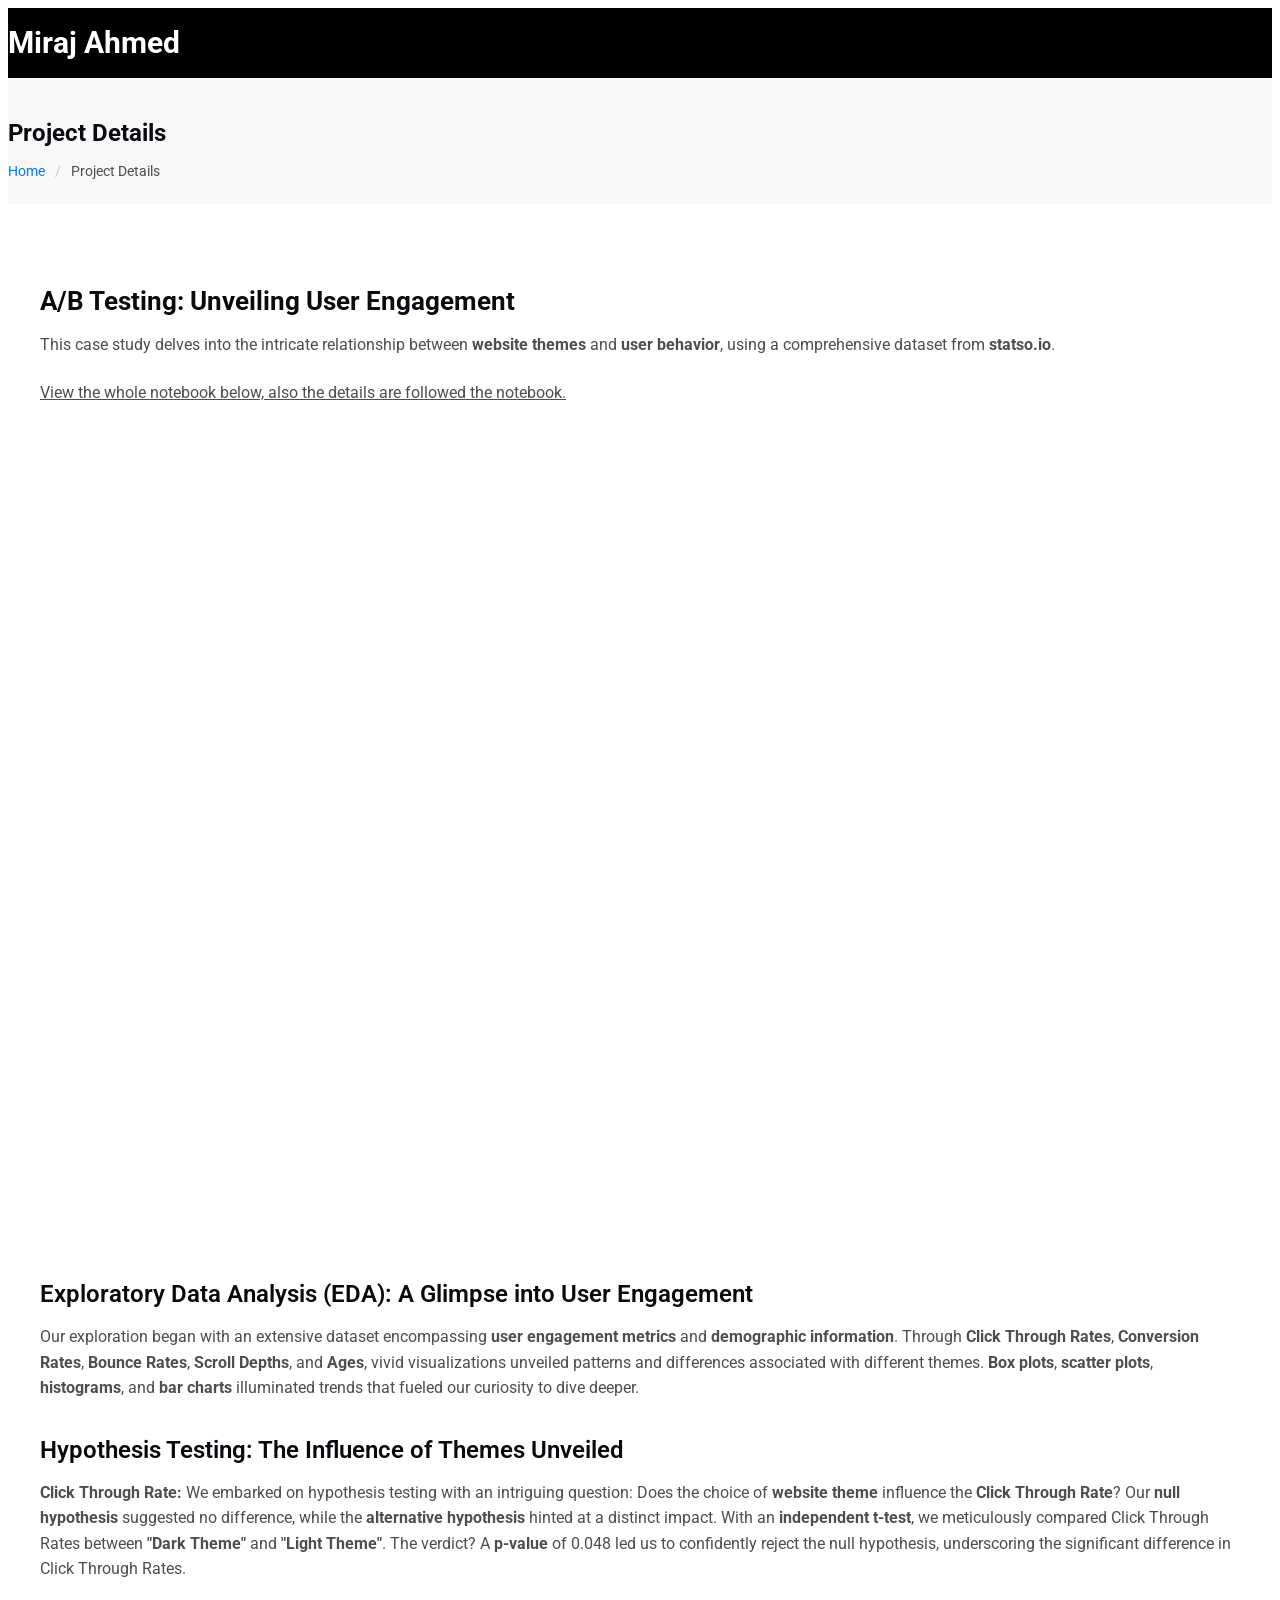
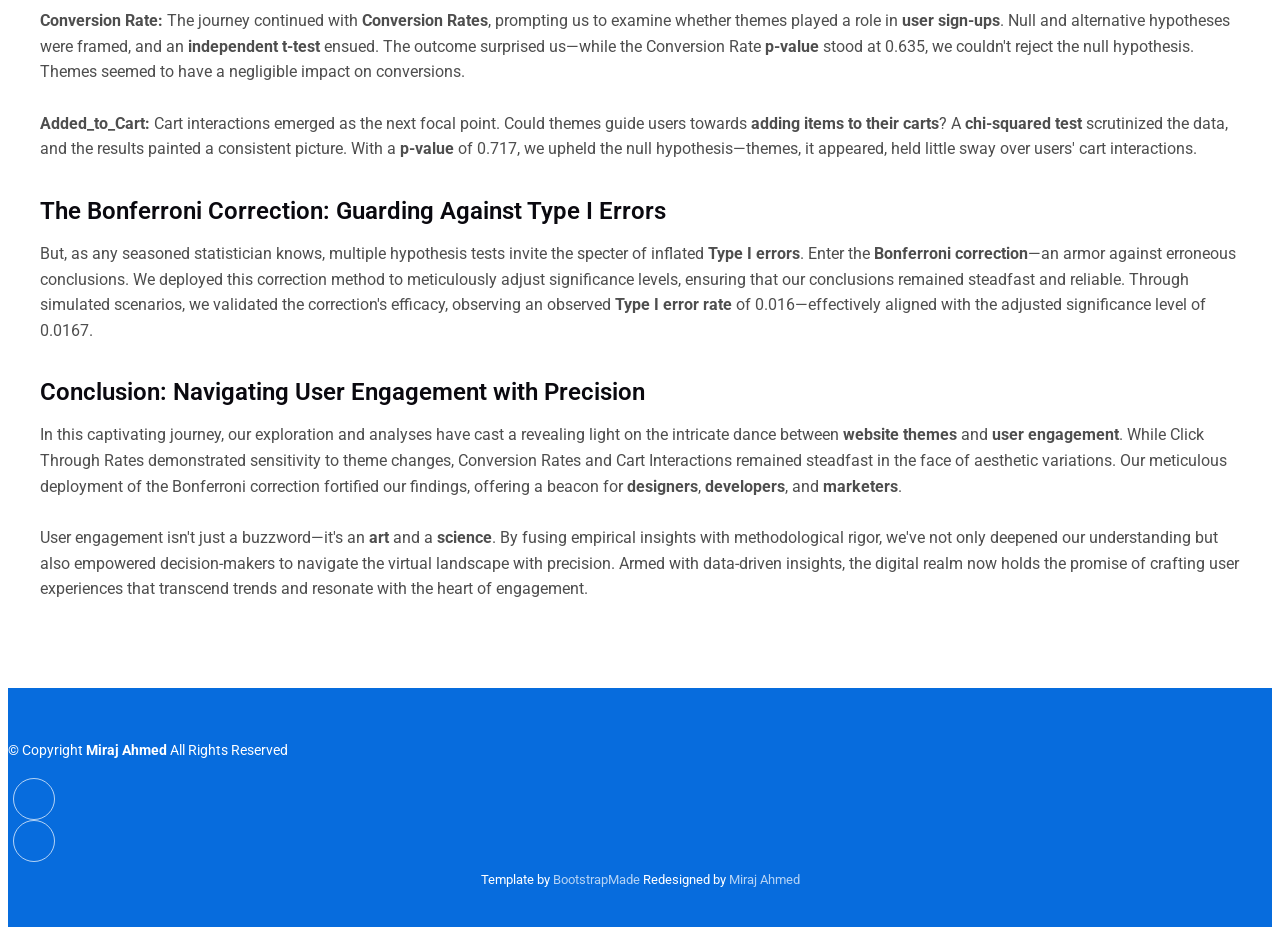
==== ab_testing.html @ 307ee6bf "updated fonts" ====
<!DOCTYPE html>
<html lang="en">

<head>
  <meta charset="utf-8">
  <meta content="width=device-width, initial-scale=1.0" name="viewport">
  <title>Miraj Ahmed</title>
  <meta content="" name="description">
  <meta content="" name="keywords">

  <!-- Favicons -->
  <link href="img/M.webp" rel="icon">
  <link href="img/favicon.webp" rel="apple-touch-icon">

  <!-- Fonts -->
  <link href="https://fonts.googleapis.com/css2?family=Roboto:wght@400;500;700&display=swap" rel="stylesheet">


  <!-- Vendor CSS Files -->
  <link href="assets/vendor/bootstrap/css/bootstrap.min.css" rel="stylesheet">
  <link href="assets/vendor/bootstrap-icons/bootstrap-icons.css" rel="stylesheet">
  <link href="assets/vendor/aos/aos.css" rel="stylesheet">
  <link href="assets/vendor/glightbox/css/glightbox.min.css" rel="stylesheet">
  <link href="assets/vendor/swiper/swiper-bundle.min.css" rel="stylesheet">

  <!-- Main CSS File -->
  <link href="assets/css/main.css" rel="stylesheet">

</head>

<body class="portfolio-details-page">

  <header id="header" class="header d-flex align-items-center sticky-top">
    <div class="container-fluid container-xl position-relative d-flex align-items-center justify-content-between">

      <a href="index.html" class="logo d-flex align-items-center">
        <h1 class="sitename">Miraj Ahmed</h1>
      </a>

      <nav id="navmenu" class="navmenu">

        <i class="mobile-nav-toggle d-xl-none bi bi-list"></i>
      </nav>

    </div>
  </header>

  <main class="main">

    <!-- Page Title -->
    <div class="page-title" data-aos="fade">
      <div class="container d-lg-flex justify-content-between align-items-center">
        <h1 class="mb-2 mb-lg-0">Project Details</h1>
        <nav class="breadcrumbs">
          <ol>
            <li><a href="index.html">Home</a></li>
            <li class="current">Project Details</li>
          </ol>
        </nav>
      </div>
    </div><!-- End Page Title -->

    <!-- Portfolio Details Section -->
    <!-- Portfolio Details Section -->
    <section id="portfolio-details" class="portfolio-details section">

      <div class="container" data-aos="fade-up">

        <div class="row justify-content-between gy-4 mt-4">

          <div class="col-lg-8" data-aos="fade-up">
            <div class="portfolio-description">
              <h2>A/B Testing: Unveiling User Engagement</h2>
              <p>This case study delves into the intricate relationship between <strong>website themes</strong> and
                <strong>user behavior</strong>, using a comprehensive dataset from <strong>statso.io</strong>.
              </p>

              <u>View the whole notebook below, also the details are followed the notebook.</u>
              <br><br>

              <p>
                <iframe
                  src="https://www.kaggle.com/embed/mirajahmedlearns/a-b-testing-of-themes-using-python?kernelSessionId=140454144"
                  height="800" style="margin: 0 auto; width: 100%; max-width: 950px;" frameborder="0" scrolling="auto"
                  title="A/B Testing of Themes using Python"></iframe>
              </p>

              <h3>Exploratory Data Analysis (EDA): A Glimpse into User Engagement</h3>
              <p>Our exploration began with an extensive dataset encompassing <strong>user engagement metrics</strong>
                and <strong>demographic information</strong>. Through <strong>Click Through Rates</strong>,
                <strong>Conversion Rates</strong>, <strong>Bounce Rates</strong>, <strong>Scroll Depths</strong>, and
                <strong>Ages</strong>, vivid visualizations unveiled patterns and differences associated with different
                themes. <strong>Box plots</strong>, <strong>scatter plots</strong>, <strong>histograms</strong>, and
                <strong>bar charts</strong> illuminated trends that fueled our curiosity to dive deeper.
              </p>

              <h3>Hypothesis Testing: The Influence of Themes Unveiled</h3>
              <p><strong>Click Through Rate:</strong> We embarked on hypothesis testing with an intriguing question:
                Does the choice of <strong>website theme</strong> influence the <strong>Click Through Rate</strong>? Our
                <strong>null hypothesis</strong> suggested no difference, while the <strong>alternative
                  hypothesis</strong> hinted at a distinct impact. With an <strong>independent t-test</strong>, we
                meticulously compared Click Through Rates between <strong>"Dark Theme"</strong> and <strong>"Light
                  Theme"</strong>. The verdict? A <strong>p-value</strong> of 0.048 led us to confidently reject the
                null hypothesis, underscoring the significant difference in Click Through Rates.
              </p>
              <p><strong>Conversion Rate:</strong> The journey continued with <strong>Conversion Rates</strong>,
                prompting us to examine whether themes played a role in <strong>user sign-ups</strong>. Null and
                alternative hypotheses were framed, and an <strong>independent t-test</strong> ensued. The outcome
                surprised us—while the Conversion Rate <strong>p-value</strong> stood at 0.635, we couldn't reject the
                null hypothesis. Themes seemed to have a negligible impact on conversions.</p>
              <p><strong>Added_to_Cart:</strong> Cart interactions emerged as the next focal point. Could themes guide
                users towards <strong>adding items to their carts</strong>? A <strong>chi-squared test</strong>
                scrutinized the data, and the results painted a consistent picture. With a <strong>p-value</strong> of
                0.717, we upheld the null hypothesis—themes, it appeared, held little sway over users' cart
                interactions.</p>

              <h3>The Bonferroni Correction: Guarding Against Type I Errors</h3>
              <p>But, as any seasoned statistician knows, multiple hypothesis tests invite the specter of inflated
                <strong>Type I errors</strong>. Enter the <strong>Bonferroni correction</strong>—an armor against
                erroneous conclusions. We deployed this correction method to meticulously adjust significance levels,
                ensuring that our conclusions remained steadfast and reliable. Through simulated scenarios, we validated
                the correction's efficacy, observing an observed <strong>Type I error rate</strong> of 0.016—effectively
                aligned with the adjusted significance level of 0.0167.
              </p>

              <h3>Conclusion: Navigating User Engagement with Precision</h3>
              <p>In this captivating journey, our exploration and analyses have cast a revealing light on the intricate
                dance between <strong>website themes</strong> and <strong>user engagement</strong>. While Click Through
                Rates demonstrated sensitivity to theme changes, Conversion Rates and Cart Interactions remained
                steadfast in the face of aesthetic variations. Our meticulous deployment of the Bonferroni correction
                fortified our findings, offering a beacon for <strong>designers</strong>, <strong>developers</strong>,
                and <strong>marketers</strong>.</p>
              <p>User engagement isn't just a buzzword—it's an <strong>art</strong> and a <strong>science</strong>. By
                fusing empirical insights with methodological rigor, we've not only deepened our understanding but also
                empowered decision-makers to navigate the virtual landscape with precision. Armed with data-driven
                insights, the digital realm now holds the promise of crafting user experiences that transcend trends and
                resonate with the heart of engagement.</p>
            </div>
          </div>

        </div>

      </div>

    </section><!-- /Portfolio Details Section -->


  </main>

  <footer id="footer" class="footer">

    <div class="container">
      <div class="copyright text-center ">
        <p>© <span>Copyright</span> <strong class="px-1 sitename">Miraj Ahmed</strong> <span>All Rights Reserved</span>
        </p>
      </div>
      <div class="social-links d-flex justify-content-center">
        <a href="https://twitter.com/symanto_"><i class="bi bi-twitter-x"></i></a>
        <a href="https://www.linkedin.com/in/mirajsym/"><i class="bi bi-linkedin"></i></a>
      </div>
      <div class="credits">
        <!-- All the links in the footer should remain intact. -->
        <!-- You can delete the links only if you've purchased the pro version. -->
        <!-- Licensing information: https://bootstrapmade.com/license/ -->
        <!-- Purchase the pro version with working PHP/AJAX contact form: [buy-url] -->
        Template by <a href="https://bootstrapmade.com/">BootstrapMade</a>
        Redesigned by <a href="https://twitter.com/symanto_">Miraj Ahmed</a>
      </div>
    </div>

  </footer>

  <!-- Scroll Top -->
  <a href="#" id="scroll-top" class="scroll-top d-flex align-items-center justify-content-center"><i
      class="bi bi-arrow-up-short"></i></a>

  <!-- Preloader -->
  <div id="preloader"></div>

  <!-- Vendor JS Files -->
  <script src="assets/vendor/bootstrap/js/bootstrap.bundle.min.js"></script>
  <script src="assets/vendor/aos/aos.js"></script>
  <script src="assets/vendor/typed.js/typed.umd.js"></script>
  <script src="assets/vendor/waypoints/noframework.waypoints.js"></script>
  <script src="assets/vendor/purecounter/purecounter_vanilla.js"></script>
  <script src="assets/vendor/glightbox/js/glightbox.min.js"></script>
  <script src="assets/vendor/imagesloaded/imagesloaded.pkgd.min.js"></script>
  <script src="assets/vendor/isotope-layout/isotope.pkgd.min.js"></script>
  <script src="assets/vendor/swiper/swiper-bundle.min.js"></script>

  <!-- Main JS File -->
  <script src="assets/js/main.js"></script>

</body>

</html>
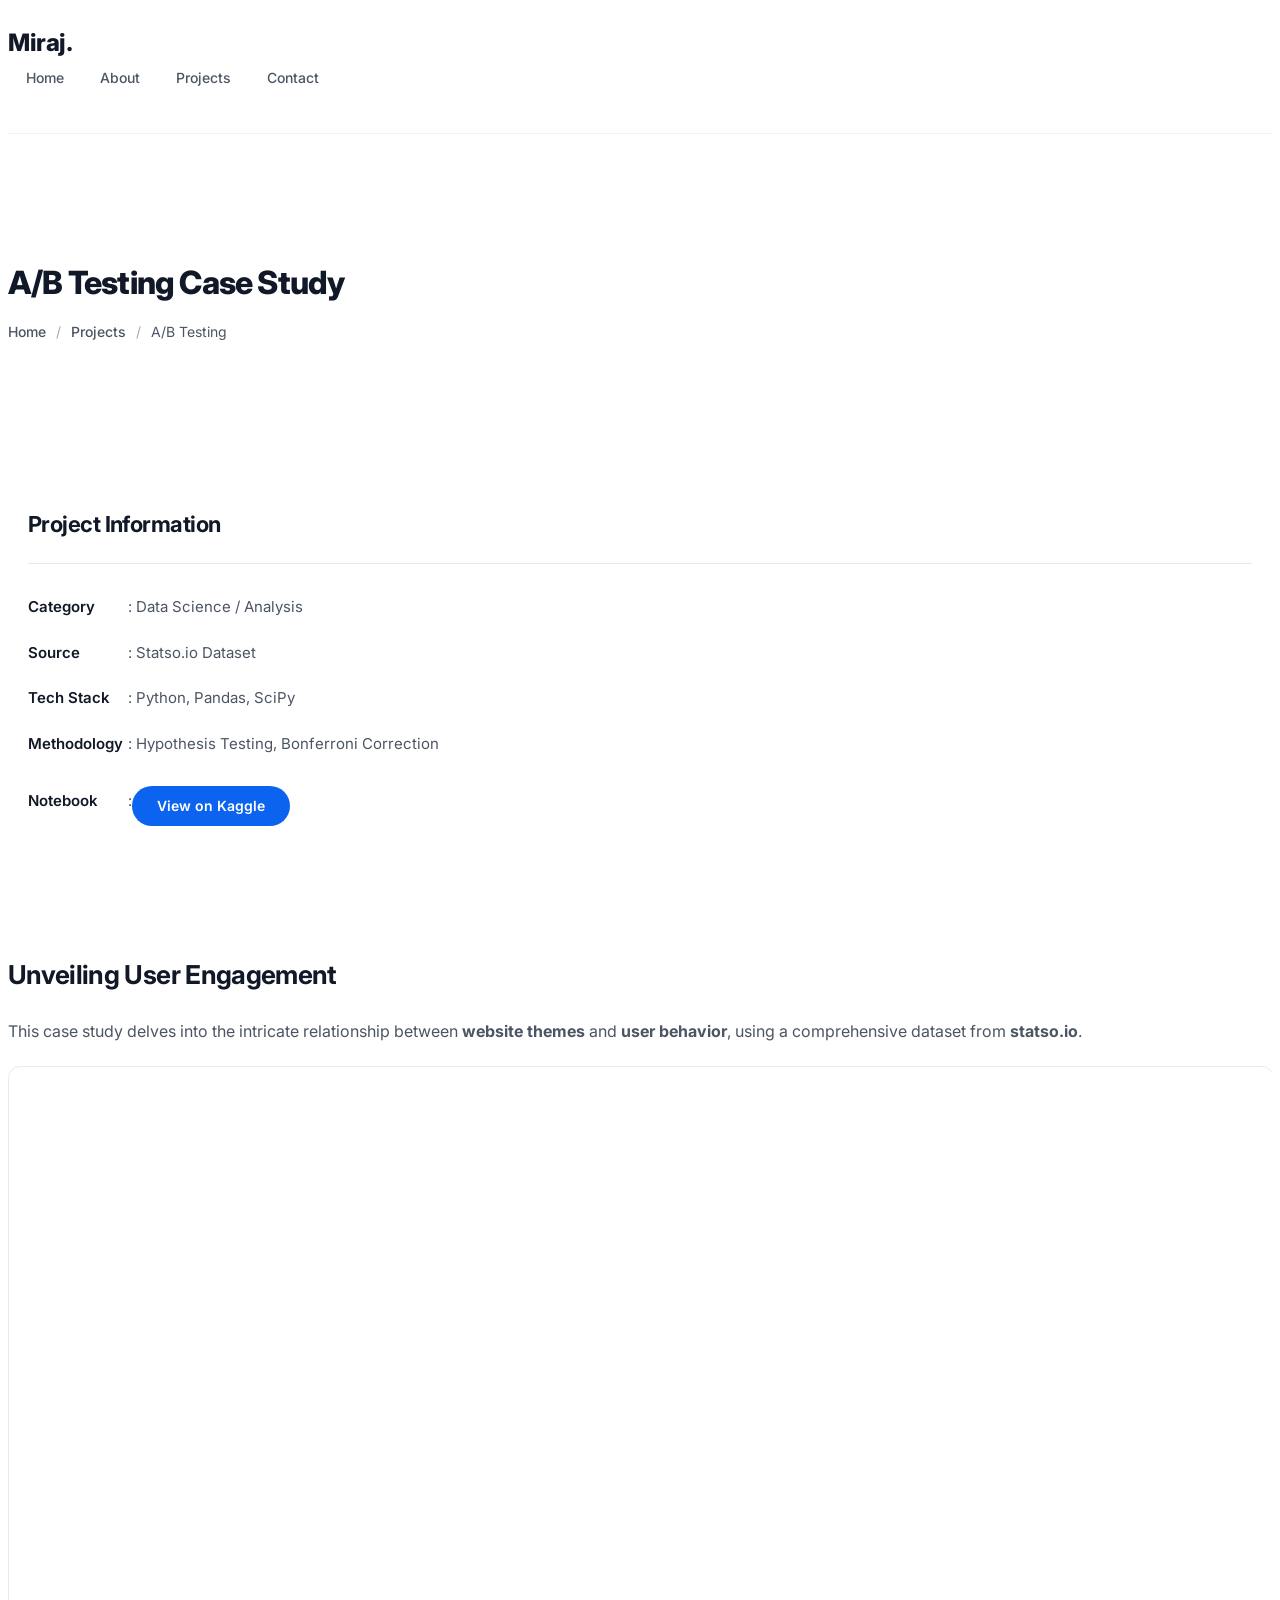
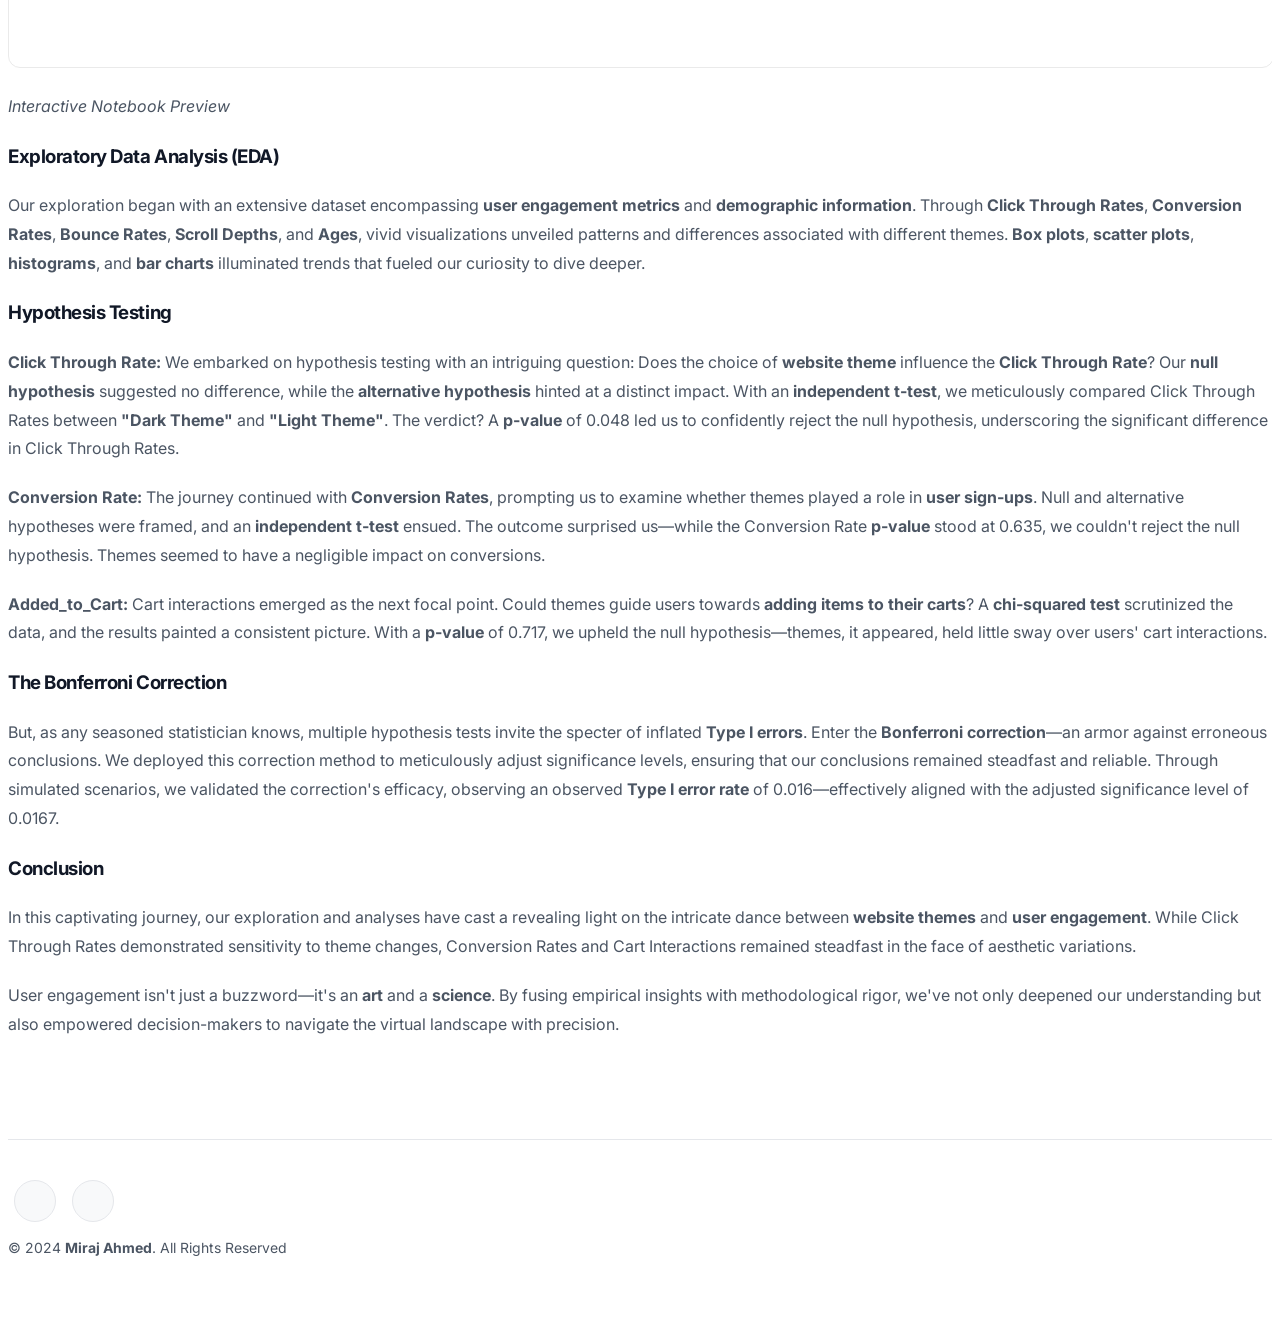
==== commit 3f34a3b4: "updated" ====
--- a/ab_testing.html
+++ b/ab_testing.html
@@ -4,28 +4,24 @@
 <head>
   <meta charset="utf-8">
   <meta content="width=device-width, initial-scale=1.0" name="viewport">
-  <title>Miraj Ahmed</title>
-  <meta content="" name="description">
-  <meta content="" name="keywords">
+  <title>A/B Testing Project | Miraj Ahmed</title>
+  <meta content="A/B Testing Case Study" name="description">
+  <meta content="Data Science, Python, A/B Testing" name="keywords">
 
-  <!-- Favicons -->
   <link href="img/M.webp" rel="icon">
   <link href="img/favicon.webp" rel="apple-touch-icon">
 
-  <!-- Fonts -->
-  <link href="https://fonts.googleapis.com/css2?family=Roboto:wght@400;500;700&display=swap" rel="stylesheet">
+  <link rel="preconnect" href="https://fonts.googleapis.com">
+  <link rel="preconnect" href="https://fonts.gstatic.com" crossorigin>
+  <link href="https://fonts.googleapis.com/css2?family=Inter:wght@300;400;500;700;800&display=swap" rel="stylesheet">
 
-
-  <!-- Vendor CSS Files -->
   <link href="assets/vendor/bootstrap/css/bootstrap.min.css" rel="stylesheet">
   <link href="assets/vendor/bootstrap-icons/bootstrap-icons.css" rel="stylesheet">
   <link href="assets/vendor/aos/aos.css" rel="stylesheet">
   <link href="assets/vendor/glightbox/css/glightbox.min.css" rel="stylesheet">
   <link href="assets/vendor/swiper/swiper-bundle.min.css" rel="stylesheet">
 
-  <!-- Main CSS File -->
   <link href="assets/css/main.css" rel="stylesheet">
-
 </head>
 
 <body class="portfolio-details-page">
@@ -34,11 +30,16 @@
     <div class="container-fluid container-xl position-relative d-flex align-items-center justify-content-between">
 
       <a href="index.html" class="logo d-flex align-items-center">
-        <h1 class="sitename">Miraj Ahmed</h1>
+        <h1 class="sitename">Miraj.</h1>
       </a>
 
       <nav id="navmenu" class="navmenu">
-
+        <ul>
+          <li><a href="index.html">Home</a></li>
+          <li><a href="index.html#about">About</a></li>
+          <li><a href="index.html#portfolio">Projects</a></li>
+          <li><a href="index.html#contact">Contact</a></li>
+        </ul>
         <i class="mobile-nav-toggle d-xl-none bi bi-list"></i>
       </nav>
 
@@ -47,45 +48,58 @@
 
   <main class="main">
 
-    <!-- Page Title -->
     <div class="page-title" data-aos="fade">
       <div class="container d-lg-flex justify-content-between align-items-center">
-        <h1 class="mb-2 mb-lg-0">Project Details</h1>
+        <h1 class="mb-2 mb-lg-0">A/B Testing Case Study</h1>
         <nav class="breadcrumbs">
           <ol>
             <li><a href="index.html">Home</a></li>
-            <li class="current">Project Details</li>
+            <li><a href="index.html#portfolio">Projects</a></li>
+            <li class="current">A/B Testing</li>
           </ol>
         </nav>
       </div>
-    </div><!-- End Page Title -->
+    </div>
 
-    <!-- Portfolio Details Section -->
-    <!-- Portfolio Details Section -->
     <section id="portfolio-details" class="portfolio-details section">
+      <div class="container" data-aos="fade-up" data-aos-delay="100">
 
-      <div class="container" data-aos="fade-up">
+        <div class="row gy-4">
 
-        <div class="row justify-content-between gy-4 mt-4">
+          <div class="col-lg-4 order-lg-2">
+            <div class="portfolio-info" data-aos="fade-up" data-aos-delay="200">
+              <h3>Project Information</h3>
+              <ul>
+                <li><strong>Category</strong>: Data Science / Analysis</li>
+                <li><strong>Source</strong>: Statso.io Dataset</li>
+                <li><strong>Tech Stack</strong>: Python, Pandas, SciPy</li>
+                <li><strong>Methodology</strong>: Hypothesis Testing, Bonferroni Correction</li>
+                <li><strong>Notebook</strong>: <a
+                    href="https://www.kaggle.com/embed/mirajahmedlearns/a-b-testing-of-themes-using-python?kernelSessionId=140454144"
+                    target="_blank" class="btn-visit">View on Kaggle</a></li>
+              </ul>
+            </div>
+          </div>
 
-          <div class="col-lg-8" data-aos="fade-up">
-            <div class="portfolio-description">
-              <h2>A/B Testing: Unveiling User Engagement</h2>
-              <p>This case study delves into the intricate relationship between <strong>website themes</strong> and
+          <div class="col-lg-8 order-lg-1">
+            <div class="portfolio-description" data-aos="fade-up" data-aos-delay="300">
+
+              <h2>Unveiling User Engagement</h2>
+              <p>
+                This case study delves into the intricate relationship between <strong>website themes</strong> and
                 <strong>user behavior</strong>, using a comprehensive dataset from <strong>statso.io</strong>.
               </p>
 
-              <u>View the whole notebook below, also the details are followed the notebook.</u>
-              <br><br>
-
-              <p>
+              <div class="my-4 text-center">
                 <iframe
                   src="https://www.kaggle.com/embed/mirajahmedlearns/a-b-testing-of-themes-using-python?kernelSessionId=140454144"
-                  height="800" style="margin: 0 auto; width: 100%; max-width: 950px;" frameborder="0" scrolling="auto"
-                  title="A/B Testing of Themes using Python"></iframe>
-              </p>
+                  height="600" style="width: 100%; border: 1px solid #eaeaea; border-radius: 12px;" frameborder="0"
+                  scrolling="auto" title="A/B Testing of Themes using Python">
+                </iframe>
+                <p class="text-muted mt-2 small"><em>Interactive Notebook Preview</em></p>
+              </div>
 
-              <h3>Exploratory Data Analysis (EDA): A Glimpse into User Engagement</h3>
+              <h3>Exploratory Data Analysis (EDA)</h3>
               <p>Our exploration began with an extensive dataset encompassing <strong>user engagement metrics</strong>
                 and <strong>demographic information</strong>. Through <strong>Click Through Rates</strong>,
                 <strong>Conversion Rates</strong>, <strong>Bounce Rates</strong>, <strong>Scroll Depths</strong>, and
@@ -94,7 +108,7 @@
                 <strong>bar charts</strong> illuminated trends that fueled our curiosity to dive deeper.
               </p>
 
-              <h3>Hypothesis Testing: The Influence of Themes Unveiled</h3>
+              <h3>Hypothesis Testing</h3>
               <p><strong>Click Through Rate:</strong> We embarked on hypothesis testing with an intriguing question:
                 Does the choice of <strong>website theme</strong> influence the <strong>Click Through Rate</strong>? Our
                 <strong>null hypothesis</strong> suggested no difference, while the <strong>alternative
@@ -103,18 +117,20 @@
                   Theme"</strong>. The verdict? A <strong>p-value</strong> of 0.048 led us to confidently reject the
                 null hypothesis, underscoring the significant difference in Click Through Rates.
               </p>
+
               <p><strong>Conversion Rate:</strong> The journey continued with <strong>Conversion Rates</strong>,
                 prompting us to examine whether themes played a role in <strong>user sign-ups</strong>. Null and
                 alternative hypotheses were framed, and an <strong>independent t-test</strong> ensued. The outcome
                 surprised us—while the Conversion Rate <strong>p-value</strong> stood at 0.635, we couldn't reject the
                 null hypothesis. Themes seemed to have a negligible impact on conversions.</p>
+
               <p><strong>Added_to_Cart:</strong> Cart interactions emerged as the next focal point. Could themes guide
                 users towards <strong>adding items to their carts</strong>? A <strong>chi-squared test</strong>
                 scrutinized the data, and the results painted a consistent picture. With a <strong>p-value</strong> of
                 0.717, we upheld the null hypothesis—themes, it appeared, held little sway over users' cart
                 interactions.</p>
 
-              <h3>The Bonferroni Correction: Guarding Against Type I Errors</h3>
+              <h3>The Bonferroni Correction</h3>
               <p>But, as any seasoned statistician knows, multiple hypothesis tests invite the specter of inflated
                 <strong>Type I errors</strong>. Enter the <strong>Bonferroni correction</strong>—an armor against
                 erroneous conclusions. We deployed this correction method to meticulously adjust significance levels,
@@ -123,72 +139,49 @@
                 aligned with the adjusted significance level of 0.0167.
               </p>
 
-              <h3>Conclusion: Navigating User Engagement with Precision</h3>
+              <h3>Conclusion</h3>
               <p>In this captivating journey, our exploration and analyses have cast a revealing light on the intricate
                 dance between <strong>website themes</strong> and <strong>user engagement</strong>. While Click Through
                 Rates demonstrated sensitivity to theme changes, Conversion Rates and Cart Interactions remained
-                steadfast in the face of aesthetic variations. Our meticulous deployment of the Bonferroni correction
-                fortified our findings, offering a beacon for <strong>designers</strong>, <strong>developers</strong>,
-                and <strong>marketers</strong>.</p>
-              <p>User engagement isn't just a buzzword—it's an <strong>art</strong> and a <strong>science</strong>. By
+                steadfast in the face of aesthetic variations.</p>
+              <p>
+                User engagement isn't just a buzzword—it's an <strong>art</strong> and a <strong>science</strong>. By
                 fusing empirical insights with methodological rigor, we've not only deepened our understanding but also
-                empowered decision-makers to navigate the virtual landscape with precision. Armed with data-driven
-                insights, the digital realm now holds the promise of crafting user experiences that transcend trends and
-                resonate with the heart of engagement.</p>
+                empowered decision-makers to navigate the virtual landscape with precision.
+              </p>
             </div>
           </div>
 
         </div>
 
       </div>
-
-    </section><!-- /Portfolio Details Section -->
-
+    </section>
 
   </main>
 
   <footer id="footer" class="footer">
-
-    <div class="container">
-      <div class="copyright text-center ">
-        <p>© <span>Copyright</span> <strong class="px-1 sitename">Miraj Ahmed</strong> <span>All Rights Reserved</span>
-        </p>
-      </div>
-      <div class="social-links d-flex justify-content-center">
+    <div class="container text-center">
+      <div class="social-links d-flex justify-content-center mb-3">
         <a href="https://twitter.com/symanto_"><i class="bi bi-twitter-x"></i></a>
         <a href="https://www.linkedin.com/in/mirajsym/"><i class="bi bi-linkedin"></i></a>
       </div>
-      <div class="credits">
-        <!-- All the links in the footer should remain intact. -->
-        <!-- You can delete the links only if you've purchased the pro version. -->
-        <!-- Licensing information: https://bootstrapmade.com/license/ -->
-        <!-- Purchase the pro version with working PHP/AJAX contact form: [buy-url] -->
-        Template by <a href="https://bootstrapmade.com/">BootstrapMade</a>
-        Redesigned by <a href="https://twitter.com/symanto_">Miraj Ahmed</a>
+      <div class="copyright">
+        <p>&copy; 2024 <strong>Miraj Ahmed</strong>. All Rights Reserved</p>
       </div>
     </div>
-
   </footer>
 
-  <!-- Scroll Top -->
   <a href="#" id="scroll-top" class="scroll-top d-flex align-items-center justify-content-center"><i
       class="bi bi-arrow-up-short"></i></a>
-
-  <!-- Preloader -->
   <div id="preloader"></div>
 
-  <!-- Vendor JS Files -->
   <script src="assets/vendor/bootstrap/js/bootstrap.bundle.min.js"></script>
   <script src="assets/vendor/aos/aos.js"></script>
-  <script src="assets/vendor/typed.js/typed.umd.js"></script>
-  <script src="assets/vendor/waypoints/noframework.waypoints.js"></script>
-  <script src="assets/vendor/purecounter/purecounter_vanilla.js"></script>
   <script src="assets/vendor/glightbox/js/glightbox.min.js"></script>
+  <script src="assets/vendor/swiper/swiper-bundle.min.js"></script>
   <script src="assets/vendor/imagesloaded/imagesloaded.pkgd.min.js"></script>
   <script src="assets/vendor/isotope-layout/isotope.pkgd.min.js"></script>
-  <script src="assets/vendor/swiper/swiper-bundle.min.js"></script>
 
-  <!-- Main JS File -->
   <script src="assets/js/main.js"></script>
 
 </body>
--- a/assets/css/main.css
+++ b/assets/css/main.css
@@ -0,0 +1,981 @@
+/* --------------------------------------------------------------
+# Modern & Minimalist Configuration (Light Mode Defaults)
+-------------------------------------------------------------- */
+:root {
+  /* Typography */
+  --font-default: "Inter", system-ui, -apple-system, sans-serif;
+  --font-heading: "Inter", sans-serif;
+
+  /* Color Palette (Light) */
+  --color-bg: #ffffff;
+  --color-bg-light: #f8f9fa;
+  --color-text: #4b5563;        /* Slate 600 */
+  --color-heading: #111827;     /* Slate 900 */
+  --color-accent: #0b63ef;      /* Brand Blue */
+  --color-accent-hover: #004bbd;
+  --color-border: #e5e7eb;      /* Light Grey Border */
+
+  /* Effects */
+  --shadow-sm: 0 1px 2px 0 rgba(0, 0, 0, 0.05);
+  --shadow-md: 0 4px 6px -1px rgba(0, 0, 0, 0.1), 0 2px 4px -1px rgba(0, 0, 0, 0.06);
+  --shadow-lg: 0 10px 15px -3px rgba(0, 0, 0, 0.1), 0 4px 6px -2px rgba(0, 0, 0, 0.05);
+  --radius-card: 12px;
+}
+
+/* --------------------------------------------------------------
+# Dark Mode Configuration (Overrides)
+-------------------------------------------------------------- */
+[data-theme="dark"] {
+  /* Dark Mode Color Palette (Deep Navy/Slate) */
+  --color-bg: #0f172a;          /* Dark Blue/Black Background */
+  --color-bg-light: #1e293b;    /* Lighter Blue/Grey for Cards */
+  --color-text: #cbd5e1;        /* Light Grey Text */
+  --color-heading: #f8fafc;     /* White Headings */
+  --color-border: #334155;      /* Dark Blue Borders */
+  --color-accent: #3b82f6;      /* Brighter Blue for contrast */
+  --color-accent-hover: #60a5fa;
+
+  /* Adjust Shadows for Dark Mode */
+  --shadow-sm: 0 1px 2px 0 rgba(0, 0, 0, 0.5);
+  --shadow-md: 0 4px 6px -1px rgba(0, 0, 0, 0.5);
+  --shadow-lg: 0 10px 15px -3px rgba(0, 0, 0, 0.5);
+}
+
+/* --------------------------------------------------------------
+# General Reset
+-------------------------------------------------------------- */
+body {
+  font-family: var(--font-default);
+  color: var(--color-text);
+  background-color: var(--color-bg);
+  line-height: 1.7;
+  -webkit-font-smoothing: antialiased;
+  overflow-x: hidden; /* Prevent horizontal scroll */
+  transition: background-color 0.3s, color 0.3s; /* Smooth theme transition */
+}
+
+a {
+  color: var(--color-accent);
+  text-decoration: none;
+  transition: all 0.3s ease;
+}
+
+a:hover {
+  color: var(--color-accent-hover);
+  text-decoration: none;
+}
+
+h1, h2, h3, h4, h5, h6 {
+  font-family: var(--font-heading);
+  color: var(--color-heading);
+  font-weight: 700;
+  letter-spacing: -0.025em;
+}
+
+/* --------------------------------------------------------------
+# Navbar (Glassmorphism)
+-------------------------------------------------------------- */
+.header {
+  padding: 15px 0;
+  z-index: 997;
+  background: rgba(255, 255, 255, 0.85); /* Light Mode Translucent */
+  backdrop-filter: blur(12px);
+  -webkit-backdrop-filter: blur(12px);
+  border-bottom: 1px solid rgba(0,0,0,0.05);
+  transition: all 0.5s;
+}
+
+/* Dark Mode Header Override */
+[data-theme="dark"] .header {
+  background: rgba(15, 23, 42, 0.85);    /* Dark Mode Translucent */
+  border-bottom: 1px solid rgba(255, 255, 255, 0.05);
+}
+/* FIX: Cards in Dark Mode (Data Models, Modules, etc.) */
+[data-theme="dark"] .card.bg-light {
+  background-color: var(--color-bg-light) !important; /* Force dark grey background */
+  border: 1px solid var(--color-border) !important;   /* Subtle border */
+}
+
+[data-theme="dark"] .card-body h5 {
+  color: var(--color-accent) !important; /* Make titles Blue */
+}
+
+[data-theme="dark"] .card-body ul li,
+[data-theme="dark"] .card-body p {
+  color: var(--color-text) !important;   /* Make text Light Grey */
+}
+.header .logo h1 {
+  font-size: 24px;
+  margin: 0;
+  font-weight: 800;
+  color: var(--color-heading);
+  letter-spacing: -0.5px;
+}
+
+.navmenu ul {
+  margin: 0;
+  padding: 0;
+  display: flex;
+  list-style: none;
+  align-items: center;
+}
+
+.navmenu a {
+  font-size: 14px;
+  font-weight: 500;
+  color: var(--color-text);
+  padding: 8px 18px;
+  border-radius: 50px;
+  transition: 0.3s;
+  white-space: nowrap;
+}
+
+.navmenu a:hover,
+.navmenu a.active {
+  color: var(--color-accent);
+  background: rgba(11, 99, 239, 0.08);
+}
+
+/* Dark Mode Active Link Fix */
+[data-theme="dark"] .navmenu a:hover,
+[data-theme="dark"] .navmenu a.active {
+  background: rgba(59, 130, 246, 0.15);
+}
+
+/* Theme Toggle Button */
+.theme-toggle {
+  cursor: pointer;
+  font-size: 20px;
+  margin-left: 20px;
+  color: var(--color-heading);
+  transition: 0.3s;
+  display: flex;
+  align-items: center;
+}
+
+.theme-toggle:hover {
+  color: var(--color-accent);
+  transform: rotate(15deg);
+}
+
+/* Mobile Nav Toggle */
+.mobile-nav-toggle {
+  font-size: 28px;
+  color: var(--color-heading);
+  cursor: pointer;
+  line-height: 0;
+  transition: 0.5s;
+  margin-left: 15px;
+}
+
+@media (max-width: 1199px) {
+  .navmenu ul { display: none; }
+  .theme-toggle { margin-left: auto; margin-right: 10px; }
+}
+
+/* --------------------------------------------------------------
+# Eye-Catchy Theme Toggle Button
+-------------------------------------------------------------- */
+.theme-toggle {
+  cursor: pointer;
+  width: 44px;
+  height: 44px;
+  margin-left: 20px;
+  display: flex;
+  align-items: center;
+  justify-content: center;
+  border-radius: 50%; /* Perfect circle */
+  background-color: var(--color-bg-light); /* Matches the theme card background */
+  border: 1px solid var(--color-border);
+  color: var(--color-heading);
+  transition: all 0.3s cubic-bezier(0.68, -0.55, 0.27, 1.55); /* Bouncy transition */
+  box-shadow: var(--shadow-sm);
+  font-size: 20px;
+}
+
+/* --------------------------------------------------------------
+# Text Slider Toggle Switch
+-------------------------------------------------------------- */
+.theme-switch-wrapper {
+  display: flex;
+  align-items: center;
+  margin-left: 20px;
+}
+
+.theme-label {
+  font-size: 12px;
+  font-weight: 600;
+  color: var(--color-text);
+  margin: 0 8px;
+  text-transform: uppercase;
+  letter-spacing: 0.5px;
+}
+
+/* The Switch Container */
+.theme-switch {
+  display: inline-block;
+  height: 26px;
+  position: relative;
+  width: 50px;
+  margin-bottom: 0; /* Bootstrap fix */
+}
+
+.theme-switch input {
+  display: none; /* Hide the default checkbox */
+}
+
+/* The Slider (Track) */
+.slider {
+  background-color: #ccc;
+  bottom: 0;
+  cursor: pointer;
+  left: 0;
+  position: absolute;
+  right: 0;
+  top: 0;
+  transition: .4s;
+}
+
+/* The Slider (Knob) */
+.slider:before {
+  background-color: #fff;
+  bottom: 3px;
+  content: "";
+  height: 20px;
+  left: 3px;
+  position: absolute;
+  transition: .4s;
+  width: 20px;
+  box-shadow: 0 2px 4px rgba(0,0,0,0.2);
+}
+
+/* Rounded Sliders */
+.slider.round {
+  border-radius: 34px;
+}
+
+.slider.round:before {
+  border-radius: 50%;
+}
+
+/* CHECKED STATE (Dark Mode Active) */
+input:checked + .slider {
+  background-color: var(--color-accent); /* Turns Blue */
+}
+
+input:checked + .slider:before {
+  transform: translateX(24px); /* Moves Knob Right */
+}
+
+/* Dark Mode Text Adjustment */
+[data-theme="dark"] .theme-label {
+  color: var(--color-heading);
+}
+
+/* Mobile Adjustment */
+@media (max-width: 1199px) {
+  .theme-switch-wrapper {
+    margin-left: auto;
+    margin-right: 15px;
+  }
+}
+/* Mobile Adjustment */
+@media (max-width: 1199px) {
+  .theme-toggle {
+    margin-left: auto;
+    margin-right: 15px;
+  }
+}
+/* --------------------------------------------------------------
+# Hero Section
+-------------------------------------------------------------- */
+.hero {
+  width: 100%;
+  min-height: 85vh;
+  display: flex;
+  align-items: center;
+  justify-content: center;
+  padding: 80px 0;
+  position: relative;
+}
+
+.hero-content {
+  max-width: 800px;
+  margin: 0 auto;
+}
+
+.hero .pre-title {
+  font-size: 16px;
+  font-weight: 600;
+  color: var(--color-accent);
+  text-transform: uppercase;
+  letter-spacing: 2px;
+  margin-bottom: 15px;
+}
+
+.hero h1 {
+  font-size: 64px;
+  line-height: 1.1;
+  margin-bottom: 20px;
+  font-weight: 800;
+  color: var(--color-heading);
+}
+
+.hero h2 {
+  font-size: 26px;
+  font-weight: 400;
+  color: var(--color-text);
+  margin-bottom: 40px;
+}
+
+.hero .highlight {
+  color: var(--color-accent);
+  font-weight: 700;
+}
+
+.additional-links {
+  display: flex;
+  gap: 15px;
+  justify-content: center;
+}
+
+/* Buttons */
+.btn-custom {
+  display: inline-flex;
+  align-items: center;
+  justify-content: center;
+  padding: 12px 32px;
+  font-size: 15px;
+  font-weight: 600;
+  border-radius: 50px;
+  transition: 0.3s;
+  border: 1px solid var(--color-border);
+  background: var(--color-bg);
+  color: var(--color-heading);
+}
+
+.btn-custom:hover {
+  border-color: var(--color-heading);
+  background: var(--color-heading);
+  color: var(--color-bg); /* Inverse text color on hover */
+  transform: translateY(-2px);
+}
+
+/* FIX: Hero Button Text in Dark Mode */
+[data-theme="dark"] .btn-custom {
+  background-color: var(--color-heading); /* White background */
+  color: #000000 !important;              /* Force Black text */
+  border-color: var(--color-heading);
+}
+
+[data-theme="dark"] .btn-custom:hover {
+  background-color: var(--color-accent);  /* Blue background on hover */
+  color: #ffffff !important;              /* White text on hover */
+  border-color: var(--color-accent);
+}
+
+@media (max-width: 768px) {
+  .hero h1 { font-size: 42px; }
+  .hero h2 { font-size: 20px; }
+  .additional-links { flex-direction: column; align-items: stretch; }
+}
+
+/* --------------------------------------------------------------
+# Global Section Styles
+-------------------------------------------------------------- */
+section {
+  padding: 80px 0;
+  overflow: hidden;
+}
+
+.section-title {
+  text-align: center;
+  padding-bottom: 60px;
+}
+
+.section-title h2 {
+  font-size: 32px;
+  font-weight: 800;
+  margin-bottom: 0;
+  position: relative;
+  display: inline-block;
+  padding-bottom: 15px;
+}
+
+/* Blue Underline */
+.section-title h2::after {
+  content: "";
+  position: absolute;
+  display: block;
+  width: 50px;
+  height: 4px;
+  background: var(--color-accent);
+  bottom: 0;
+  left: 50%;
+  transform: translateX(-50%);
+  border-radius: 2px;
+}
+
+.section-title p {
+  color: var(--color-text);
+  max-width: 600px;
+  margin: 20px auto 0 auto; 
+  padding-bottom: 0;
+  font-size: 16px;
+}
+
+/* --------------------------------------------------------------
+# About Section
+-------------------------------------------------------------- */
+.about .image-wrapper {
+    display: flex;
+    justify-content: center;
+    margin-bottom: 20px;
+}
+
+.about .image-wrapper img {
+  border-radius: var(--radius-card);
+  box-shadow: var(--shadow-lg);
+  max-width: 80%;
+  object-fit: cover;
+  transition: 0.3s;
+}
+
+/* FIX: Profile Image in Dark Mode (Remove white square) */
+[data-theme="dark"] .about .image-wrapper img {
+  background-color: transparent;
+  border: 1px solid rgba(255, 255, 255, 0.1);
+  box-shadow: 0 0 25px rgba(59, 130, 246, 0.2); /* Subtle blue glow */
+}
+
+.about .content h3 {
+  font-weight: 700;
+  font-size: 28px;
+  color: var(--color-heading);
+  margin-bottom: 20px;
+}
+
+.about .intro {
+  font-size: 16px;
+  margin-bottom: 30px;
+}
+
+.skills-grid {
+  display: flex;
+  flex-wrap: wrap;
+  gap: 10px;
+  margin: 20px 0;
+}
+
+.skill-tag {
+  background: var(--color-bg-light);
+  padding: 8px 16px;
+  border-radius: 8px;
+  font-size: 14px;
+  font-weight: 600;
+  color: var(--color-heading);
+  border: 1px solid var(--color-border);
+  transition: 0.3s;
+}
+
+.skill-tag:hover {
+  background: var(--color-bg);
+  border-color: var(--color-accent);
+  color: var(--color-accent);
+}
+
+/* --------------------------------------------------------------
+# Resume Section
+-------------------------------------------------------------- */
+.resume .resume-item {
+  padding: 0 0 40px 25px;
+  margin-top: -2px;
+  border-left: 2px solid var(--color-border);
+  position: relative;
+}
+
+.resume .resume-item h4 {
+  font-size: 18px;
+  font-weight: 700;
+  margin-bottom: 10px;
+  color: var(--color-heading);
+}
+
+.resume .resume-item h5 {
+  font-size: 13px;
+  background: var(--color-bg-light);
+  color: var(--color-accent);
+  padding: 4px 12px;
+  display: inline-block;
+  border-radius: 4px;
+  font-weight: 700;
+  margin-bottom: 10px;
+  border: 1px solid var(--color-border);
+}
+
+.resume .resume-item::before {
+  content: "";
+  position: absolute;
+  width: 16px;
+  height: 16px;
+  border-radius: 50%;
+  left: -9px;
+  top: 0;
+  background: var(--color-bg);
+  border: 3px solid var(--color-accent);
+}
+
+.resume .resume-title {
+  font-size: 20px;
+  font-weight: 700;
+  margin-bottom: 20px;
+  color: var(--color-heading);
+}
+
+/* --------------------------------------------------------------
+# Portfolio / Certifications / Cards
+-------------------------------------------------------------- */
+.bg-light {
+  background-color: var(--color-bg-light) !important;
+}
+
+.portfolio-filters {
+  margin: 0 auto 40px auto;
+  padding: 0;
+  list-style: none;
+  display: flex;
+  justify-content: center;
+  flex-wrap: wrap;
+  gap: 10px;
+}
+
+.portfolio-filters li {
+  cursor: pointer;
+  display: inline-block;
+  padding: 8px 22px;
+  font-size: 14px;
+  font-weight: 600;
+  border-radius: 50px;
+  transition: all 0.3s;
+  background: transparent;
+  color: var(--color-text);
+  border: 1px solid transparent;
+}
+
+.portfolio-filters li:hover,
+.portfolio-filters li.filter-active {
+  background: var(--color-accent);
+  color: #fff;
+  box-shadow: var(--shadow-md);
+}
+
+.portfolio-item {
+  margin-bottom: 30px;
+}
+
+/* Card Styling */
+.portfolio-wrap {
+  background: var(--color-bg); /* Adapts to Dark Mode */
+  border-radius: var(--radius-card);
+  overflow: hidden;
+  box-shadow: var(--shadow-sm);
+  border: 1px solid var(--color-border);
+  transition: 0.4s ease-in-out;
+  height: 100%;
+  position: relative;
+  display: flex;
+  flex-direction: column;
+}
+
+/* FIX: Ensure Cards have proper background in Dark Mode */
+[data-theme="dark"] .portfolio-wrap,
+[data-theme="dark"] .info-wrap,
+[data-theme="dark"] .portfolio-info {
+  background-color: var(--color-bg-light);
+  border-color: var(--color-border);
+}
+
+.portfolio-wrap:hover {
+  transform: translateY(-8px);
+  box-shadow: var(--shadow-lg);
+  border-color: rgba(11, 99, 239, 0.3);
+}
+
+.portfolio-wrap img {
+  width: 100%;
+  height: auto;
+  display: block;
+  transition: 0.4s;
+  border-bottom: 1px solid var(--color-border);
+}
+
+/* Project Info & Links */
+.portfolio-info {
+  padding: 20px 20px 60px 20px;
+  position: relative;
+  flex-grow: 1;
+  background-color: var(--color-bg);
+  border-radius: var(--radius-card); /* Ensure rounded corners if standalone */
+}
+
+.portfolio-info h4 {
+  font-size: 18px;
+  font-weight: 700;
+  margin-bottom: 8px;
+  color: var(--color-heading);
+  line-height: 1.3;
+}
+
+.portfolio-info p {
+  font-size: 14px;
+  color: var(--color-text);
+  margin-bottom: 0;
+}
+
+/* Visible Link Button */
+.portfolio-info .details-link,
+.portfolio-info .preview-link {
+  position: absolute;
+  right: 20px;
+  bottom: 20px;
+  top: auto;
+  
+  width: 40px;
+  height: 40px;
+  background-color: rgba(11, 99, 239, 0.08);
+  color: var(--color-accent);
+  border-radius: 50%;
+  display: flex;
+  align-items: center;
+  justify-content: center;
+  font-size: 18px;
+  transition: all 0.3s ease;
+  z-index: 2;
+}
+
+/* FIX: Button Color in Dark Mode */
+[data-theme="dark"] .portfolio-info .details-link {
+  background-color: rgba(255, 255, 255, 0.1);
+  color: var(--color-heading);
+}
+
+.portfolio-info .details-link:hover,
+.portfolio-info .preview-link:hover {
+  background-color: var(--color-accent);
+  color: #fff;
+  transform: scale(1.1);
+}
+
+.portfolio-info .preview-link {
+  right: 70px; 
+  display: none;
+}
+
+/* --------------------------------------------------------------
+# Contact Section
+-------------------------------------------------------------- */
+.info-wrap {
+  background: var(--color-bg);
+  padding: 40px;
+  border-radius: var(--radius-card);
+  box-shadow: var(--shadow-sm);
+  border: 1px solid var(--color-border);
+  margin-bottom: 30px;
+}
+
+.info-item {
+  text-align: center;
+  padding: 20px;
+}
+
+.info-item i {
+  font-size: 24px;
+  color: var(--color-accent);
+  background: rgba(11, 99, 239, 0.08);
+  width: 60px;
+  height: 60px;
+  display: flex;
+  justify-content: center;
+  align-items: center;
+  border-radius: 50%;
+  margin: 0 auto 15px auto;
+  transition: 0.3s;
+}
+
+/* FIX: Contact Icons in Dark Mode */
+[data-theme="dark"] .info-item i {
+  background: rgba(255, 255, 255, 0.05);
+  color: var(--color-accent);
+}
+
+.info-item:hover i {
+  background: var(--color-accent);
+  color: white;
+}
+
+.info-item h3 {
+  font-size: 18px;
+  font-weight: 700;
+  margin-bottom: 5px;
+  color: var(--color-heading);
+}
+
+.info-item p {
+  color: var(--color-text);
+}
+
+/* Forms */
+.sample-contact-form input,
+.sample-contact-form textarea {
+  width: 100%;
+  padding: 14px;
+  border-radius: 10px;
+  border: 1px solid var(--color-border);
+  font-family: var(--font-default);
+  font-size: 15px;
+  transition: 0.3s;
+  background: var(--color-bg);
+  color: var(--color-text);
+}
+
+/* FIX: Form Inputs in Dark Mode */
+[data-theme="dark"] input, 
+[data-theme="dark"] textarea {
+  background-color: var(--color-bg-light);
+  color: var(--color-heading);
+  border-color: var(--color-border);
+}
+
+.sample-contact-form input:focus,
+.sample-contact-form textarea:focus {
+  border-color: var(--color-accent);
+  outline: none;
+  box-shadow: 0 0 0 4px rgba(11, 99, 239, 0.1);
+}
+
+.sample-contact-form button {
+  background: var(--color-heading);
+  color: var(--color-bg);
+  border: 0;
+  padding: 14px 45px;
+  border-radius: 50px;
+  font-weight: 600;
+  transition: 0.3s;
+  cursor: pointer;
+  margin-top: 20px;
+}
+
+.sample-contact-form button:hover {
+  background: var(--color-accent);
+  color: white;
+  transform: translateY(-2px);
+  box-shadow: var(--shadow-md);
+}
+
+/* --------------------------------------------------------------
+# Footer
+-------------------------------------------------------------- */
+.footer {
+  padding: 40px 0;
+  background: var(--color-bg);
+  border-top: 1px solid var(--color-border);
+  font-size: 14px;
+  color: var(--color-text);
+}
+
+.footer .social-links a {
+  display: inline-flex;
+  align-items: center;
+  justify-content: center;
+  width: 40px;
+  height: 40px;
+  border-radius: 50%;
+  background: var(--color-bg-light);
+  color: var(--color-heading);
+  margin: 0 6px;
+  transition: 0.3s;
+  border: 1px solid var(--color-border);
+  font-size: 16px;
+}
+
+.footer .social-links a:hover {
+  background: var(--color-accent);
+  border-color: var(--color-accent);
+  color: #fff;
+  transform: translateY(-3px);
+}
+
+/* --------------------------------------------------------------
+# Preloader & Scroll Top
+-------------------------------------------------------------- */
+#preloader {
+  position: fixed;
+  inset: 0;
+  z-index: 999999;
+  overflow: hidden;
+  background: var(--color-bg);
+  transition: all 0.6s ease-out;
+}
+
+#preloader:before {
+  content: "";
+  position: fixed;
+  top: calc(50% - 30px);
+  left: calc(50% - 30px);
+  border: 4px solid var(--color-border);
+  border-top-color: var(--color-accent);
+  border-radius: 50%;
+  width: 60px;
+  height: 60px;
+  animation: animate-preloader 1s linear infinite;
+}
+
+@keyframes animate-preloader {
+  0% { transform: rotate(0deg); }
+  100% { transform: rotate(360deg); }
+}
+
+.scroll-top {
+  position: fixed;
+  visibility: hidden;
+  opacity: 0;
+  right: 20px;
+  bottom: 20px;
+  z-index: 99999;
+  background-color: var(--color-accent);
+  width: 45px;
+  height: 45px;
+  border-radius: 50px;
+  transition: all 0.4s;
+  display: flex;
+  align-items: center;
+  justify-content: center;
+}
+
+.scroll-top i {
+  font-size: 24px;
+  color: #fff;
+  line-height: 0;
+}
+
+.scroll-top:hover {
+  background-color: var(--color-accent-hover);
+}
+
+.scroll-top.active {
+  visibility: visible;
+  opacity: 1;
+}
+
+/* --------------------------------------------------------------
+# Project Details Page Specifics
+-------------------------------------------------------------- */
+.page-title {
+  padding: 40px 0;
+  position: relative;
+  background: transparent;
+  margin-top: 60px; /* Space for fixed header */
+}
+
+.page-title h1 {
+  font-size: 32px;
+  font-weight: 800;
+  color: var(--color-heading);
+  margin-bottom: 10px;
+}
+
+/* Breadcrumbs */
+.breadcrumbs ol {
+  display: flex;
+  flex-wrap: wrap;
+  list-style: none;
+  padding: 0;
+  margin: 0;
+  font-size: 14px;
+  color: var(--color-text);
+}
+
+.breadcrumbs ol li + li {
+  padding-left: 10px;
+}
+
+.breadcrumbs ol li + li::before {
+  content: "/";
+  display: inline-block;
+  padding-right: 10px;
+  color: var(--color-text);
+  opacity: 0.5;
+}
+
+.breadcrumbs a {
+  color: var(--color-text);
+  font-weight: 500;
+}
+
+.breadcrumbs a:hover {
+  color: var(--color-accent);
+}
+
+/* Project Info Sidebar */
+.portfolio-info h3 {
+  font-size: 22px;
+  font-weight: 700;
+  border-bottom: 1px solid var(--color-border);
+  padding-bottom: 20px;
+  margin-bottom: 20px;
+  color: var(--color-heading);
+}
+
+.portfolio-info ul {
+  list-style: none;
+  padding: 0;
+  font-size: 15px;
+}
+
+.portfolio-info ul li {
+  display: flex;
+  padding: 10px 0;
+  align-items: center;
+}
+
+.portfolio-info ul li strong {
+  color: var(--color-heading);
+  width: 100px;
+  font-weight: 600;
+  flex-shrink: 0;
+}
+
+/* Project Description */
+.portfolio-description {
+  padding-top: 20px;
+}
+
+.portfolio-description h2 {
+  font-size: 26px;
+  font-weight: 700;
+  margin-bottom: 20px;
+  color: var(--color-heading);
+}
+
+.portfolio-description p {
+  color: var(--color-text);
+  margin-bottom: 20px;
+  line-height: 1.8;
+}
+
+.portfolio-info .btn-visit {
+  display: inline-block;
+  background: var(--color-accent);
+  color: #fff;
+  padding: 8px 25px;
+  border-radius: 50px;
+  font-size: 14px;
+  font-weight: 600;
+  margin-top: 10px;
+  transition: 0.3s;
+}
+
+.portfolio-info .btn-visit:hover {
+  background: var(--color-accent-hover);
+  transform: translateY(-2px);
+}
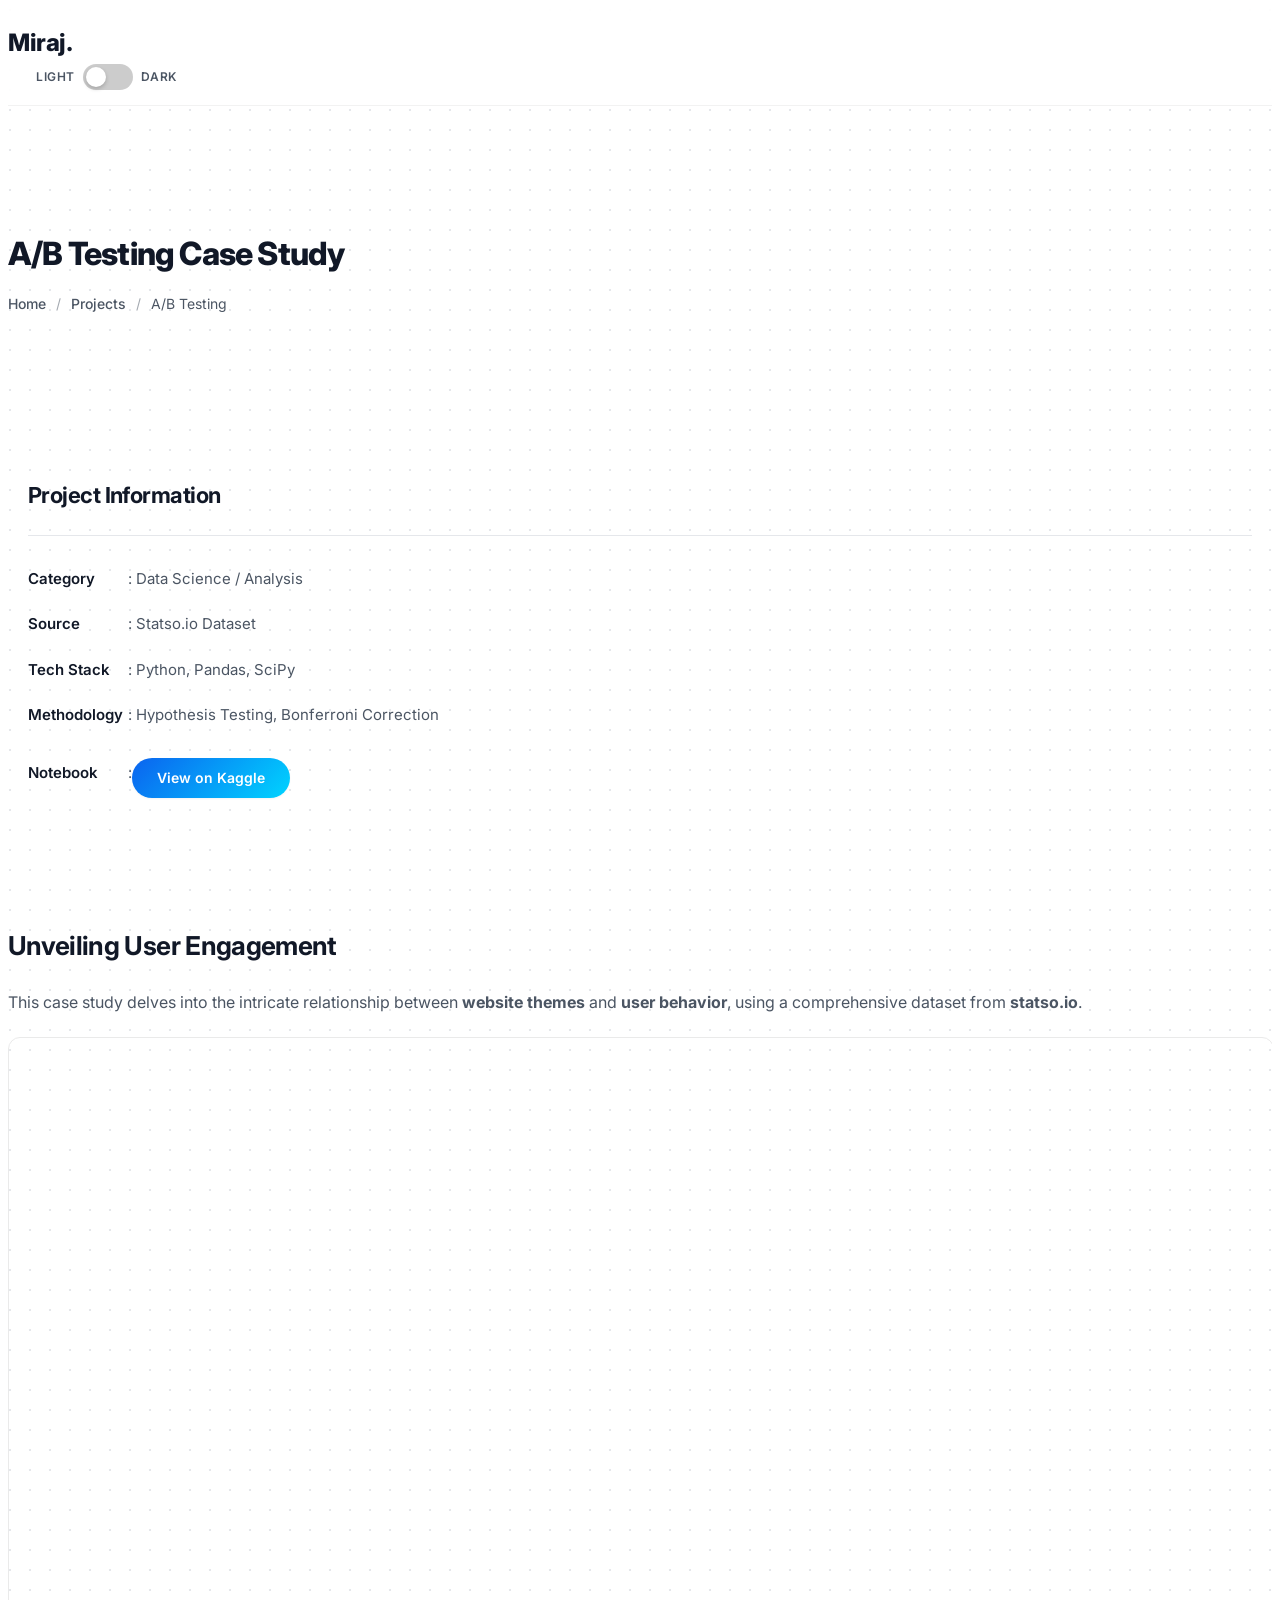
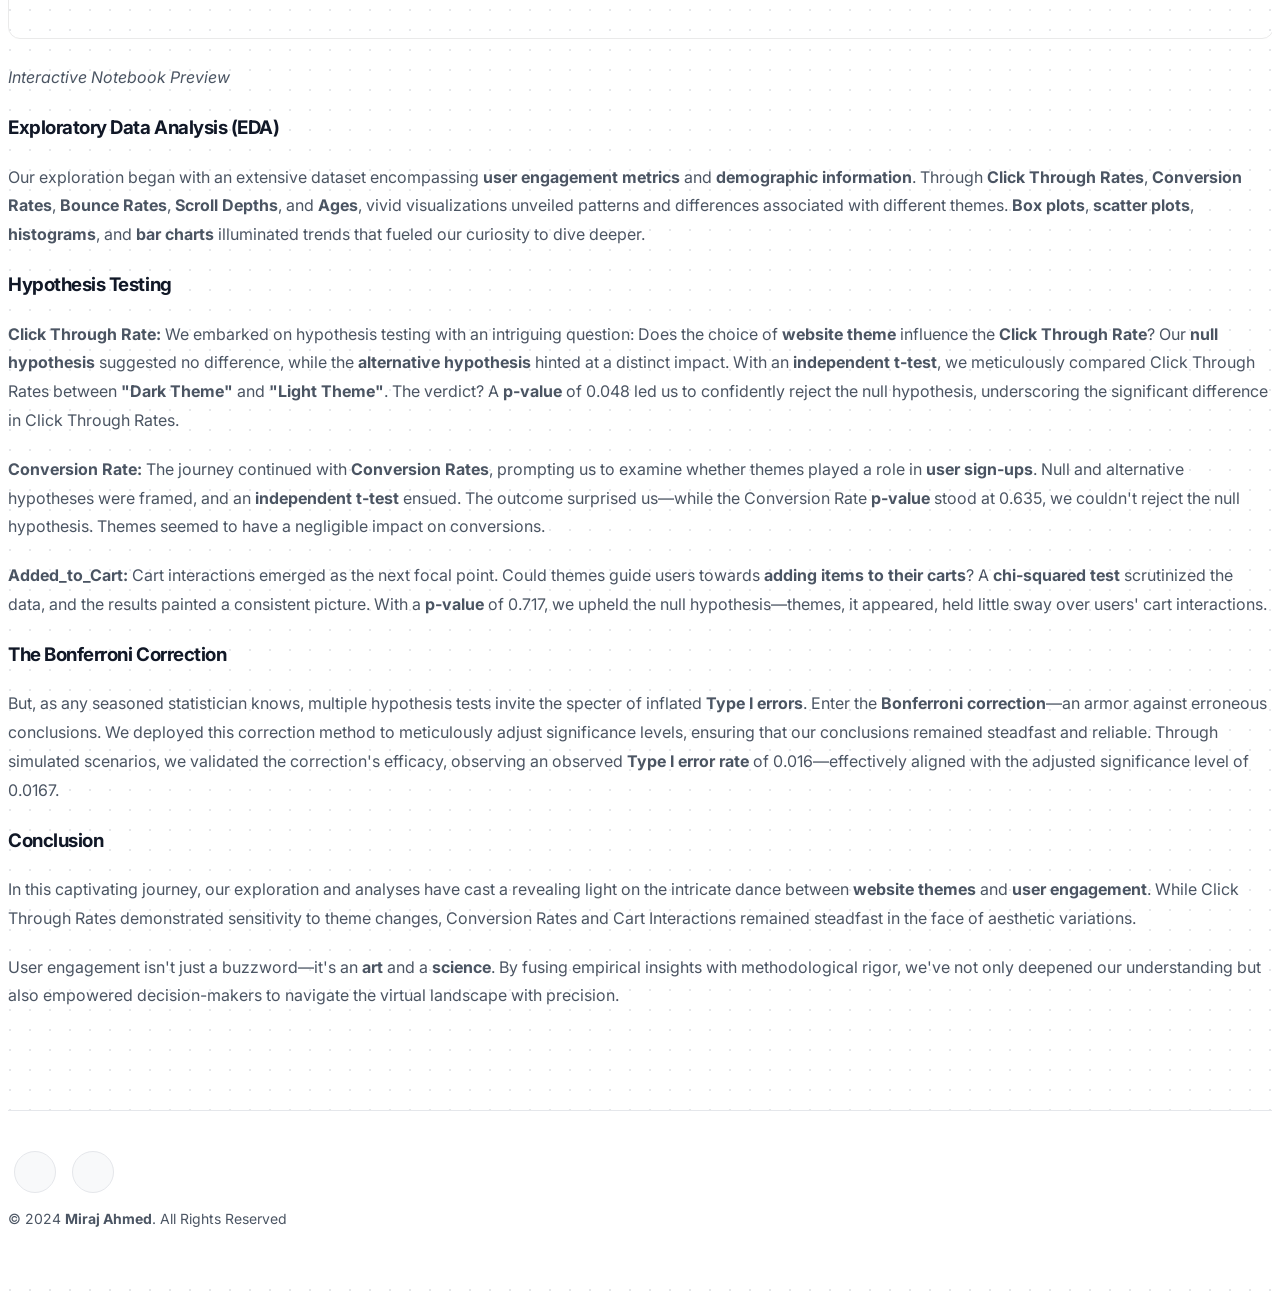
==== commit 0178963f: "updated" ====
--- a/ab_testing.html
+++ b/ab_testing.html
@@ -34,13 +34,19 @@
       </a>
 
       <nav id="navmenu" class="navmenu">
-        <ul>
-          <li><a href="index.html">Home</a></li>
-          <li><a href="index.html#about">About</a></li>
-          <li><a href="index.html#portfolio">Projects</a></li>
-          <li><a href="index.html#contact">Contact</a></li>
-        </ul>
-        <i class="mobile-nav-toggle d-xl-none bi bi-list"></i>
+
+
+
+        <div class="theme-switch-wrapper">
+          <span class="theme-label">Light</span>
+          <label class="theme-switch" for="checkbox">
+            <input type="checkbox" id="checkbox" />
+            <div class="slider round"></div>
+          </label>
+          <span class="theme-label">Dark</span>
+        </div>
+
+
       </nav>
 
     </div>
--- a/assets/css/main.css
+++ b/assets/css/main.css
@@ -1,19 +1,27 @@
 /* --------------------------------------------------------------
-# Modern & Minimalist Configuration (Light Mode Defaults)
+# COOL DATA VIBE Configuration
 -------------------------------------------------------------- */
 :root {
   /* Typography */
   --font-default: "Inter", system-ui, -apple-system, sans-serif;
   --font-heading: "Inter", sans-serif;
-
-  /* Color Palette (Light) */
+  --font-mono: ui-monospace, SFMono-Regular, Menlo, Monaco, Consolas, "Liberation Mono", "Courier New", monospace;
+
+  /* Light Mode Palette */
   --color-bg: #ffffff;
   --color-bg-light: #f8f9fa;
   --color-text: #4b5563;        /* Slate 600 */
   --color-heading: #111827;     /* Slate 900 */
-  --color-accent: #0b63ef;      /* Brand Blue */
-  --color-accent-hover: #004bbd;
-  --color-border: #e5e7eb;      /* Light Grey Border */
+  --color-border: #e5e7eb;      /* Light Grey */
+
+  /* TECH ACCENTS (Gradients & Glows) */
+  --color-accent: #0b63ef;      /* Fallback Solid Blue */
+  --gradient-tech: linear-gradient(135deg, #0b63ef, #00d4ff); /* Blue to Cyan */
+  --gradient-glow: 0 0 20px rgba(11, 99, 239, 0.3);           /* Soft Light Glow */
+
+  /* Background Pattern (Subtle Matrix Dots) */
+  --bg-pattern: radial-gradient(#e5e7eb 1px, transparent 1px);
+  --bg-size: 20px 20px;
 
   /* Effects */
   --shadow-sm: 0 1px 2px 0 rgba(0, 0, 0, 0.05);
@@ -23,22 +31,31 @@
 }
 
 /* --------------------------------------------------------------
-# Dark Mode Configuration (Overrides)
+# Dark Mode Configuration (The "Matrix/Cyber" Look)
 -------------------------------------------------------------- */
 [data-theme="dark"] {
-  /* Dark Mode Color Palette (Deep Navy/Slate) */
-  --color-bg: #0f172a;          /* Dark Blue/Black Background */
-  --color-bg-light: #1e293b;    /* Lighter Blue/Grey for Cards */
-  --color-text: #cbd5e1;        /* Light Grey Text */
-  --color-heading: #f8fafc;     /* White Headings */
-  --color-border: #334155;      /* Dark Blue Borders */
-  --color-accent: #3b82f6;      /* Brighter Blue for contrast */
-  --color-accent-hover: #60a5fa;
-
-  /* Adjust Shadows for Dark Mode */
-  --shadow-sm: 0 1px 2px 0 rgba(0, 0, 0, 0.5);
-  --shadow-md: 0 4px 6px -1px rgba(0, 0, 0, 0.5);
-  --shadow-lg: 0 10px 15px -3px rgba(0, 0, 0, 0.5);
+  /* Dark Mode Palette (Deep Space Blue) */
+  --color-bg: #0a1120;          /* Darker, richer blue-black */
+  --color-bg-light: #162032;    /* Slightly lighter for cards */
+  --color-text: #94a3b8;        /* Cool grey text */
+  --color-heading: #f1f5f9;     /* Bright white-blue headings */
+  --color-border: #1e293b;      /* Subtle dark borders */
+
+  /* TECH ACCENTS (Neon Glows) */
+  --color-accent: #3b82f6;
+  --gradient-tech: linear-gradient(135deg, #3b82f6, #2dd4bf); /* Neon Blue to Teal */
+  --gradient-glow: 0 0 25px rgba(59, 130, 246, 0.5);          /* Strong neon glow */
+
+  /* Background Pattern (Glowing Cyber Grid) */
+  --bg-pattern: 
+      linear-gradient(rgba(59, 130, 246, 0.03) 1px, transparent 1px), 
+      linear-gradient(90deg, rgba(59, 130, 246, 0.03) 1px, transparent 1px);
+  --bg-size: 30px 30px;
+
+  /* Adjust Shadows for depth */
+  --shadow-sm: 0 2px 4px 0 rgba(0, 0, 0, 0.5);
+  --shadow-md: 0 6px 10px -1px rgba(0, 0, 0, 0.5);
+  --shadow-lg: 0 15px 25px -3px rgba(0, 0, 0, 0.5);
 }
 
 /* --------------------------------------------------------------
@@ -47,11 +64,18 @@
 body {
   font-family: var(--font-default);
   color: var(--color-text);
+  
+  /* Applied Data Vibe Background */
   background-color: var(--color-bg);
+  background-image: var(--bg-pattern);
+  background-size: var(--bg-size);
+  
   line-height: 1.7;
   -webkit-font-smoothing: antialiased;
-  overflow-x: hidden; /* Prevent horizontal scroll */
-  transition: background-color 0.3s, color 0.3s; /* Smooth theme transition */
+  overflow-x: hidden;
+  
+  /* Smooth Theme Transition */
+  transition: background-color 0.3s, color 0.3s, background-image 0.3s;
 }
 
 a {
@@ -61,7 +85,7 @@
 }
 
 a:hover {
-  color: var(--color-accent-hover);
+  color: #00d4ff; /* Cyan hover */
   text-decoration: none;
 }
 
@@ -78,32 +102,18 @@
 .header {
   padding: 15px 0;
   z-index: 997;
-  background: rgba(255, 255, 255, 0.85); /* Light Mode Translucent */
+  background: rgba(255, 255, 255, 0.85);
   backdrop-filter: blur(12px);
   -webkit-backdrop-filter: blur(12px);
   border-bottom: 1px solid rgba(0,0,0,0.05);
   transition: all 0.5s;
 }
 
-/* Dark Mode Header Override */
 [data-theme="dark"] .header {
-  background: rgba(15, 23, 42, 0.85);    /* Dark Mode Translucent */
+  background: rgba(10, 17, 32, 0.85); /* Dark Glass */
   border-bottom: 1px solid rgba(255, 255, 255, 0.05);
 }
-/* FIX: Cards in Dark Mode (Data Models, Modules, etc.) */
-[data-theme="dark"] .card.bg-light {
-  background-color: var(--color-bg-light) !important; /* Force dark grey background */
-  border: 1px solid var(--color-border) !important;   /* Subtle border */
-}
-
-[data-theme="dark"] .card-body h5 {
-  color: var(--color-accent) !important; /* Make titles Blue */
-}
-
-[data-theme="dark"] .card-body ul li,
-[data-theme="dark"] .card-body p {
-  color: var(--color-text) !important;   /* Make text Light Grey */
-}
+
 .header .logo h1 {
   font-size: 24px;
   margin: 0;
@@ -136,26 +146,10 @@
   background: rgba(11, 99, 239, 0.08);
 }
 
-/* Dark Mode Active Link Fix */
 [data-theme="dark"] .navmenu a:hover,
 [data-theme="dark"] .navmenu a.active {
+  color: #fff;
   background: rgba(59, 130, 246, 0.15);
-}
-
-/* Theme Toggle Button */
-.theme-toggle {
-  cursor: pointer;
-  font-size: 20px;
-  margin-left: 20px;
-  color: var(--color-heading);
-  transition: 0.3s;
-  display: flex;
-  align-items: center;
-}
-
-.theme-toggle:hover {
-  color: var(--color-accent);
-  transform: rotate(15deg);
 }
 
 /* Mobile Nav Toggle */
@@ -170,31 +164,10 @@
 
 @media (max-width: 1199px) {
   .navmenu ul { display: none; }
-  .theme-toggle { margin-left: auto; margin-right: 10px; }
-}
-
-/* --------------------------------------------------------------
-# Eye-Catchy Theme Toggle Button
--------------------------------------------------------------- */
-.theme-toggle {
-  cursor: pointer;
-  width: 44px;
-  height: 44px;
-  margin-left: 20px;
-  display: flex;
-  align-items: center;
-  justify-content: center;
-  border-radius: 50%; /* Perfect circle */
-  background-color: var(--color-bg-light); /* Matches the theme card background */
-  border: 1px solid var(--color-border);
-  color: var(--color-heading);
-  transition: all 0.3s cubic-bezier(0.68, -0.55, 0.27, 1.55); /* Bouncy transition */
-  box-shadow: var(--shadow-sm);
-  font-size: 20px;
-}
-
-/* --------------------------------------------------------------
-# Text Slider Toggle Switch
+}
+
+/* --------------------------------------------------------------
+# Theme Switcher (Slider)
 -------------------------------------------------------------- */
 .theme-switch-wrapper {
   display: flex;
@@ -211,20 +184,22 @@
   letter-spacing: 0.5px;
 }
 
-/* The Switch Container */
+[data-theme="dark"] .theme-label {
+  color: var(--color-heading);
+}
+
 .theme-switch {
   display: inline-block;
   height: 26px;
   position: relative;
   width: 50px;
-  margin-bottom: 0; /* Bootstrap fix */
+  margin-bottom: 0;
 }
 
 .theme-switch input {
-  display: none; /* Hide the default checkbox */
-}
-
-/* The Slider (Track) */
+  display: none;
+}
+
 .slider {
   background-color: #ccc;
   bottom: 0;
@@ -236,7 +211,6 @@
   transition: .4s;
 }
 
-/* The Slider (Knob) */
 .slider:before {
   background-color: #fff;
   bottom: 3px;
@@ -249,7 +223,6 @@
   box-shadow: 0 2px 4px rgba(0,0,0,0.2);
 }
 
-/* Rounded Sliders */
 .slider.round {
   border-radius: 34px;
 }
@@ -258,18 +231,12 @@
   border-radius: 50%;
 }
 
-/* CHECKED STATE (Dark Mode Active) */
 input:checked + .slider {
-  background-color: var(--color-accent); /* Turns Blue */
+  background: var(--gradient-tech); /* Gradient Slider in active state */
 }
 
 input:checked + .slider:before {
-  transform: translateX(24px); /* Moves Knob Right */
-}
-
-/* Dark Mode Text Adjustment */
-[data-theme="dark"] .theme-label {
-  color: var(--color-heading);
+  transform: translateX(24px);
 }
 
 /* Mobile Adjustment */
@@ -279,13 +246,7 @@
     margin-right: 15px;
   }
 }
-/* Mobile Adjustment */
-@media (max-width: 1199px) {
-  .theme-toggle {
-    margin-left: auto;
-    margin-right: 15px;
-  }
-}
+
 /* --------------------------------------------------------------
 # Hero Section
 -------------------------------------------------------------- */
@@ -329,7 +290,9 @@
 }
 
 .hero .highlight {
-  color: var(--color-accent);
+  background: var(--gradient-tech);
+  -webkit-background-clip: text;
+  -webkit-text-fill-color: transparent;
   font-weight: 700;
 }
 
@@ -339,7 +302,7 @@
   justify-content: center;
 }
 
-/* Buttons */
+/* Gradient Tech Buttons */
 .btn-custom {
   display: inline-flex;
   align-items: center;
@@ -349,29 +312,16 @@
   font-weight: 600;
   border-radius: 50px;
   transition: 0.3s;
-  border: 1px solid var(--color-border);
-  background: var(--color-bg);
-  color: var(--color-heading);
+  border: none;
+  background: var(--gradient-tech);
+  color: #fff;
+  box-shadow: var(--shadow-md);
 }
 
 .btn-custom:hover {
-  border-color: var(--color-heading);
-  background: var(--color-heading);
-  color: var(--color-bg); /* Inverse text color on hover */
-  transform: translateY(-2px);
-}
-
-/* FIX: Hero Button Text in Dark Mode */
-[data-theme="dark"] .btn-custom {
-  background-color: var(--color-heading); /* White background */
-  color: #000000 !important;              /* Force Black text */
-  border-color: var(--color-heading);
-}
-
-[data-theme="dark"] .btn-custom:hover {
-  background-color: var(--color-accent);  /* Blue background on hover */
-  color: #ffffff !important;              /* White text on hover */
-  border-color: var(--color-accent);
+  transform: translateY(-3px);
+  box-shadow: var(--shadow-lg), var(--gradient-glow);
+  color: #fff;
 }
 
 @media (max-width: 768px) {
@@ -402,14 +352,13 @@
   padding-bottom: 15px;
 }
 
-/* Blue Underline */
 .section-title h2::after {
   content: "";
   position: absolute;
   display: block;
   width: 50px;
   height: 4px;
-  background: var(--color-accent);
+  background: var(--gradient-tech);
   bottom: 0;
   left: 50%;
   transform: translateX(-50%);
@@ -441,11 +390,11 @@
   transition: 0.3s;
 }
 
-/* FIX: Profile Image in Dark Mode (Remove white square) */
+/* Dark Mode Profile Fix */
 [data-theme="dark"] .about .image-wrapper img {
   background-color: transparent;
-  border: 1px solid rgba(255, 255, 255, 0.1);
-  box-shadow: 0 0 25px rgba(59, 130, 246, 0.2); /* Subtle blue glow */
+  border: 1px solid rgba(59, 130, 246, 0.3);
+  box-shadow: 0 0 25px rgba(59, 130, 246, 0.2);
 }
 
 .about .content h3 {
@@ -467,11 +416,13 @@
   margin: 20px 0;
 }
 
+/* Tech Tag Style */
 .skill-tag {
+  font-family: var(--font-mono); /* Monospace for code feel */
   background: var(--color-bg-light);
   padding: 8px 16px;
   border-radius: 8px;
-  font-size: 14px;
+  font-size: 13px;
   font-weight: 600;
   color: var(--color-heading);
   border: 1px solid var(--color-border);
@@ -479,9 +430,14 @@
 }
 
 .skill-tag:hover {
+  /* Gradient border trick */
   background: var(--color-bg);
-  border-color: var(--color-accent);
+  border-color: transparent;
+  background-image: linear-gradient(var(--color-bg), var(--color-bg)), var(--gradient-tech);
+  background-origin: border-box;
+  background-clip: padding-box, border-box;
   color: var(--color-accent);
+  box-shadow: var(--gradient-glow);
 }
 
 /* --------------------------------------------------------------
@@ -533,7 +489,7 @@
 }
 
 /* --------------------------------------------------------------
-# Portfolio / Certifications / Cards
+# Portfolio / Cards (Tech Nodes)
 -------------------------------------------------------------- */
 .bg-light {
   background-color: var(--color-bg-light) !important;
@@ -564,7 +520,7 @@
 
 .portfolio-filters li:hover,
 .portfolio-filters li.filter-active {
-  background: var(--color-accent);
+  background: var(--gradient-tech);
   color: #fff;
   box-shadow: var(--shadow-md);
 }
@@ -573,49 +529,48 @@
   margin-bottom: 30px;
 }
 
-/* Card Styling */
+/* Card Styling - The "Active Node" Look */
 .portfolio-wrap {
-  background: var(--color-bg); /* Adapts to Dark Mode */
+  background: var(--color-bg);
   border-radius: var(--radius-card);
   overflow: hidden;
   box-shadow: var(--shadow-sm);
-  border: 1px solid var(--color-border);
-  transition: 0.4s ease-in-out;
+  border: 1px solid var(--color-border); /* Default border */
+  transition: 0.4s cubic-bezier(0.175, 0.885, 0.32, 1.275); /* Bouncy */
   height: 100%;
   position: relative;
   display: flex;
   flex-direction: column;
 }
 
-/* FIX: Ensure Cards have proper background in Dark Mode */
-[data-theme="dark"] .portfolio-wrap,
-[data-theme="dark"] .info-wrap,
-[data-theme="dark"] .portfolio-info {
+/* Dark Mode Card Override */
+[data-theme="dark"] .portfolio-wrap {
   background-color: var(--color-bg-light);
   border-color: var(--color-border);
 }
 
+/* Hover Effect: Gradient Border & Glow */
 .portfolio-wrap:hover {
-  transform: translateY(-8px);
-  box-shadow: var(--shadow-lg);
-  border-color: rgba(11, 99, 239, 0.3);
+  transform: translateY(-10px) scale(1.02);
+  box-shadow: var(--shadow-lg), var(--gradient-glow);
+  border-color: transparent;
+  background-image: linear-gradient(var(--color-bg-light), var(--color-bg-light)), var(--gradient-tech);
+  background-origin: border-box;
+  background-clip: padding-box, border-box;
 }
 
 .portfolio-wrap img {
   width: 100%;
-  height: auto;
+  height: auto; /* Full image fix */
   display: block;
   transition: 0.4s;
   border-bottom: 1px solid var(--color-border);
 }
 
-/* Project Info & Links */
 .portfolio-info {
   padding: 20px 20px 60px 20px;
   position: relative;
   flex-grow: 1;
-  background-color: var(--color-bg);
-  border-radius: var(--radius-card); /* Ensure rounded corners if standalone */
 }
 
 .portfolio-info h4 {
@@ -623,7 +578,6 @@
   font-weight: 700;
   margin-bottom: 8px;
   color: var(--color-heading);
-  line-height: 1.3;
 }
 
 .portfolio-info p {
@@ -632,7 +586,7 @@
   margin-bottom: 0;
 }
 
-/* Visible Link Button */
+/* Link Button (Circle) */
 .portfolio-info .details-link,
 .portfolio-info .preview-link {
   position: absolute;
@@ -653,15 +607,14 @@
   z-index: 2;
 }
 
-/* FIX: Button Color in Dark Mode */
+/* Dark Mode Button Fix */
 [data-theme="dark"] .portfolio-info .details-link {
   background-color: rgba(255, 255, 255, 0.1);
-  color: var(--color-heading);
-}
-
-.portfolio-info .details-link:hover,
-.portfolio-info .preview-link:hover {
-  background-color: var(--color-accent);
+  color: #fff;
+}
+
+.portfolio-info .details-link:hover {
+  background: var(--gradient-tech);
   color: #fff;
   transform: scale(1.1);
 }
@@ -683,6 +636,10 @@
   margin-bottom: 30px;
 }
 
+[data-theme="dark"] .info-wrap {
+  background-color: var(--color-bg-light);
+}
+
 .info-item {
   text-align: center;
   padding: 20px;
@@ -702,15 +659,15 @@
   transition: 0.3s;
 }
 
-/* FIX: Contact Icons in Dark Mode */
 [data-theme="dark"] .info-item i {
   background: rgba(255, 255, 255, 0.05);
-  color: var(--color-accent);
+  color: #fff;
 }
 
 .info-item:hover i {
-  background: var(--color-accent);
+  background: var(--gradient-tech);
   color: white;
+  box-shadow: var(--gradient-glow);
 }
 
 .info-item h3 {
@@ -738,7 +695,7 @@
   color: var(--color-text);
 }
 
-/* FIX: Form Inputs in Dark Mode */
+/* Dark Mode Inputs */
 [data-theme="dark"] input, 
 [data-theme="dark"] textarea {
   background-color: var(--color-bg-light);
@@ -754,8 +711,8 @@
 }
 
 .sample-contact-form button {
-  background: var(--color-heading);
-  color: var(--color-bg);
+  background: var(--gradient-tech);
+  color: #fff;
   border: 0;
   padding: 14px 45px;
   border-radius: 50px;
@@ -763,13 +720,12 @@
   transition: 0.3s;
   cursor: pointer;
   margin-top: 20px;
+  box-shadow: var(--shadow-md);
 }
 
 .sample-contact-form button:hover {
-  background: var(--color-accent);
-  color: white;
   transform: translateY(-2px);
-  box-shadow: var(--shadow-md);
+  box-shadow: var(--shadow-lg), var(--gradient-glow);
 }
 
 /* --------------------------------------------------------------
@@ -799,14 +755,15 @@
 }
 
 .footer .social-links a:hover {
-  background: var(--color-accent);
-  border-color: var(--color-accent);
+  background: var(--gradient-tech);
+  border-color: transparent;
   color: #fff;
   transform: translateY(-3px);
-}
-
-/* --------------------------------------------------------------
-# Preloader & Scroll Top
+  box-shadow: var(--gradient-glow);
+}
+
+/* --------------------------------------------------------------
+# Utilities (Preloader & Scroll Top)
 -------------------------------------------------------------- */
 #preloader {
   position: fixed;
@@ -842,7 +799,7 @@
   right: 20px;
   bottom: 20px;
   z-index: 99999;
-  background-color: var(--color-accent);
+  background: var(--gradient-tech);
   width: 45px;
   height: 45px;
   border-radius: 50px;
@@ -850,6 +807,7 @@
   display: flex;
   align-items: center;
   justify-content: center;
+  box-shadow: var(--shadow-md);
 }
 
 .scroll-top i {
@@ -859,12 +817,31 @@
 }
 
 .scroll-top:hover {
-  background-color: var(--color-accent-hover);
+  box-shadow: var(--gradient-glow);
+  transform: translateY(-3px);
 }
 
 .scroll-top.active {
   visibility: visible;
   opacity: 1;
+}
+
+/* --------------------------------------------------------------
+# Fix: Cards in Dark Mode (For generic cards like Data Model)
+-------------------------------------------------------------- */
+[data-theme="dark"] .card.bg-light {
+  background-color: var(--color-bg-light) !important; 
+  border: 1px solid var(--color-border) !important;
+}
+
+[data-theme="dark"] .card-body h5,
+[data-theme="dark"] .card-body h6 {
+  color: #fff !important; /* White Titles in cards */
+}
+
+[data-theme="dark"] .card-body ul li,
+[data-theme="dark"] .card-body p {
+  color: var(--color-text) !important;
 }
 
 /* --------------------------------------------------------------
@@ -874,7 +851,7 @@
   padding: 40px 0;
   position: relative;
   background: transparent;
-  margin-top: 60px; /* Space for fixed header */
+  margin-top: 60px;
 }
 
 .page-title h1 {
@@ -884,7 +861,6 @@
   margin-bottom: 10px;
 }
 
-/* Breadcrumbs */
 .breadcrumbs ol {
   display: flex;
   flex-wrap: wrap;
@@ -916,7 +892,7 @@
   color: var(--color-accent);
 }
 
-/* Project Info Sidebar */
+/* Sidebar Info */
 .portfolio-info h3 {
   font-size: 22px;
   font-weight: 700;
@@ -965,7 +941,7 @@
 
 .portfolio-info .btn-visit {
   display: inline-block;
-  background: var(--color-accent);
+  background: var(--gradient-tech);
   color: #fff;
   padding: 8px 25px;
   border-radius: 50px;
@@ -973,9 +949,151 @@
   font-weight: 600;
   margin-top: 10px;
   transition: 0.3s;
+  box-shadow: var(--shadow-sm);
 }
 
 .portfolio-info .btn-visit:hover {
-  background: var(--color-accent-hover);
   transform: translateY(-2px);
+  box-shadow: var(--gradient-glow);
+}
+/* --------------------------------------------------------------
+# Genius Hero Enhancements
+-------------------------------------------------------------- */
+
+/* 1. Animated Gradient Text for Name */
+.hero h1.gradient-text {
+  background: linear-gradient(300deg, var(--color-heading), var(--color-accent), #00d4ff, var(--color-heading));
+  background-size: 300% 300%;
+  -webkit-background-clip: text;
+  -webkit-text-fill-color: transparent;
+  animation: gradient-move 5s ease infinite;
+  font-weight: 800;
+  letter-spacing: -1px;
+}
+
+@keyframes gradient-move {
+  0% { background-position: 0% 50%; }
+  50% { background-position: 100% 50%; }
+  100% { background-position: 0% 50%; }
+}
+
+/* 2. Typewriter Cursor */
+.typed-cursor {
+  color: var(--color-accent);
+  font-size: 30px;
+}
+
+/* 3. Floating Background Icons (Data Atmosphere) */
+.hero {
+  position: relative;
+  overflow: hidden; /* Keep icons inside */
+}
+
+.hero-bg-elements {
+  position: absolute;
+  top: 0;
+  left: 0;
+  width: 100%;
+  height: 100%;
+  pointer-events: none; /* Allow clicking through them */
+  z-index: 1;
+}
+
+.float-item {
+  position: absolute;
+  font-size: 2rem;
+  color: var(--color-text);
+  opacity: 0.05; /* Very subtle in light mode */
+  animation: float 6s ease-in-out infinite;
+}
+
+/* Make icons glow in Dark Mode */
+[data-theme="dark"] .float-item {
+  color: var(--color-accent);
+  opacity: 0.15;
+  text-shadow: 0 0 10px var(--color-accent);
+}
+
+@keyframes float {
+  0% { transform: translateY(0px) rotate(0deg); }
+  50% { transform: translateY(-20px) rotate(10deg); }
+  100% { transform: translateY(0px) rotate(0deg); }
+}
+
+/* Ensure Hero content sits above the floating icons */
+.hero .container {
+  position: relative;
+  z-index: 2;
+}
+/* --------------------------------------------------------------
+# Mobile Navigation Fixes
+-------------------------------------------------------------- */
+
+@media (max-width: 1199px) {
+  /* Adjust Header Container for Mobile */
+  .header .container-fluid {
+    padding-right: 15px;
+    padding-left: 15px;
+  }
+
+  /* Position the Theme Switch correctly on mobile */
+  .theme-switch-wrapper {
+    margin-left: auto; /* Push to the right */
+    margin-right: 15px; /* Space between switch and hamburger */
+  }
+
+  /* Ensure Hamburger is visible and clickable */
+  .mobile-nav-toggle {
+    display: block; /* Make sure it's visible */
+    font-size: 28px;
+    color: var(--color-heading);
+    cursor: pointer;
+    z-index: 9999; /* Ensure it's on top */
+  }
+
+  /* Mobile Navigation Overlay Styles */
+  .navmenu ul {
+    display: none; /* Hidden by default */
+    position: fixed;
+    top: 0;
+    right: 0;
+    bottom: 0;
+    left: 0;
+    z-index: 9998; /* Behind the toggle button */
+    background-color: rgba(var(--color-bg-rgb), 0.95); /* Full screen overlay */
+    overflow-y: auto;
+    transition: 0.3s;
+    padding: 60px 20px 20px 20px; /* Space for top header */
+    flex-direction: column; /* Stack links vertically */
+    align-items: flex-start; /* Align left */
+    margin: 0;
+    border-left: 1px solid var(--color-border);
+  }
+  
+  /* When Mobile Nav is Active */
+  body.mobile-nav-active .navmenu ul {
+    display: flex; /* Show the menu */
+  }
+
+  /* Styling links in mobile menu */
+  .navmenu a {
+    display: block;
+    padding: 15px 0;
+    font-size: 18px;
+    width: 100%;
+    color: var(--color-heading);
+  }
+  
+  .navmenu a:hover, .navmenu a.active {
+      color: var(--color-accent);
+      background: transparent;
+  }
+}
+
+/* Add RGB variables for background opacity to work */
+:root {
+    --color-bg-rgb: 255, 255, 255; /* White */
+}
+[data-theme="dark"] {
+    --color-bg-rgb: 10, 17, 32; /* Dark Blue */
 }
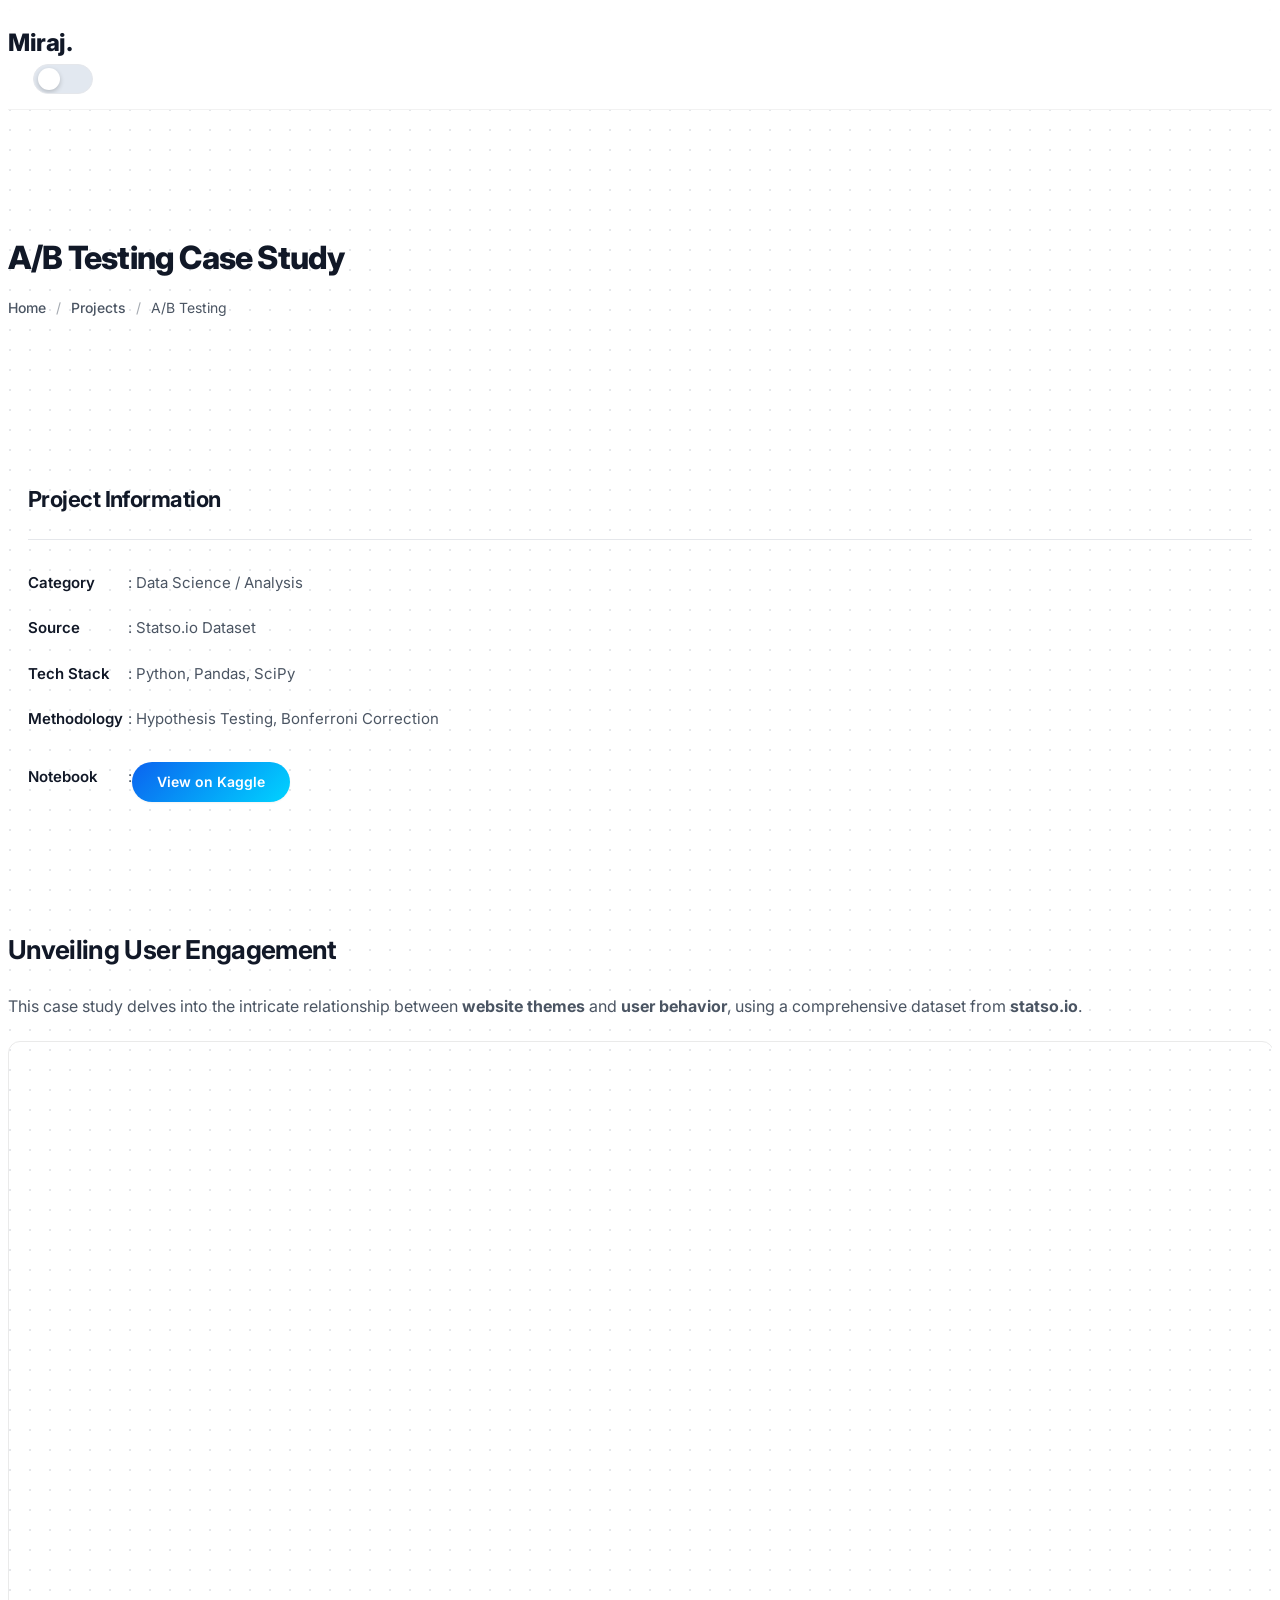
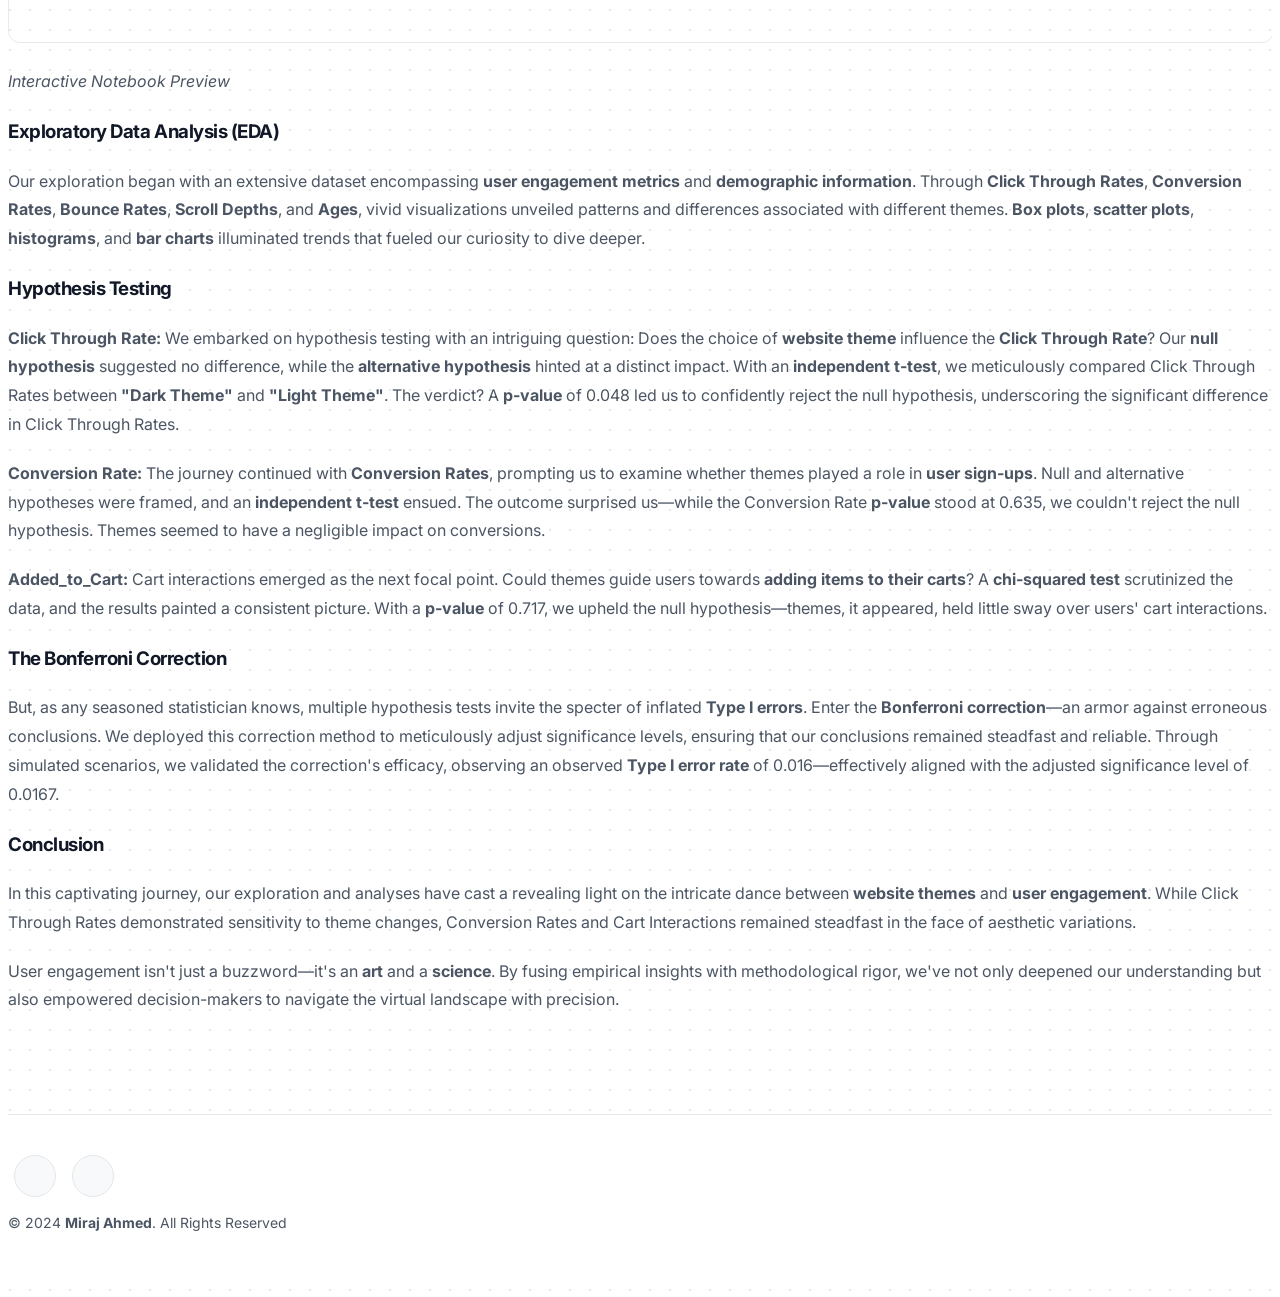
==== commit 46dc99fb: "Icone changed" ====
--- a/ab_testing.html
+++ b/ab_testing.html
@@ -38,12 +38,13 @@
 
 
         <div class="theme-switch-wrapper">
-          <span class="theme-label">Light</span>
-          <label class="theme-switch" for="checkbox">
+          <label class="theme-switch" for="checkbox" title="Toggle Dark Mode">
             <input type="checkbox" id="checkbox" />
-            <div class="slider round"></div>
+            <div class="slider round">
+              <i class="bi bi-sun-fill sun-icon"></i>
+              <i class="bi bi-moon-fill moon-icon"></i>
+            </div>
           </label>
-          <span class="theme-label">Dark</span>
         </div>
 
 
--- a/assets/css/main.css
+++ b/assets/css/main.css
@@ -13,6 +13,7 @@
   --color-text: #4b5563;        /* Slate 600 */
   --color-heading: #111827;     /* Slate 900 */
   --color-border: #e5e7eb;      /* Light Grey */
+  --color-bg-rgb: 255, 255, 255; /* White for RGBA */
 
   /* TECH ACCENTS (Gradients & Glows) */
   --color-accent: #0b63ef;      /* Fallback Solid Blue */
@@ -40,6 +41,7 @@
   --color-text: #94a3b8;        /* Cool grey text */
   --color-heading: #f1f5f9;     /* Bright white-blue headings */
   --color-border: #1e293b;      /* Subtle dark borders */
+  --color-bg-rgb: 10, 17, 32;   /* Dark Blue for RGBA */
 
   /* TECH ACCENTS (Neon Glows) */
   --color-accent: #3b82f6;
@@ -167,32 +169,20 @@
 }
 
 /* --------------------------------------------------------------
-# Theme Switcher (Slider)
+# Theme Switcher (Icon Slider)
 -------------------------------------------------------------- */
 .theme-switch-wrapper {
   display: flex;
   align-items: center;
-  margin-left: 20px;
-}
-
-.theme-label {
-  font-size: 12px;
-  font-weight: 600;
-  color: var(--color-text);
-  margin: 0 8px;
-  text-transform: uppercase;
-  letter-spacing: 0.5px;
-}
-
-[data-theme="dark"] .theme-label {
-  color: var(--color-heading);
-}
-
+  margin-left: 25px;
+}
+
+/* The Switch Container */
 .theme-switch {
+  position: relative;
   display: inline-block;
-  height: 26px;
-  position: relative;
-  width: 50px;
+  width: 60px;
+  height: 30px;
   margin-bottom: 0;
 }
 
@@ -200,44 +190,64 @@
   display: none;
 }
 
+/* The Track */
 .slider {
-  background-color: #ccc;
+  position: absolute;
+  cursor: pointer;
+  top: 0;
+  left: 0;
+  right: 0;
   bottom: 0;
-  cursor: pointer;
-  left: 0;
+  background-color: #e2e8f0;
+  transition: 0.4s;
+  border: 1px solid var(--color-border);
+  display: flex;
+  align-items: center;
+  justify-content: space-between;
+  padding: 0 8px;
+  overflow: hidden;
+}
+
+/* The Icons inside */
+.slider .bi {
+  font-size: 14px;
+  z-index: 1;
+  transition: 0.4s;
+}
+
+.sun-icon { color: #f59e0b; } /* Golden Sun */
+.moon-icon { color: #94a3b8; } /* Grey Moon */
+
+/* The Knob */
+.slider:before {
   position: absolute;
-  right: 0;
-  top: 0;
-  transition: .4s;
-}
-
-.slider:before {
-  background-color: #fff;
+  content: "";
+  height: 22px;
+  width: 22px;
+  left: 4px;
   bottom: 3px;
-  content: "";
-  height: 20px;
-  left: 3px;
-  position: absolute;
-  transition: .4s;
-  width: 20px;
-  box-shadow: 0 2px 4px rgba(0,0,0,0.2);
-}
-
-.slider.round {
-  border-radius: 34px;
-}
-
-.slider.round:before {
-  border-radius: 50%;
-}
-
+  background-color: white;
+  transition: 0.4s cubic-bezier(0.68, -0.55, 0.27, 1.55);
+  z-index: 2;
+  box-shadow: 0 2px 5px rgba(0,0,0,0.2);
+}
+
+.slider.round { border-radius: 34px; }
+.slider.round:before { border-radius: 50%; }
+
+/* Dark Mode State */
 input:checked + .slider {
-  background: var(--gradient-tech); /* Gradient Slider in active state */
+  background-color: #1e293b;
+  border-color: #334155;
 }
 
 input:checked + .slider:before {
-  transform: translateX(24px);
-}
+  transform: translateX(28px);
+  background-color: var(--color-accent);
+}
+
+input:checked + .slider .sun-icon { color: #64748b; }
+input:checked + .slider .moon-icon { color: #f1f5f9; }
 
 /* Mobile Adjustment */
 @media (max-width: 1199px) {
@@ -282,6 +292,23 @@
   color: var(--color-heading);
 }
 
+/* Animated Gradient Text for Name */
+.hero h1.gradient-text {
+  background: linear-gradient(300deg, var(--color-heading), var(--color-accent), #d92eec, var(--color-heading));
+  background-size: 300% 300%;
+  -webkit-background-clip: text;
+  -webkit-text-fill-color: transparent;
+  animation: gradient-move 5s ease infinite;
+  font-weight: 800;
+  letter-spacing: -1px;
+}
+
+@keyframes gradient-move {
+  0% { background-position: 0% 50%; }
+  50% { background-position: 100% 50%; }
+  100% { background-position: 0% 50%; }
+}
+
 .hero h2 {
   font-size: 26px;
   font-weight: 400;
@@ -289,12 +316,44 @@
   margin-bottom: 40px;
 }
 
-.hero .highlight {
-  background: var(--gradient-tech);
-  -webkit-background-clip: text;
-  -webkit-text-fill-color: transparent;
-  font-weight: 700;
-}
+/* Typewriter Cursor */
+.typed-cursor {
+  color: var(--color-accent);
+  font-size: 30px;
+}
+
+/* Floating Icons */
+.hero-bg-elements {
+  position: absolute;
+  top: 0;
+  left: 0;
+  width: 100%;
+  height: 100%;
+  pointer-events: none;
+  z-index: 1;
+}
+
+.float-item {
+  position: absolute;
+  font-size: 2rem;
+  color: var(--color-text);
+  opacity: 0.05;
+  animation: float 6s ease-in-out infinite;
+}
+
+[data-theme="dark"] .float-item {
+  color: var(--color-accent);
+  opacity: 0.15;
+  text-shadow: 0 0 10px var(--color-accent);
+}
+
+@keyframes float {
+  0% { transform: translateY(0px) rotate(0deg); }
+  50% { transform: translateY(-20px) rotate(10deg); }
+  100% { transform: translateY(0px) rotate(0deg); }
+}
+
+.hero .container { position: relative; z-index: 2; }
 
 .additional-links {
   display: flex;
@@ -376,25 +435,58 @@
 /* --------------------------------------------------------------
 # About Section
 -------------------------------------------------------------- */
+
 .about .image-wrapper {
-    display: flex;
-    justify-content: center;
-    margin-bottom: 20px;
+    /* 1. Make the border hug the content exactly */
+    display: inline-block; 
+    width: auto;
+    
+    /* 2. Prevent it from getting too big */
+    max-width: 350px; 
+    
+    /* 3. Center it */
+    margin: 0 auto 20px auto;
+    padding: 0; 
+    
+    border-radius: var(--radius-card);
+    overflow: hidden;
+    
+    /* Transitions */
+    transition: transform 0.4s cubic-bezier(0.25, 0.46, 0.45, 0.94), 
+                box-shadow 0.4s ease, 
+                border-color 0.3s ease; 
+    
+    /* Base Border Style */
+    border: 2px solid var(--color-border); 
+    box-shadow: var(--shadow-md);
+    background: var(--color-bg);
+    line-height: 0; 
 }
 
 .about .image-wrapper img {
-  border-radius: var(--radius-card);
-  box-shadow: var(--shadow-lg);
-  max-width: 80%;
-  object-fit: cover;
-  transition: 0.3s;
-}
-
-/* Dark Mode Profile Fix */
-[data-theme="dark"] .about .image-wrapper img {
-  background-color: transparent;
-  border: 1px solid rgba(59, 130, 246, 0.3);
-  box-shadow: 0 0 25px rgba(59, 130, 246, 0.2);
+  width: 100%; 
+  height: auto; 
+  display: block; 
+  border-radius: calc(var(--radius-card) - 2px);
+}
+
+/* --- HOVER STATE (LIGHT MODE) --- */
+.about .image-wrapper:hover {
+    transform: translateY(-5px);
+    /* GLOW EFFECT: We use the accent color instead of black */
+    box-shadow: 0 10px 30px var(--color-accent); 
+    border-color: var(--color-accent) !important; 
+}
+
+/* --- DARK MODE ADJUSTMENTS --- */
+[data-theme="dark"] .about .image-wrapper {
+  box-shadow: 0 10px 30px rgba(0, 0, 0, 0.3);
+  border-color: var(--color-border);
+}
+
+[data-theme="dark"] .about .image-wrapper:hover {
+    /* GLOW EFFECT (DARK MODE): slightly stronger/tighter glow */
+    box-shadow: 0 0 25px var(--color-accent); 
 }
 
 .about .content h3 {
@@ -430,7 +522,6 @@
 }
 
 .skill-tag:hover {
-  /* Gradient border trick */
   background: var(--color-bg);
   border-color: transparent;
   background-image: linear-gradient(var(--color-bg), var(--color-bg)), var(--gradient-tech);
@@ -529,27 +620,25 @@
   margin-bottom: 30px;
 }
 
-/* Card Styling - The "Active Node" Look */
+/* Card Styling */
 .portfolio-wrap {
   background: var(--color-bg);
   border-radius: var(--radius-card);
   overflow: hidden;
   box-shadow: var(--shadow-sm);
-  border: 1px solid var(--color-border); /* Default border */
-  transition: 0.4s cubic-bezier(0.175, 0.885, 0.32, 1.275); /* Bouncy */
+  border: 1px solid var(--color-border);
+  transition: 0.4s cubic-bezier(0.175, 0.885, 0.32, 1.275);
   height: 100%;
   position: relative;
   display: flex;
   flex-direction: column;
 }
 
-/* Dark Mode Card Override */
 [data-theme="dark"] .portfolio-wrap {
   background-color: var(--color-bg-light);
   border-color: var(--color-border);
 }
 
-/* Hover Effect: Gradient Border & Glow */
 .portfolio-wrap:hover {
   transform: translateY(-10px) scale(1.02);
   box-shadow: var(--shadow-lg), var(--gradient-glow);
@@ -561,7 +650,7 @@
 
 .portfolio-wrap img {
   width: 100%;
-  height: auto; /* Full image fix */
+  height: auto;
   display: block;
   transition: 0.4s;
   border-bottom: 1px solid var(--color-border);
@@ -586,14 +675,12 @@
   margin-bottom: 0;
 }
 
-/* Link Button (Circle) */
 .portfolio-info .details-link,
 .portfolio-info .preview-link {
   position: absolute;
   right: 20px;
   bottom: 20px;
   top: auto;
-  
   width: 40px;
   height: 40px;
   background-color: rgba(11, 99, 239, 0.08);
@@ -607,7 +694,6 @@
   z-index: 2;
 }
 
-/* Dark Mode Button Fix */
 [data-theme="dark"] .portfolio-info .details-link {
   background-color: rgba(255, 255, 255, 0.1);
   color: #fff;
@@ -695,7 +781,6 @@
   color: var(--color-text);
 }
 
-/* Dark Mode Inputs */
 [data-theme="dark"] input, 
 [data-theme="dark"] textarea {
   background-color: var(--color-bg-light);
@@ -827,7 +912,7 @@
 }
 
 /* --------------------------------------------------------------
-# Fix: Cards in Dark Mode (For generic cards like Data Model)
+# FIX: Cards in Dark Mode (Data Models / Highlights)
 -------------------------------------------------------------- */
 [data-theme="dark"] .card.bg-light {
   background-color: var(--color-bg-light) !important; 
@@ -836,7 +921,7 @@
 
 [data-theme="dark"] .card-body h5,
 [data-theme="dark"] .card-body h6 {
-  color: #fff !important; /* White Titles in cards */
+  color: var(--color-accent) !important; /* Accent Color Title */
 }
 
 [data-theme="dark"] .card-body ul li,
@@ -919,6 +1004,17 @@
   width: 100px;
   font-weight: 600;
   flex-shrink: 0;
+}
+
+/* Fix for Sidebar Text (Tech Stack, etc.) */
+[data-theme="dark"] .portfolio-info .text-muted,
+[data-theme="dark"] .portfolio-info ul li,
+[data-theme="dark"] .portfolio-info p {
+    color: var(--color-text) !important; /* Forces light grey text */
+}
+[data-theme="dark"] .portfolio-info strong,
+[data-theme="dark"] .portfolio-info h3 {
+    color: var(--color-heading) !important; /* Forces white for bold text */
 }
 
 /* Project Description */
@@ -956,79 +1052,10 @@
   transform: translateY(-2px);
   box-shadow: var(--gradient-glow);
 }
-/* --------------------------------------------------------------
-# Genius Hero Enhancements
--------------------------------------------------------------- */
-
-/* 1. Animated Gradient Text for Name */
-.hero h1.gradient-text {
-  background: linear-gradient(300deg, var(--color-heading), var(--color-accent), #00d4ff, var(--color-heading));
-  background-size: 300% 300%;
-  -webkit-background-clip: text;
-  -webkit-text-fill-color: transparent;
-  animation: gradient-move 5s ease infinite;
-  font-weight: 800;
-  letter-spacing: -1px;
-}
-
-@keyframes gradient-move {
-  0% { background-position: 0% 50%; }
-  50% { background-position: 100% 50%; }
-  100% { background-position: 0% 50%; }
-}
-
-/* 2. Typewriter Cursor */
-.typed-cursor {
-  color: var(--color-accent);
-  font-size: 30px;
-}
-
-/* 3. Floating Background Icons (Data Atmosphere) */
-.hero {
-  position: relative;
-  overflow: hidden; /* Keep icons inside */
-}
-
-.hero-bg-elements {
-  position: absolute;
-  top: 0;
-  left: 0;
-  width: 100%;
-  height: 100%;
-  pointer-events: none; /* Allow clicking through them */
-  z-index: 1;
-}
-
-.float-item {
-  position: absolute;
-  font-size: 2rem;
-  color: var(--color-text);
-  opacity: 0.05; /* Very subtle in light mode */
-  animation: float 6s ease-in-out infinite;
-}
-
-/* Make icons glow in Dark Mode */
-[data-theme="dark"] .float-item {
-  color: var(--color-accent);
-  opacity: 0.15;
-  text-shadow: 0 0 10px var(--color-accent);
-}
-
-@keyframes float {
-  0% { transform: translateY(0px) rotate(0deg); }
-  50% { transform: translateY(-20px) rotate(10deg); }
-  100% { transform: translateY(0px) rotate(0deg); }
-}
-
-/* Ensure Hero content sits above the floating icons */
-.hero .container {
-  position: relative;
-  z-index: 2;
-}
+
 /* --------------------------------------------------------------
 # Mobile Navigation Fixes
 -------------------------------------------------------------- */
-
 @media (max-width: 1199px) {
   /* Adjust Header Container for Mobile */
   .header .container-fluid {
@@ -1090,10 +1117,15 @@
   }
 }
 
-/* Add RGB variables for background opacity to work */
-:root {
-    --color-bg-rgb: 255, 255, 255; /* White */
-}
-[data-theme="dark"] {
-    --color-bg-rgb: 10, 17, 32; /* Dark Blue */
+/* Mobile Safety (Tables & Iframes) */
+@media (max-width: 768px) {
+  .table-responsive {
+    overflow-x: auto;
+    -webkit-overflow-scrolling: touch;
+  }
+  iframe {
+    max-width: 100%;
+    height: auto;
+    min-height: 400px;
+  }
 }
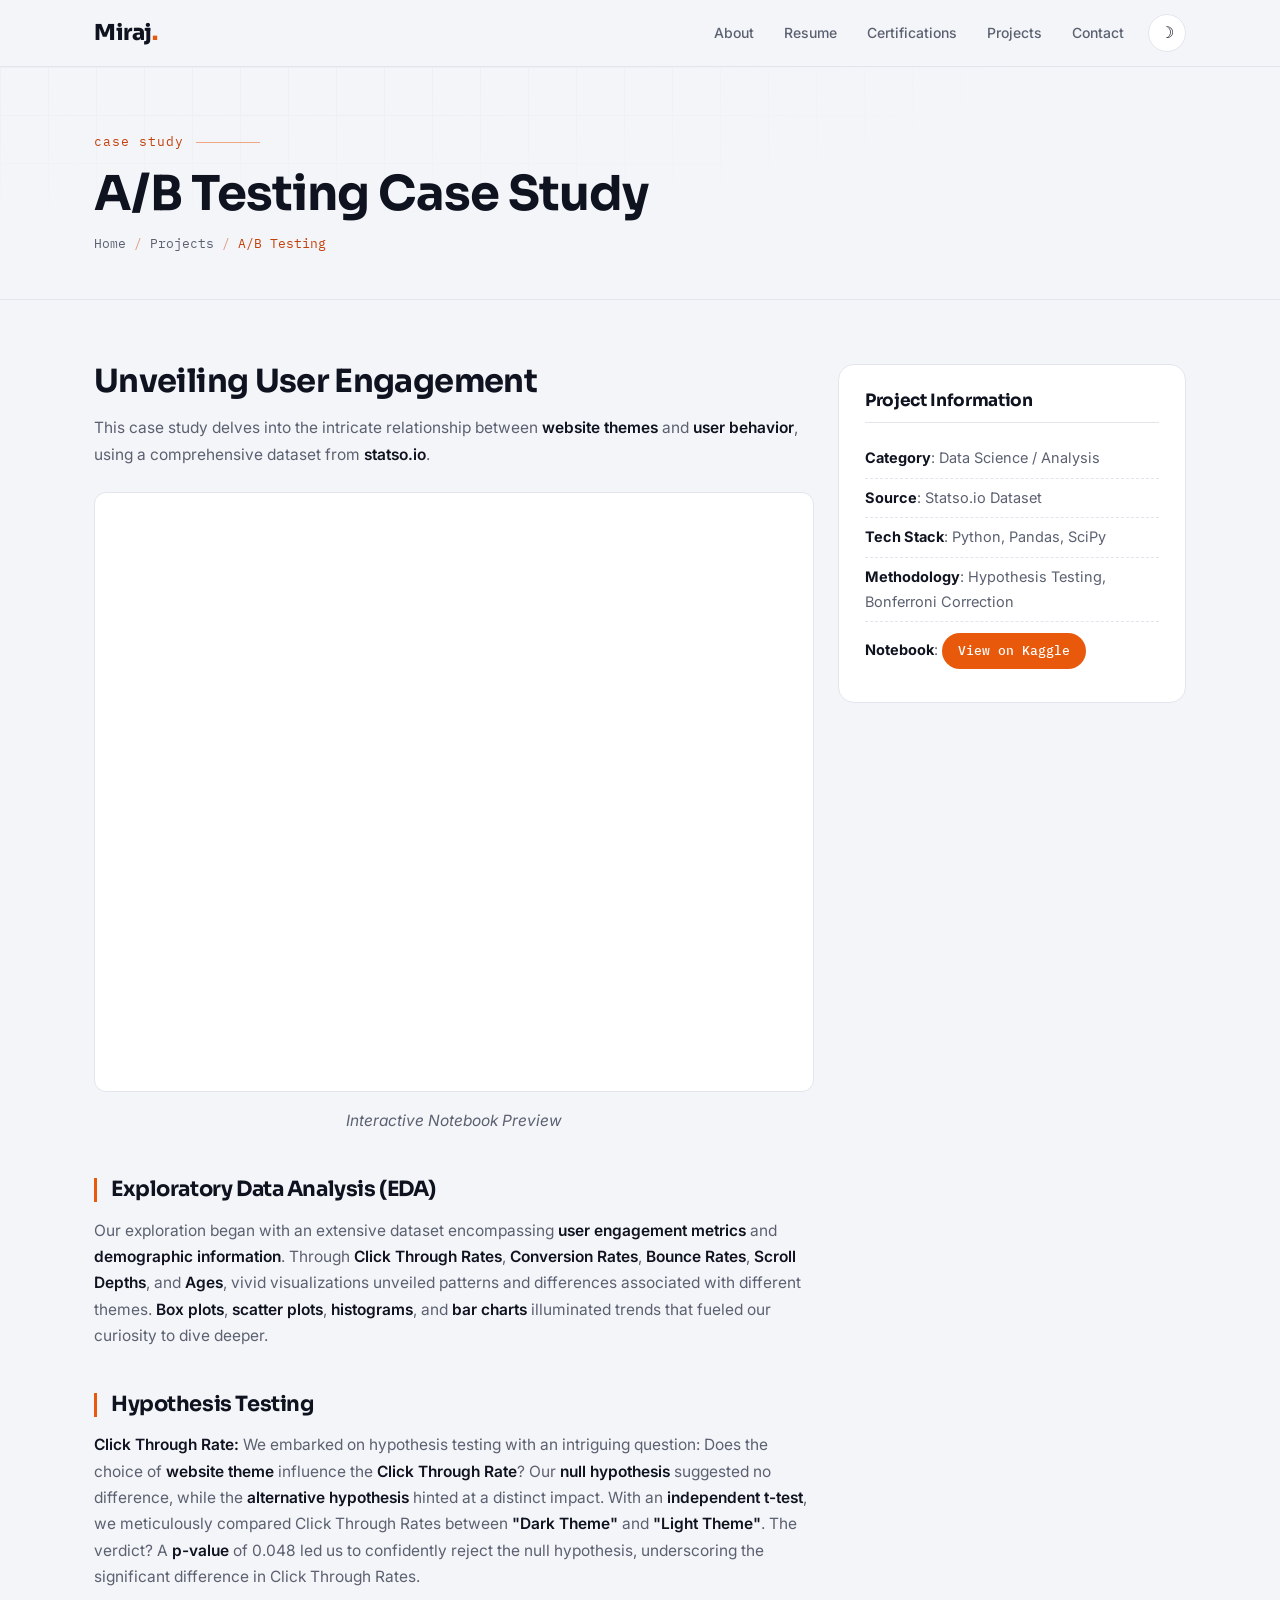
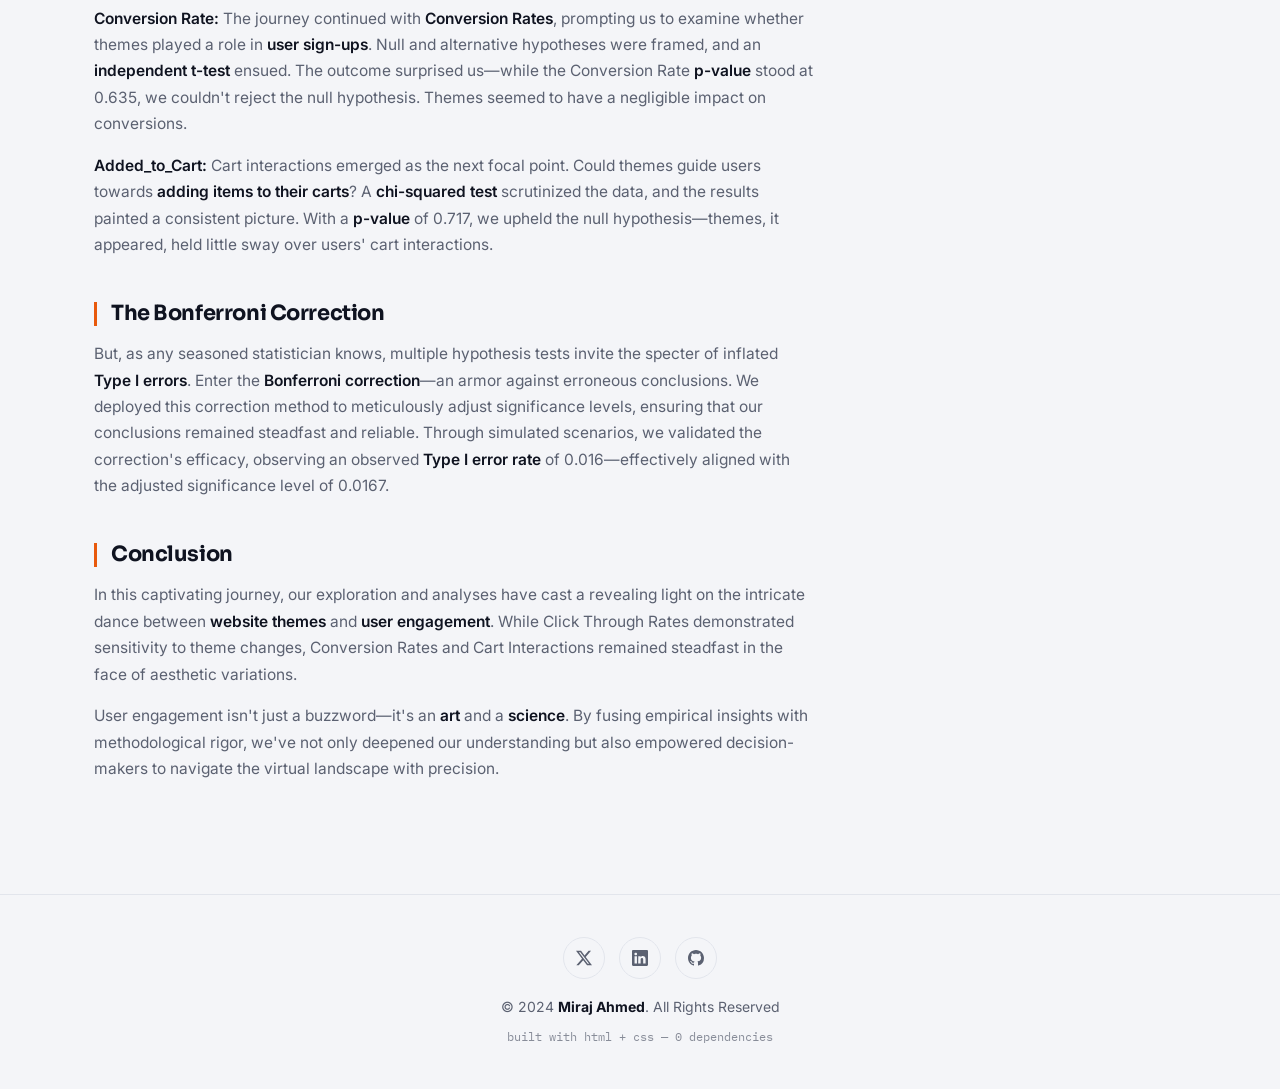
==== commit 68be13fb: "updated" ====
--- a/ab_testing.html
+++ b/ab_testing.html
@@ -13,184 +13,152 @@
 
   <link rel="preconnect" href="https://fonts.googleapis.com">
   <link rel="preconnect" href="https://fonts.gstatic.com" crossorigin>
-  <link href="https://fonts.googleapis.com/css2?family=Inter:wght@300;400;500;700;800&display=swap" rel="stylesheet">
+  <link href="https://fonts.googleapis.com/css2?family=Sora:wght@600;700;800&family=Inter:wght@400;500;600&family=IBM+Plex+Mono:wght@400;500&display=swap" rel="stylesheet">
 
-  <link href="assets/vendor/bootstrap/css/bootstrap.min.css" rel="stylesheet">
-  <link href="assets/vendor/bootstrap-icons/bootstrap-icons.css" rel="stylesheet">
-  <link href="assets/vendor/aos/aos.css" rel="stylesheet">
-  <link href="assets/vendor/glightbox/css/glightbox.min.css" rel="stylesheet">
-  <link href="assets/vendor/swiper/swiper-bundle.min.css" rel="stylesheet">
+  <link href="assets/css/home.css" rel="stylesheet">
 
-  <link href="assets/css/main.css" rel="stylesheet">
+  <script>
+    (function () {
+      var t = localStorage.getItem("theme") ||
+        (window.matchMedia("(prefers-color-scheme: dark)").matches ? "dark" : "light");
+      document.documentElement.setAttribute("data-theme", t);
+    })();
+  </script>
 </head>
 
-<body class="portfolio-details-page">
+<body>
 
-  <header id="header" class="header d-flex align-items-center sticky-top">
-    <div class="container-fluid container-xl position-relative d-flex align-items-center justify-content-between">
-
-      <a href="index.html" class="logo d-flex align-items-center">
-        <h1 class="sitename">Miraj.</h1>
-      </a>
-
-      <nav id="navmenu" class="navmenu">
-
-
-
-        <div class="theme-switch-wrapper">
-          <label class="theme-switch" for="checkbox" title="Toggle Dark Mode">
-            <input type="checkbox" id="checkbox" />
-            <div class="slider round">
-              <i class="bi bi-sun-fill sun-icon"></i>
-              <i class="bi bi-moon-fill moon-icon"></i>
-            </div>
-          </label>
-        </div>
-
-
+  <header class="site-header">
+    <div class="wrap">
+      <a href="index.html" class="logo">Miraj<span>.</span></a>
+      <nav class="nav" aria-label="Main navigation">
+        <a href="index.html#about">About</a>
+        <a href="index.html#resume">Resume</a>
+        <a href="index.html#certifications">Certifications</a>
+        <a href="index.html#portfolio">Projects</a>
+        <a href="index.html#contact">Contact</a>
+        <button class="theme-toggle" id="themeToggle" title="Toggle dark mode" aria-label="Toggle dark mode">
+          <span class="icon-moon">&#9789;</span>
+          <span class="icon-sun">&#9728;</span>
+        </button>
       </nav>
-
     </div>
   </header>
 
-  <main class="main">
+  <main id="top">
 
-    <div class="page-title" data-aos="fade">
-      <div class="container d-lg-flex justify-content-between align-items-center">
-        <h1 class="mb-2 mb-lg-0">A/B Testing Case Study</h1>
-        <nav class="breadcrumbs">
-          <ol>
-            <li><a href="index.html">Home</a></li>
-            <li><a href="index.html#portfolio">Projects</a></li>
-            <li class="current">A/B Testing</li>
-          </ol>
+    <div class="page-head">
+      <div class="wrap">
+        <p class="data-label">case study</p>
+        <h1>A/B Testing Case Study</h1>
+        <nav class="breadcrumbs" aria-label="Breadcrumb">
+          <a href="index.html">Home</a><span class="sep">/</span><a href="index.html#portfolio">Projects</a><span class="sep">/</span><span>A/B Testing</span>
         </nav>
       </div>
     </div>
 
-    <section id="portfolio-details" class="portfolio-details section">
-      <div class="container" data-aos="fade-up" data-aos-delay="100">
-
+    <section class="case">
+      <div class="wrap">
         <div class="row gy-4">
-
-          <div class="col-lg-4 order-lg-2">
-            <div class="portfolio-info" data-aos="fade-up" data-aos-delay="200">
-              <h3>Project Information</h3>
-              <ul>
-                <li><strong>Category</strong>: Data Science / Analysis</li>
-                <li><strong>Source</strong>: Statso.io Dataset</li>
-                <li><strong>Tech Stack</strong>: Python, Pandas, SciPy</li>
-                <li><strong>Methodology</strong>: Hypothesis Testing, Bonferroni Correction</li>
-                <li><strong>Notebook</strong>: <a
-                    href="https://www.kaggle.com/embed/mirajahmedlearns/a-b-testing-of-themes-using-python?kernelSessionId=140454144"
-                    target="_blank" class="btn-visit">View on Kaggle</a></li>
-              </ul>
-            </div>
-          </div>
-
-          <div class="col-lg-8 order-lg-1">
-            <div class="portfolio-description" data-aos="fade-up" data-aos-delay="300">
-
-              <h2>Unveiling User Engagement</h2>
-              <p>
-                This case study delves into the intricate relationship between <strong>website themes</strong> and
-                <strong>user behavior</strong>, using a comprehensive dataset from <strong>statso.io</strong>.
-              </p>
-
-              <div class="my-4 text-center">
-                <iframe
-                  src="https://www.kaggle.com/embed/mirajahmedlearns/a-b-testing-of-themes-using-python?kernelSessionId=140454144"
-                  height="600" style="width: 100%; border: 1px solid #eaeaea; border-radius: 12px;" frameborder="0"
-                  scrolling="auto" title="A/B Testing of Themes using Python">
-                </iframe>
-                <p class="text-muted mt-2 small"><em>Interactive Notebook Preview</em></p>
-              </div>
-
-              <h3>Exploratory Data Analysis (EDA)</h3>
-              <p>Our exploration began with an extensive dataset encompassing <strong>user engagement metrics</strong>
-                and <strong>demographic information</strong>. Through <strong>Click Through Rates</strong>,
-                <strong>Conversion Rates</strong>, <strong>Bounce Rates</strong>, <strong>Scroll Depths</strong>, and
-                <strong>Ages</strong>, vivid visualizations unveiled patterns and differences associated with different
-                themes. <strong>Box plots</strong>, <strong>scatter plots</strong>, <strong>histograms</strong>, and
-                <strong>bar charts</strong> illuminated trends that fueled our curiosity to dive deeper.
-              </p>
-
-              <h3>Hypothesis Testing</h3>
-              <p><strong>Click Through Rate:</strong> We embarked on hypothesis testing with an intriguing question:
-                Does the choice of <strong>website theme</strong> influence the <strong>Click Through Rate</strong>? Our
-                <strong>null hypothesis</strong> suggested no difference, while the <strong>alternative
-                  hypothesis</strong> hinted at a distinct impact. With an <strong>independent t-test</strong>, we
-                meticulously compared Click Through Rates between <strong>"Dark Theme"</strong> and <strong>"Light
-                  Theme"</strong>. The verdict? A <strong>p-value</strong> of 0.048 led us to confidently reject the
-                null hypothesis, underscoring the significant difference in Click Through Rates.
-              </p>
-
-              <p><strong>Conversion Rate:</strong> The journey continued with <strong>Conversion Rates</strong>,
-                prompting us to examine whether themes played a role in <strong>user sign-ups</strong>. Null and
-                alternative hypotheses were framed, and an <strong>independent t-test</strong> ensued. The outcome
-                surprised us—while the Conversion Rate <strong>p-value</strong> stood at 0.635, we couldn't reject the
-                null hypothesis. Themes seemed to have a negligible impact on conversions.</p>
-
-              <p><strong>Added_to_Cart:</strong> Cart interactions emerged as the next focal point. Could themes guide
-                users towards <strong>adding items to their carts</strong>? A <strong>chi-squared test</strong>
-                scrutinized the data, and the results painted a consistent picture. With a <strong>p-value</strong> of
-                0.717, we upheld the null hypothesis—themes, it appeared, held little sway over users' cart
-                interactions.</p>
-
-              <h3>The Bonferroni Correction</h3>
-              <p>But, as any seasoned statistician knows, multiple hypothesis tests invite the specter of inflated
-                <strong>Type I errors</strong>. Enter the <strong>Bonferroni correction</strong>—an armor against
-                erroneous conclusions. We deployed this correction method to meticulously adjust significance levels,
-                ensuring that our conclusions remained steadfast and reliable. Through simulated scenarios, we validated
-                the correction's efficacy, observing an observed <strong>Type I error rate</strong> of 0.016—effectively
-                aligned with the adjusted significance level of 0.0167.
-              </p>
-
-              <h3>Conclusion</h3>
-              <p>In this captivating journey, our exploration and analyses have cast a revealing light on the intricate
-                dance between <strong>website themes</strong> and <strong>user engagement</strong>. While Click Through
-                Rates demonstrated sensitivity to theme changes, Conversion Rates and Cart Interactions remained
-                steadfast in the face of aesthetic variations.</p>
-              <p>
-                User engagement isn't just a buzzword—it's an <strong>art</strong> and a <strong>science</strong>. By
-                fusing empirical insights with methodological rigor, we've not only deepened our understanding but also
-                empowered decision-makers to navigate the virtual landscape with precision.
-              </p>
-            </div>
-          </div>
-
+        <div class="col-lg-4 order-lg-2 reveal">
+        <div class="portfolio-info">
+        <h3>Project Information</h3>
+        <ul>
+        <li><strong>Category</strong>: Data Science / Analysis</li>
+        <li><strong>Source</strong>: Statso.io Dataset</li>
+        <li><strong>Tech Stack</strong>: Python, Pandas, SciPy</li>
+        <li><strong>Methodology</strong>: Hypothesis Testing, Bonferroni Correction</li>
+        <li><strong>Notebook</strong>: <a class="btn-visit" href="https://www.kaggle.com/embed/mirajahmedlearns/a-b-testing-of-themes-using-python?kernelSessionId=140454144" rel="noopener" target="_blank">View on Kaggle</a></li>
+        </ul>
         </div>
-
+        </div>
+        <div class="col-lg-8 order-lg-1 reveal">
+        <div class="portfolio-description">
+        <h2>Unveiling User Engagement</h2>
+        <p>
+                        This case study delves into the intricate relationship between <strong>website themes</strong> and
+                        <strong>user behavior</strong>, using a comprehensive dataset from <strong>statso.io</strong>.
+                      </p>
+        <div class="my-4 text-center">
+        <iframe frameborder="0" height="600" scrolling="auto" src="https://www.kaggle.com/embed/mirajahmedlearns/a-b-testing-of-themes-using-python?kernelSessionId=140454144" style="width: 100%; border: 1px solid #eaeaea; border-radius: 12px;" title="A/B Testing of Themes using Python">
+        </iframe>
+        <p class="text-muted mt-2 small"><em>Interactive Notebook Preview</em></p>
+        </div>
+        <h3>Exploratory Data Analysis (EDA)</h3>
+        <p>Our exploration began with an extensive dataset encompassing <strong>user engagement metrics</strong>
+                        and <strong>demographic information</strong>. Through <strong>Click Through Rates</strong>,
+                        <strong>Conversion Rates</strong>, <strong>Bounce Rates</strong>, <strong>Scroll Depths</strong>, and
+                        <strong>Ages</strong>, vivid visualizations unveiled patterns and differences associated with different
+                        themes. <strong>Box plots</strong>, <strong>scatter plots</strong>, <strong>histograms</strong>, and
+                        <strong>bar charts</strong> illuminated trends that fueled our curiosity to dive deeper.
+                      </p>
+        <h3>Hypothesis Testing</h3>
+        <p><strong>Click Through Rate:</strong> We embarked on hypothesis testing with an intriguing question:
+                        Does the choice of <strong>website theme</strong> influence the <strong>Click Through Rate</strong>? Our
+                        <strong>null hypothesis</strong> suggested no difference, while the <strong>alternative
+                          hypothesis</strong> hinted at a distinct impact. With an <strong>independent t-test</strong>, we
+                        meticulously compared Click Through Rates between <strong>"Dark Theme"</strong> and <strong>"Light
+                          Theme"</strong>. The verdict? A <strong>p-value</strong> of 0.048 led us to confidently reject the
+                        null hypothesis, underscoring the significant difference in Click Through Rates.
+                      </p>
+        <p><strong>Conversion Rate:</strong> The journey continued with <strong>Conversion Rates</strong>,
+                        prompting us to examine whether themes played a role in <strong>user sign-ups</strong>. Null and
+                        alternative hypotheses were framed, and an <strong>independent t-test</strong> ensued. The outcome
+                        surprised us—while the Conversion Rate <strong>p-value</strong> stood at 0.635, we couldn't reject the
+                        null hypothesis. Themes seemed to have a negligible impact on conversions.</p>
+        <p><strong>Added_to_Cart:</strong> Cart interactions emerged as the next focal point. Could themes guide
+                        users towards <strong>adding items to their carts</strong>? A <strong>chi-squared test</strong>
+                        scrutinized the data, and the results painted a consistent picture. With a <strong>p-value</strong> of
+                        0.717, we upheld the null hypothesis—themes, it appeared, held little sway over users' cart
+                        interactions.</p>
+        <h3>The Bonferroni Correction</h3>
+        <p>But, as any seasoned statistician knows, multiple hypothesis tests invite the specter of inflated
+                        <strong>Type I errors</strong>. Enter the <strong>Bonferroni correction</strong>—an armor against
+                        erroneous conclusions. We deployed this correction method to meticulously adjust significance levels,
+                        ensuring that our conclusions remained steadfast and reliable. Through simulated scenarios, we validated
+                        the correction's efficacy, observing an observed <strong>Type I error rate</strong> of 0.016—effectively
+                        aligned with the adjusted significance level of 0.0167.
+                      </p>
+        <h3>Conclusion</h3>
+        <p>In this captivating journey, our exploration and analyses have cast a revealing light on the intricate
+                        dance between <strong>website themes</strong> and <strong>user engagement</strong>. While Click Through
+                        Rates demonstrated sensitivity to theme changes, Conversion Rates and Cart Interactions remained
+                        steadfast in the face of aesthetic variations.</p>
+        <p>
+                        User engagement isn't just a buzzword—it's an <strong>art</strong> and a <strong>science</strong>. By
+                        fusing empirical insights with methodological rigor, we've not only deepened our understanding but also
+                        empowered decision-makers to navigate the virtual landscape with precision.
+                      </p>
+        </div>
+        </div>
+        </div>
       </div>
     </section>
 
   </main>
 
-  <footer id="footer" class="footer">
-    <div class="container text-center">
-      <div class="social-links d-flex justify-content-center mb-3">
-        <a href="https://twitter.com/symanto_"><i class="bi bi-twitter-x"></i></a>
-        <a href="https://www.linkedin.com/in/mirajsym/"><i class="bi bi-linkedin"></i></a>
+  <footer class="site-footer">
+    <div class="wrap">
+      <div class="socials">
+        <a href="https://twitter.com/symanto_" aria-label="Twitter">
+          <svg viewBox="0 0 16 16"><path d="M12.6.75h2.454l-5.36 6.142L16 15.25h-4.937l-3.867-5.07-4.425 5.07H.316l5.733-6.57L0 .75h5.063l3.495 4.633L12.601.75Zm-.86 13.028h1.36L4.323 2.145H2.865z"/></svg>
+        </a>
+        <a href="https://www.linkedin.com/in/mirajsym/" aria-label="LinkedIn">
+          <svg viewBox="0 0 16 16"><path d="M0 1.146C0 .513.526 0 1.175 0h13.65C15.474 0 16 .513 16 1.146v13.708c0 .633-.526 1.146-1.175 1.146H1.175C.526 16 0 15.487 0 14.854zm4.943 12.248V6.169H2.542v7.225zm-1.2-8.212c.837 0 1.358-.554 1.358-1.248-.015-.709-.52-1.248-1.342-1.248S2.4 3.226 2.4 3.934c0 .694.521 1.248 1.327 1.248zm4.908 8.212V9.359c0-.216.016-.432.08-.586.173-.431.568-.878 1.232-.878.869 0 1.216.662 1.216 1.634v3.865h2.401V9.25c0-2.22-1.184-3.252-2.764-3.252-1.274 0-1.845.7-2.165 1.193v.025h-.016l.016-.025V6.169h-2.4c.03.678 0 7.225 0 7.225z"/></svg>
+        </a>
+        <a href="https://github.com/mirajSYM02" aria-label="GitHub">
+          <svg viewBox="0 0 16 16"><path d="M8 0C3.58 0 0 3.58 0 8c0 3.54 2.29 6.53 5.47 7.59.4.07.55-.17.55-.38 0-.19-.01-.82-.01-1.49-2.01.37-2.53-.49-2.69-.94-.09-.23-.48-.94-.82-1.13-.28-.15-.68-.52-.01-.53.63-.01 1.08.58 1.23.82.72 1.21 1.87.87 2.33.66.07-.52.28-.87.51-1.07-1.78-.2-3.64-.89-3.64-3.95 0-.87.31-1.59.82-2.15-.08-.2-.36-1.02.08-2.12 0 0 .67-.21 2.2.82.64-.18 1.32-.27 2-.27s1.36.09 2 .27c1.53-1.04 2.2-.82 2.2-.82.44 1.1.16 1.92.08 2.12.51.56.82 1.27.82 2.15 0 3.07-1.87 3.75-3.65 3.95.29.25.54.73.54 1.48 0 1.07-.01 1.93-.01 2.2 0 .21.15.46.55.38A8.01 8.01 0 0 0 16 8c0-4.42-3.58-8-8-8"/></svg>
+        </a>
       </div>
-      <div class="copyright">
-        <p>&copy; 2024 <strong>Miraj Ahmed</strong>. All Rights Reserved</p>
-      </div>
+      <p>&copy; 2024 <strong>Miraj Ahmed</strong>. All Rights Reserved</p>
+      <p class="mono-sign">built with html + css &mdash; 0 dependencies</p>
     </div>
   </footer>
 
-  <a href="#" id="scroll-top" class="scroll-top d-flex align-items-center justify-content-center"><i
-      class="bi bi-arrow-up-short"></i></a>
-  <div id="preloader"></div>
+  <a href="#top" class="scroll-top" id="scrollTop" aria-label="Scroll to top">&uarr;</a>
 
-  <script src="assets/vendor/bootstrap/js/bootstrap.bundle.min.js"></script>
-  <script src="assets/vendor/aos/aos.js"></script>
-  <script src="assets/vendor/glightbox/js/glightbox.min.js"></script>
-  <script src="assets/vendor/swiper/swiper-bundle.min.js"></script>
-  <script src="assets/vendor/imagesloaded/imagesloaded.pkgd.min.js"></script>
-  <script src="assets/vendor/isotope-layout/isotope.pkgd.min.js"></script>
-
-  <script src="assets/js/main.js"></script>
+  <script src="assets/js/site.js"></script>
 
 </body>
 
-</html>+</html>
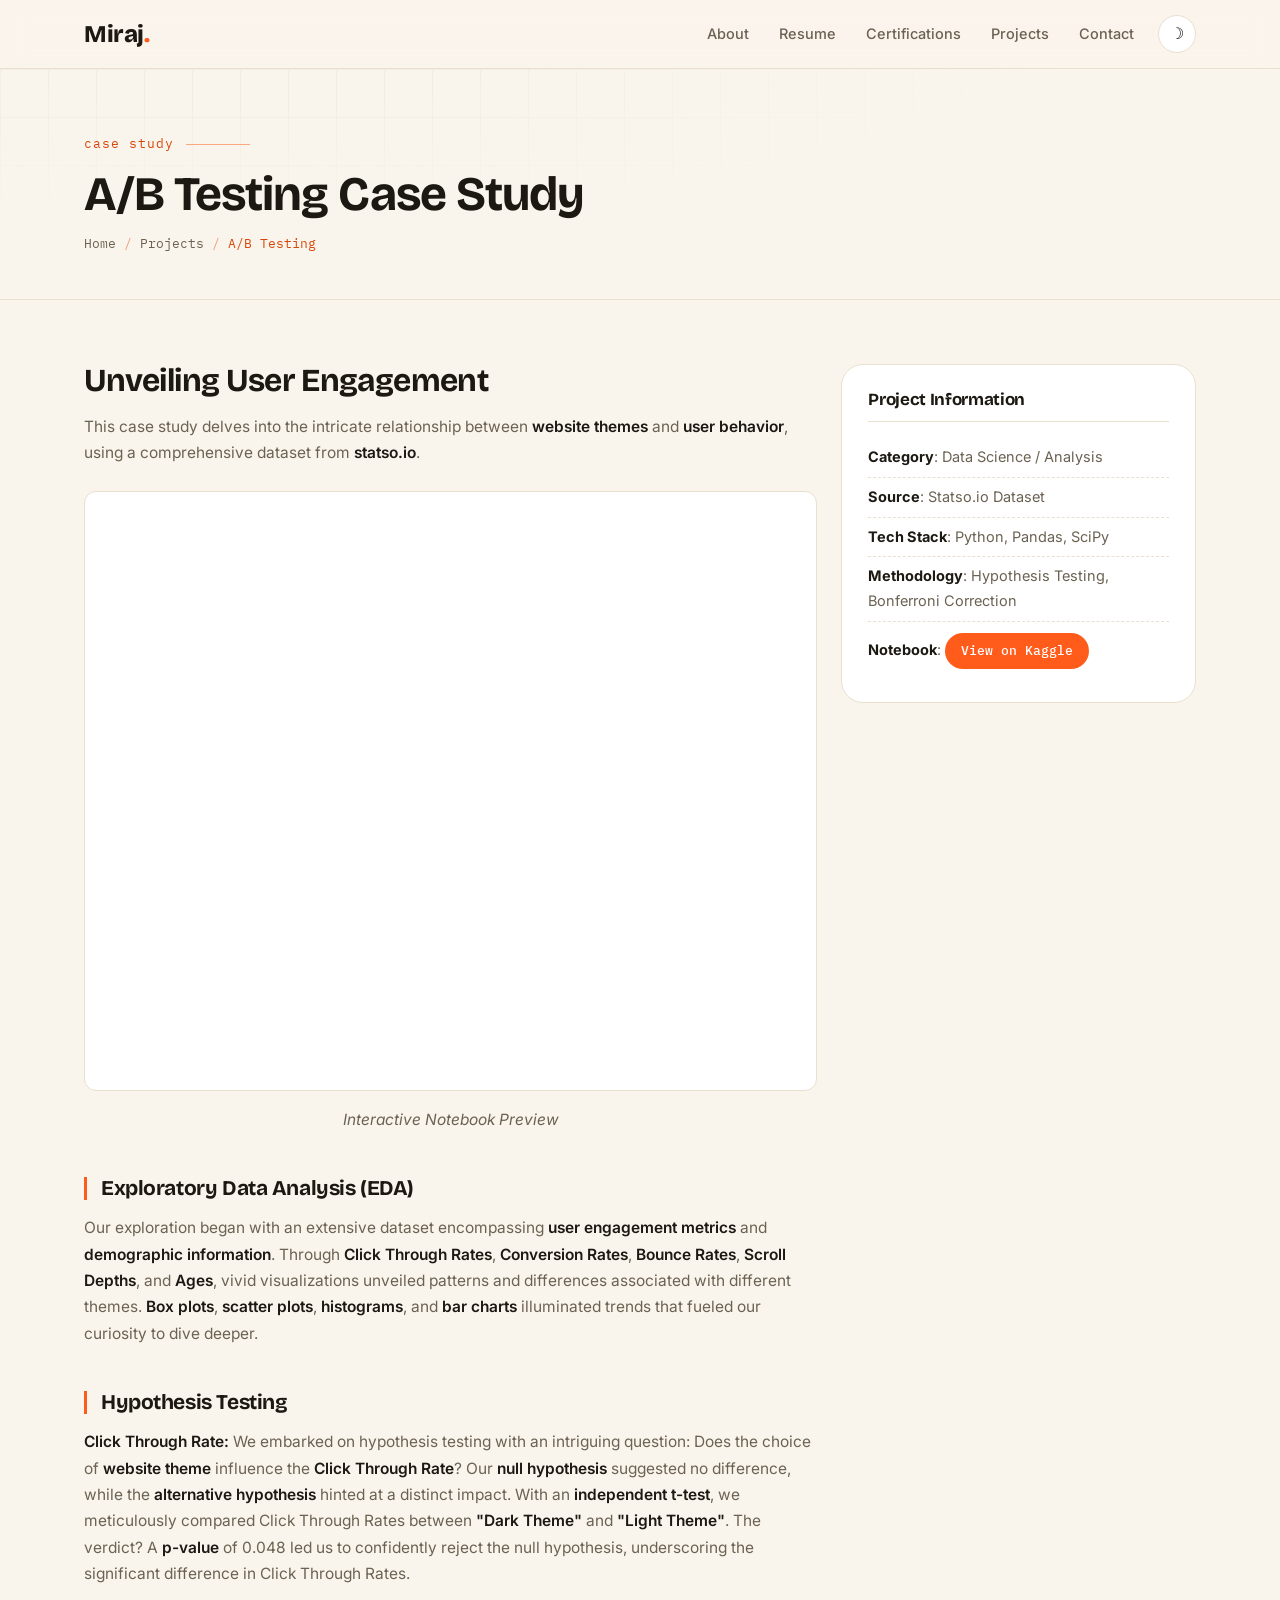
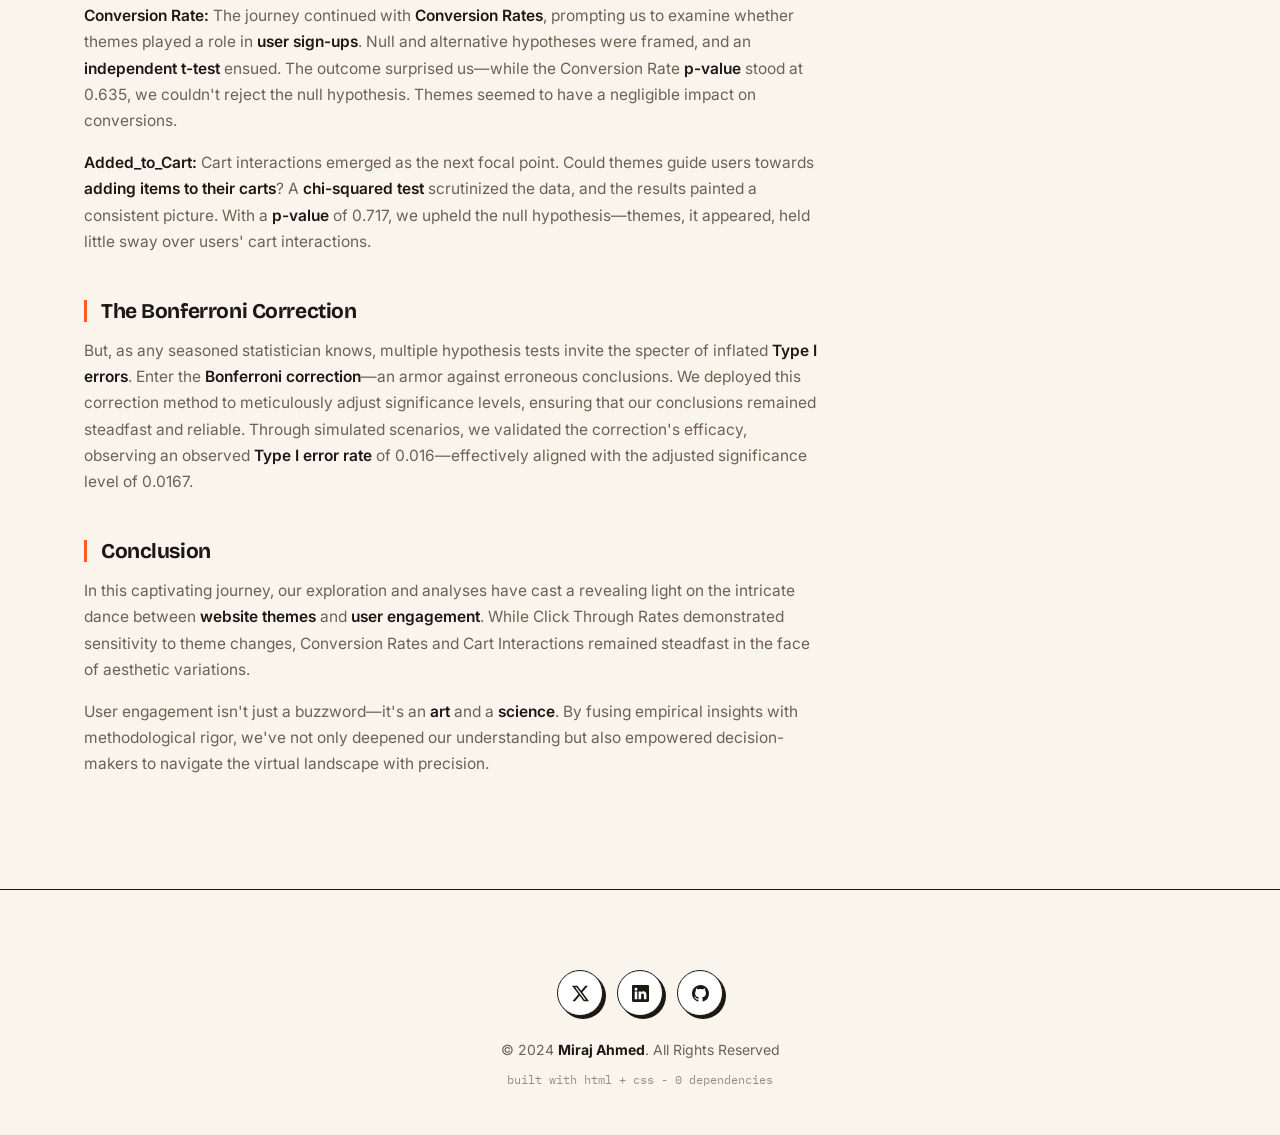
==== commit 5d635eb0: "updated" ====
--- a/ab_testing.html
+++ b/ab_testing.html
@@ -13,7 +13,7 @@
 
   <link rel="preconnect" href="https://fonts.googleapis.com">
   <link rel="preconnect" href="https://fonts.gstatic.com" crossorigin>
-  <link href="https://fonts.googleapis.com/css2?family=Sora:wght@600;700;800&family=Inter:wght@400;500;600&family=IBM+Plex+Mono:wght@400;500&display=swap" rel="stylesheet">
+  <link href="https://fonts.googleapis.com/css2?family=Bricolage+Grotesque:opsz,wght@12..96,400..800&family=Caveat:wght@500;600&family=Inter:wght@400;500;600&family=IBM+Plex+Mono:wght@400;500&display=swap" rel="stylesheet">
 
   <link href="assets/css/home.css" rel="stylesheet">
 
@@ -151,7 +151,7 @@
         </a>
       </div>
       <p>&copy; 2024 <strong>Miraj Ahmed</strong>. All Rights Reserved</p>
-      <p class="mono-sign">built with html + css &mdash; 0 dependencies</p>
+      <p class="mono-sign">built with html + css - 0 dependencies</p>
     </div>
   </footer>
 
--- a/assets/css/home.css
+++ b/assets/css/home.css
@@ -0,0 +1,1427 @@
+/* ============================================================
+   MIRAJ AHMED — PORTFOLIO (v4 "exhibition")
+   Plain HTML/CSS. Zero dependencies.
+   Direction: gallery/exhibition feel (ref: diana.lu) translated
+   for a data analyst — warm paper, big friendly type, sticker
+   labels, rotated tiles, hand-drawn doodles, mono data-labels.
+   ============================================================ */
+
+:root {
+  --bg: #faf5ec;
+  --surface: #ffffff;
+  --ink: #1c1812;
+  --muted: #6b6253;
+  --line: #e8dfce;
+  --accent: #ff5c1c;
+  --accent-ink: #d8470b;
+  --accent-soft: rgba(255, 92, 28, 0.09);
+  --accent-rgb: 255, 92, 28;
+
+  /* sticker palette (category labels) */
+  --st-yellow: #ffd43b;
+  --st-blue: #74c0fc;
+  --st-pink: #faa2c1;
+  --st-green: #69db7c;
+
+  --shadow: 0 1px 2px rgba(28, 24, 18, 0.05), 0 10px 28px rgba(28, 24, 18, 0.08);
+  --shadow-lift: 0 4px 8px rgba(28, 24, 18, 0.08), 0 22px 48px rgba(28, 24, 18, 0.16);
+  --radius: 22px;
+
+  --font-display: "Bricolage Grotesque", system-ui, sans-serif;
+  --font-hand: "Caveat", cursive;
+  --font-body: "Inter", system-ui, sans-serif;
+  --font-mono: "IBM Plex Mono", ui-monospace, SFMono-Regular, Menlo, monospace;
+}
+
+[data-theme="dark"] {
+  --bg: #16120c;
+  --surface: #211c14;
+  --ink: #f6efe2;
+  --muted: #a89c87;
+  --line: #352d20;
+  --accent: #ff7a3d;
+  --accent-ink: #ff9663;
+  --accent-soft: rgba(255, 122, 61, 0.12);
+  --accent-rgb: 255, 122, 61;
+  --st-yellow: #e6bc2f;
+  --st-blue: #5aa9e6;
+  --st-pink: #e487a9;
+  --st-green: #4cba66;
+  --shadow: 0 1px 2px rgba(0, 0, 0, 0.4), 0 10px 28px rgba(0, 0, 0, 0.45);
+  --shadow-lift: 0 4px 8px rgba(0, 0, 0, 0.5), 0 22px 48px rgba(0, 0, 0, 0.6);
+}
+
+/* ---------- Base ---------- */
+*, *::before, *::after { box-sizing: border-box; }
+
+html { scroll-behavior: smooth; }
+
+body {
+  margin: 0;
+  font-family: var(--font-body);
+  font-size: 16px;
+  line-height: 1.7;
+  color: var(--muted);
+  background: var(--bg);
+  -webkit-font-smoothing: antialiased;
+  overflow-x: hidden;
+  transition: background-color 0.3s ease, color 0.3s ease;
+}
+
+img { max-width: 100%; display: block; }
+a { color: var(--accent-ink); text-decoration: none; }
+a:hover { color: var(--accent); }
+
+h1, h2, h3, h4 {
+  font-family: var(--font-display);
+  color: var(--ink);
+  line-height: 1.08;
+  margin: 0 0 0.5em;
+  letter-spacing: -0.02em;
+}
+
+.wrap { max-width: 1160px; margin: 0 auto; padding: 0 24px; }
+
+section { padding: 100px 0; }
+
+/* mono "query result" label — kept from v3: it's the analyst identity */
+.data-label {
+  font-family: var(--font-mono);
+  font-size: 13px;
+  letter-spacing: 0.08em;
+  text-transform: lowercase;
+  color: var(--accent-ink);
+  display: flex;
+  align-items: center;
+  gap: 12px;
+  margin: 0 0 14px;
+}
+
+.data-label::after {
+  content: "";
+  height: 1px;
+  width: 64px;
+  background: var(--accent);
+  opacity: 0.5;
+}
+
+.section-title h2 {
+  font-size: clamp(34px, 5vw, 56px);
+  font-weight: 800;
+  margin-bottom: 10px;
+}
+
+.section-title { position: relative; }
+
+.section-title > p { margin: 0 0 52px; max-width: 56ch; font-size: 17px; }
+
+/* hand-written annotations */
+.hand {
+  font-family: var(--font-hand);
+  font-size: 22px;
+  color: var(--accent-ink);
+  transform: rotate(-3deg);
+  display: inline-block;
+}
+
+/* hand-drawn doodles (inline SVG) */
+.doodle { position: absolute; pointer-events: none; color: var(--accent); }
+.doodle path { fill: none; stroke: currentColor; stroke-width: 3; stroke-linecap: round; stroke-linejoin: round; }
+
+/* ---------- Scroll reveal ---------- */
+.reveal {
+  opacity: 0;
+  transform: translateY(26px);
+  transition: opacity 0.7s ease, transform 0.7s ease;
+}
+
+.reveal.in { opacity: 1; transform: none; }
+.reveal[data-delay="1"] { transition-delay: 0.1s; }
+.reveal[data-delay="2"] { transition-delay: 0.2s; }
+.reveal[data-delay="3"] { transition-delay: 0.3s; }
+
+/* ---------- Header ---------- */
+.site-header {
+  position: sticky;
+  top: 0;
+  z-index: 100;
+  background: color-mix(in srgb, var(--bg) 82%, transparent);
+  backdrop-filter: blur(14px);
+  -webkit-backdrop-filter: blur(14px);
+  border-bottom: 1px solid var(--line);
+}
+
+.site-header .wrap {
+  display: flex;
+  align-items: center;
+  justify-content: space-between;
+  height: 68px;
+}
+
+.logo {
+  font-family: var(--font-display);
+  font-weight: 800;
+  font-size: 24px;
+  color: var(--ink);
+  letter-spacing: -0.02em;
+}
+
+.logo span { color: var(--accent); }
+
+.nav { display: flex; align-items: center; gap: 2px; }
+
+.nav a {
+  font-size: 14.5px;
+  font-weight: 500;
+  color: var(--muted);
+  padding: 8px 14px;
+  border-radius: 999px;
+  transition: color 0.2s, background 0.2s;
+}
+
+.nav a:hover { color: var(--ink); background: var(--accent-soft); }
+
+.theme-toggle {
+  margin-left: 8px;
+  width: 38px;
+  height: 38px;
+  border: 1px solid var(--line);
+  border-radius: 999px;
+  background: var(--surface);
+  color: var(--ink);
+  cursor: pointer;
+  display: inline-flex;
+  align-items: center;
+  justify-content: center;
+  font-size: 16px;
+  transition: border-color 0.2s, transform 0.3s;
+}
+
+.theme-toggle:hover { border-color: var(--accent); transform: rotate(40deg); }
+.theme-toggle .icon-sun { display: none; }
+[data-theme="dark"] .theme-toggle .icon-sun { display: inline; }
+[data-theme="dark"] .theme-toggle .icon-moon { display: none; }
+
+@media (max-width: 760px) { .nav a { display: none; } }
+
+/* ---------- Hero ---------- */
+.hero {
+  padding: 100px 0 80px;
+  position: relative;
+  overflow: hidden;
+}
+
+.hero .wrap {
+  position: relative;
+  display: grid;
+  grid-template-columns: 1.15fr 0.85fr;
+  gap: 56px;
+  align-items: center;
+}
+
+@media (max-width: 940px) {
+  .hero .wrap { grid-template-columns: 1fr; }
+  .hero-panel { max-width: 460px; }
+}
+
+.hero h1 {
+  font-size: clamp(52px, 9vw, 108px);
+  font-weight: 800;
+  letter-spacing: -0.03em;
+  margin: 0 0 18px;
+  position: relative;
+}
+
+.hero h1 .dot { color: var(--accent); }
+
+/* wobbly underline beneath the name */
+.hero h1 .squiggle {
+  position: absolute;
+  left: 2px;
+  bottom: -14px;
+  width: min(320px, 60%);
+  height: 16px;
+}
+
+.hero h1 .squiggle path {
+  fill: none;
+  stroke: var(--accent);
+  stroke-width: 4;
+  stroke-linecap: round;
+  stroke-dasharray: 400;
+  stroke-dashoffset: 400;
+  animation: draw 1.1s ease-out 0.4s forwards;
+}
+
+@keyframes draw { to { stroke-dashoffset: 0; } }
+
+.hero .intro {
+  font-size: clamp(17px, 2.2vw, 21px);
+  line-height: 1.65;
+  max-width: 46ch;
+  margin: 18px 0 30px;
+}
+
+.hero .intro b { color: var(--ink); font-weight: 600; }
+
+.hero-links { display: flex; gap: 12px; flex-wrap: wrap; margin-bottom: 44px; }
+
+.chip {
+  display: inline-flex;
+  align-items: center;
+  gap: 8px;
+  padding: 10px 19px;
+  border: 1.5px solid var(--ink);
+  border-radius: 999px;
+  background: var(--surface);
+  color: var(--ink);
+  font-size: 14.5px;
+  font-weight: 600;
+  box-shadow: 3px 3px 0 var(--ink);
+  transition: transform 0.15s, box-shadow 0.15s;
+}
+
+.chip:hover {
+  color: var(--ink);
+  transform: translate(-2px, -2px);
+  box-shadow: 5px 5px 0 var(--accent);
+}
+
+.chip svg { width: 16px; height: 16px; fill: currentColor; }
+
+/* KPI counters — annotated, exhibition-plaque style */
+.kpis { display: flex; gap: 44px; flex-wrap: wrap; position: relative; }
+
+.kpi .num {
+  font-family: var(--font-display);
+  font-weight: 800;
+  font-size: clamp(30px, 3.6vw, 42px);
+  color: var(--ink);
+  letter-spacing: -0.02em;
+  line-height: 1;
+}
+
+.kpi .num em { font-style: normal; color: var(--accent); }
+
+.kpi .lbl {
+  font-family: var(--font-mono);
+  font-size: 12px;
+  letter-spacing: 0.08em;
+  text-transform: lowercase;
+  color: var(--muted);
+  margin-top: 6px;
+}
+
+/* ---------- Hero dashboard panel — now a taped-up exhibit ---------- */
+.hero-panel {
+  background: var(--surface);
+  border: 1.5px solid var(--ink);
+  border-radius: var(--radius);
+  box-shadow: 8px 8px 0 rgba(var(--accent-rgb), 0.9);
+  padding: 24px 24px 26px;
+  position: relative;
+  transform: rotate(1.6deg);
+  transform-style: preserve-3d;
+  transition: transform 0.25s ease;
+}
+
+/* tape strips */
+.hero-panel::before,
+.hero-panel::after {
+  content: "";
+  position: absolute;
+  width: 92px;
+  height: 26px;
+  background: rgba(var(--accent-rgb), 0.28);
+  border: 1px dashed rgba(var(--accent-rgb), 0.45);
+  top: -13px;
+}
+
+.hero-panel::before { left: 26px; transform: rotate(-6deg); }
+.hero-panel::after { right: 26px; transform: rotate(5deg); }
+
+.hero-panel .panel-head {
+  display: flex;
+  align-items: center;
+  justify-content: space-between;
+  margin-bottom: 18px;
+}
+
+.hero-panel .panel-title {
+  font-family: var(--font-mono);
+  font-size: 12px;
+  letter-spacing: 0.08em;
+  color: var(--muted);
+}
+
+.hero-panel .dots { display: flex; gap: 6px; }
+.hero-panel .dots i { width: 9px; height: 9px; border-radius: 50%; background: var(--line); }
+.hero-panel .dots i:first-child { background: var(--accent); }
+
+.bars {
+  display: flex;
+  align-items: flex-end;
+  gap: 10px;
+  height: 130px;
+  padding-bottom: 10px;
+  border-bottom: 1.5px solid var(--ink);
+  margin-bottom: 16px;
+}
+
+.bars i {
+  flex: 1;
+  border-radius: 8px 8px 2px 2px;
+  background: linear-gradient(to top, rgba(var(--accent-rgb), 0.35), rgba(var(--accent-rgb), 1));
+  height: var(--h);
+  transform-origin: bottom;
+  animation: grow 0.9s cubic-bezier(0.2, 0.7, 0.3, 1) backwards;
+}
+
+.bars i:nth-child(1) { animation-delay: 0.30s; }
+.bars i:nth-child(2) { animation-delay: 0.40s; }
+.bars i:nth-child(3) { animation-delay: 0.50s; }
+.bars i:nth-child(4) { animation-delay: 0.60s; }
+.bars i:nth-child(5) { animation-delay: 0.70s; }
+.bars i:nth-child(6) { animation-delay: 0.80s; }
+.bars i:nth-child(7) { animation-delay: 0.90s; }
+.bars i:nth-child(8) { animation-delay: 1.00s; }
+
+@keyframes grow { from { transform: scaleY(0); } }
+
+.panel-spark { display: flex; align-items: center; gap: 14px; }
+.panel-spark svg { flex: 1; height: 40px; }
+
+.panel-spark path {
+  fill: none;
+  stroke: var(--accent);
+  stroke-width: 3;
+  stroke-linecap: round;
+  stroke-dasharray: 420;
+  stroke-dashoffset: 420;
+  animation: draw 1.5s ease-out 1s forwards;
+}
+
+.panel-spark circle { fill: var(--accent); opacity: 0; animation: pop 0.3s ease-out 2.4s forwards; }
+@keyframes pop { to { opacity: 1; } }
+
+.panel-spark .delta {
+  font-family: var(--font-hand);
+  font-size: 20px;
+  color: var(--accent-ink);
+  white-space: nowrap;
+  transform: rotate(-2deg);
+}
+
+.panel-legend { display: flex; gap: 8px; flex-wrap: wrap; margin-top: 18px; }
+
+.panel-legend span {
+  font-family: var(--font-mono);
+  font-size: 11px;
+  padding: 4px 10px;
+  border-radius: 6px;
+  border: 1px solid var(--line);
+  color: var(--muted);
+}
+
+/* ---------- Doodle boy holding up the dashboard ---------- */
+.hero-panel { margin-bottom: 132px; } /* room for the boy below */
+
+.doodle-boy {
+  position: absolute;
+  top: calc(100% + 2px); /* hands touch the panel's bottom edge */
+  right: 22px;
+  width: 104px;
+  height: auto;
+  overflow: visible;
+  pointer-events: none;
+  transform-origin: 50% 92%;
+  animation: strain 0.38s ease-in-out infinite alternate;
+}
+
+.doodle-boy path,
+.doodle-boy circle {
+  fill: none;
+  stroke: var(--ink);
+  stroke-width: 3;
+  stroke-linecap: round;
+  stroke-linejoin: round;
+}
+
+.doodle-boy .shirt { stroke: var(--accent); stroke-width: 2.5; }
+.doodle-boy .fx { stroke-width: 2; opacity: 0.6; }
+
+.doodle-boy .sweat {
+  stroke: var(--accent);
+  stroke-width: 2;
+  opacity: 0;
+}
+
+.doodle-boy .s1 { animation: sweat 1.6s ease-in-out infinite; }
+.doodle-boy .s2 { animation: sweat 1.6s ease-in-out 0.7s infinite; }
+
+@keyframes strain {
+  from { transform: rotate(-1.6deg) translateY(0); }
+  to { transform: rotate(1.4deg) translateY(1.5px); }
+}
+
+@keyframes sweat {
+  0%, 100% { opacity: 0; transform: translateY(0); }
+  45% { opacity: 1; transform: translateY(4px); }
+}
+
+.strain-label {
+  position: absolute;
+  top: calc(100% + 44px);
+  right: 128px;
+  font-size: 21px;
+  white-space: nowrap;
+  transform: rotate(-5deg);
+  pointer-events: none;
+}
+
+@media (max-width: 940px) {
+  .hero-panel { margin-bottom: 140px; }
+}
+
+/* ---------- Doodle cast (inline SVG, ~1KB each, zero requests) ---------- */
+.dfig { overflow: visible; pointer-events: none; }
+
+.dfig path, .dfig circle, .dfig rect {
+  fill: none;
+  stroke: var(--ink);
+  stroke-width: 3;
+  stroke-linecap: round;
+  stroke-linejoin: round;
+}
+
+.dfig .accent { stroke: var(--accent); stroke-width: 2.5; }
+.dfig .fx { stroke-width: 2; opacity: 0.55; }
+
+/* waving arm (hero sitter + footer) */
+.dfig .wave {
+  transform-box: fill-box;
+  transform-origin: 0% 100%;
+  animation: wavearm 1.1s ease-in-out infinite;
+}
+
+@keyframes wavearm {
+  0%, 100% { transform: rotate(0deg); }
+  50% { transform: rotate(13deg); }
+}
+
+/* detective bobbing while inspecting */
+.bob { animation: bobbing 2.2s ease-in-out infinite; }
+
+@keyframes bobbing {
+  0%, 100% { transform: translateY(0); }
+  50% { transform: translateY(4px); }
+}
+
+/* boy sitting on the name */
+.name-wrap { position: relative; display: inline-block; }
+
+.d-sit {
+  position: absolute;
+  right: -16px;
+  top: -76px;
+  width: 86px;
+}
+
+@media (max-width: 560px) {
+  .d-sit { width: 62px; top: -56px; right: -8px; }
+}
+
+/* doodles beside section titles (desktop whitespace only) */
+.title-doodle {
+  position: absolute;
+  right: 28px;
+  top: 8px;
+  width: 110px;
+}
+
+.doodle-cap {
+  position: absolute;
+  pointer-events: none;
+  font-size: 20px;
+}
+
+.cap-run { right: 12px; top: 124px; transform: rotate(-4deg); }
+.cap-spy { right: 30px; top: 138px; transform: rotate(3deg); }
+.cap-look { right: 8px; top: -16px; transform: rotate(-5deg); }
+.cap-mail { right: 24px; top: 146px; transform: rotate(-4deg); }
+
+.d-run { width: 124px; top: 14px; }
+.d-spy { width: 112px; }
+.d-look { width: 84px; right: 48px; top: 0; }
+.d-mail { width: 104px; }
+
+@media (max-width: 900px) {
+  .title-doodle, .doodle-cap { display: none; }
+}
+
+/* footer waver beside the giant "Say ciao." */
+.site-footer .wrap { position: relative; }
+
+.d-bye {
+  position: absolute;
+  right: 6%;
+  top: 14px;
+  width: 92px;
+}
+
+@media (max-width: 760px) {
+  .d-bye { width: 64px; right: 2%; top: 6px; }
+}
+
+/* ---------- Marquee — "exhibition this way" ---------- */
+.marquee {
+  border-top: 1.5px solid var(--ink);
+  border-bottom: 1.5px solid var(--ink);
+  padding: 16px 0;
+  overflow: hidden;
+  background: var(--accent);
+  transform: rotate(-1deg) scale(1.02);
+  margin: 10px 0;
+}
+
+.marquee-track {
+  display: flex;
+  gap: 56px;
+  width: max-content;
+  animation: scroll 26s linear infinite;
+}
+
+.marquee:hover .marquee-track { animation-play-state: paused; }
+
+.marquee-track span {
+  font-family: var(--font-display);
+  font-weight: 700;
+  font-size: 19px;
+  letter-spacing: 0.01em;
+  color: #fff;
+  white-space: nowrap;
+  display: inline-flex;
+  align-items: center;
+  gap: 56px;
+}
+
+.marquee-track span::after { content: "→"; }
+
+@keyframes scroll { to { transform: translateX(-50%); } }
+
+/* second, quieter marquee for tools */
+.marquee.tools {
+  background: var(--surface);
+  transform: rotate(0);
+  border-color: var(--line);
+  border-width: 1px;
+  margin: 0;
+}
+
+.marquee.tools .marquee-track span {
+  font-family: var(--font-mono);
+  font-weight: 400;
+  font-size: 14px;
+  color: var(--muted);
+}
+
+.marquee.tools .marquee-track span::after { content: "◆"; font-size: 8px; color: var(--accent); }
+
+/* ---------- About — "Who this / What I use / How good" ---------- */
+.about-grid {
+  display: grid;
+  grid-template-columns: 340px 1fr;
+  gap: 64px;
+  align-items: start;
+}
+
+@media (max-width: 880px) { .about-grid { grid-template-columns: 1fr; gap: 44px; } }
+
+.about-photo {
+  position: relative;
+  max-width: 340px;
+  transform: rotate(-2deg);
+  background: var(--surface);
+  border: 1.5px solid var(--ink);
+  border-radius: 14px;
+  padding: 12px 12px 16px;
+  box-shadow: var(--shadow);
+}
+
+.about-photo img {
+  width: 100%;
+  height: auto;
+  object-fit: contain;
+  border-radius: 8px;
+}
+
+/* tape corners */
+.about-photo::before,
+.about-photo::after {
+  content: "";
+  position: absolute;
+  width: 84px;
+  height: 24px;
+  background: rgba(var(--accent-rgb), 0.28);
+  border: 1px dashed rgba(var(--accent-rgb), 0.45);
+}
+
+.about-photo::before { top: -12px; left: -22px; transform: rotate(-35deg); }
+.about-photo::after { bottom: -10px; right: -22px; transform: rotate(-32deg); }
+
+.about-photo .hand {
+  position: absolute;
+  bottom: -38px;
+  left: 50%;
+  transform: translateX(-50%) rotate(-3deg);
+  white-space: nowrap;
+}
+
+.qa-block { margin-bottom: 34px; }
+
+.qa-block h3 {
+  font-size: 24px;
+  font-weight: 800;
+  margin-bottom: 8px;
+}
+
+.qa-block h3 .q { color: var(--accent); }
+
+.qa-block p { margin: 0 0 10px; font-size: 16px; }
+.qa-block b, .qa-block strong { color: var(--ink); font-weight: 600; }
+
+.skills { display: flex; flex-wrap: wrap; gap: 8px; margin: 14px 0 0; }
+
+.skill-tag {
+  font-family: var(--font-mono);
+  font-size: 13px;
+  padding: 6px 14px;
+  border-radius: 999px;
+  background: var(--surface);
+  color: var(--ink);
+  border: 1.5px solid var(--ink);
+  transition: transform 0.15s, background 0.15s;
+}
+
+.skill-tag:hover { transform: rotate(-2deg) translateY(-2px); background: var(--accent-soft); }
+
+/* ---------- Resume ---------- */
+.resume-grid { display: grid; grid-template-columns: 1fr 1fr; gap: 60px; }
+
+@media (max-width: 860px) { .resume-grid { grid-template-columns: 1fr; } }
+
+.resume-col h3 {
+  font-size: 22px;
+  font-weight: 800;
+  margin-bottom: 28px;
+  padding-bottom: 12px;
+  border-bottom: 1.5px solid var(--ink);
+}
+
+.resume-item {
+  position: relative;
+  padding: 0 0 34px 30px;
+  border-left: 1.5px dashed var(--line);
+}
+
+.resume-item:last-child { padding-bottom: 0; }
+
+.resume-item::before {
+  content: "";
+  position: absolute;
+  left: -7px;
+  top: 6px;
+  width: 12px;
+  height: 12px;
+  border-radius: 50%;
+  background: var(--bg);
+  border: 2.5px solid var(--accent);
+  transition: background 0.2s, box-shadow 0.2s;
+}
+
+.resume-item:hover::before {
+  background: var(--accent);
+  box-shadow: 0 0 0 5px rgba(var(--accent-rgb), 0.18);
+}
+
+.resume-item h4 { font-size: 17.5px; margin-bottom: 4px; }
+
+.resume-item .when {
+  font-family: var(--font-mono);
+  font-size: 12.5px;
+  color: var(--accent-ink);
+  display: block;
+  margin-bottom: 4px;
+}
+
+.resume-item .where {
+  color: var(--ink);
+  font-weight: 500;
+  font-size: 14.5px;
+  display: block;
+  margin-bottom: 8px;
+}
+
+.resume-item p, .resume-item ul { font-size: 14.5px; margin: 0 0 8px; }
+.resume-item ul { padding-left: 18px; }
+.resume-item li { margin-bottom: 4px; }
+
+.doc-link { font-size: 13.5px; font-weight: 600; display: inline-flex; align-items: center; gap: 6px; }
+
+/* ---------- Exhibition tiles (certs + projects) ---------- */
+.card-grid {
+  display: grid;
+  grid-template-columns: repeat(auto-fill, minmax(300px, 1fr));
+  gap: 34px 28px;
+}
+
+.card {
+  background: var(--surface);
+  border: 1.5px solid var(--ink);
+  border-radius: var(--radius);
+  overflow: hidden;
+  position: relative;
+  transform-style: preserve-3d;
+  box-shadow: var(--shadow);
+  transition: transform 0.2s ease-out, box-shadow 0.25s ease;
+}
+
+/* gallery wonkiness: alternate tilt, straighten via hover/tilt JS */
+.card-grid .card:nth-child(3n + 1) { transform: rotate(-1.3deg); }
+.card-grid .card:nth-child(3n + 2) { transform: rotate(0.9deg); }
+.card-grid .card:nth-child(3n) { transform: rotate(-0.5deg); }
+
+/* cursor glare */
+.card::after {
+  content: "";
+  position: absolute;
+  inset: 0;
+  background: radial-gradient(420px circle at var(--mx, 50%) var(--my, 50%),
+      rgba(var(--accent-rgb), 0.10), transparent 45%);
+  opacity: 0;
+  transition: opacity 0.3s;
+  pointer-events: none;
+  z-index: 1;
+}
+
+.card:hover::after { opacity: 1; }
+.card:hover { box-shadow: var(--shadow-lift); }
+
+.card .thumb {
+  aspect-ratio: 4 / 3;
+  overflow: hidden;
+  background: #ffffff;
+  display: flex;
+  align-items: center;
+  justify-content: center;
+  border-bottom: 1.5px solid var(--ink);
+  position: relative;
+}
+
+.card .thumb img,
+.card .thumb video {
+  width: 100%;
+  height: 100%;
+  object-fit: contain;
+  padding: 10px;
+  transition: transform 0.45s ease, opacity 0.3s ease;
+}
+
+.card .thumb video {
+  position: absolute;
+  inset: 0;
+  object-fit: cover;
+  padding: 0;
+  opacity: 0;
+}
+
+.card .thumb video.playing { opacity: 1; }
+
+.card:hover .thumb img { transform: scale(1.02); }
+
+.card .body { padding: 18px 22px 22px; }
+.card h4 { font-size: 17px; font-weight: 700; margin-bottom: 2px; }
+.card .sub { font-size: 13.5px; margin: 0; color: var(--muted); }
+
+/* sticker category labels, color-coded */
+.card .tag {
+  font-family: var(--font-mono);
+  font-size: 11px;
+  font-weight: 500;
+  letter-spacing: 0.05em;
+  text-transform: uppercase;
+  color: var(--ink);
+  display: inline-block;
+  margin-bottom: 8px;
+  padding: 3px 11px;
+  border: 1.5px solid var(--ink);
+  border-radius: 999px;
+  background: var(--st-yellow);
+  transform: rotate(-2deg);
+}
+
+.project-item[data-cat="python"] .tag { background: var(--st-blue); }
+.project-item[data-cat="tableau"] .tag { background: var(--st-pink); }
+.project-item[data-cat="powerbi"] .tag { background: var(--st-green); }
+.project-item[data-cat="academic"] .tag { background: var(--st-yellow); }
+#certifications .tag { background: var(--st-blue); transform: rotate(1.5deg); }
+
+.card .card-link { position: absolute; inset: 0; z-index: 3; }
+
+.card .arrow {
+  position: absolute;
+  top: 14px;
+  right: 14px;
+  width: 38px;
+  height: 38px;
+  border-radius: 50%;
+  background: var(--accent);
+  border: 1.5px solid var(--ink);
+  display: flex;
+  align-items: center;
+  justify-content: center;
+  color: #fff;
+  font-size: 16px;
+  opacity: 0;
+  transform: rotate(-20deg) scale(0.8);
+  transition: opacity 0.25s, transform 0.25s;
+  z-index: 2;
+}
+
+.card:hover .arrow { opacity: 1; transform: rotate(0) scale(1); }
+
+/* ---------- Project filters as stickers ---------- */
+.filters { display: flex; flex-wrap: wrap; gap: 12px; margin-bottom: 44px; }
+
+.filters button {
+  font-family: var(--font-mono);
+  font-size: 13px;
+  padding: 9px 20px;
+  border-radius: 999px;
+  border: 1.5px solid var(--ink);
+  background: var(--surface);
+  color: var(--ink);
+  cursor: pointer;
+  box-shadow: 3px 3px 0 var(--ink);
+  transition: all 0.15s;
+}
+
+.filters button:hover { transform: translate(-2px, -2px); box-shadow: 5px 5px 0 var(--accent); }
+
+.filters button.active {
+  background: var(--accent);
+  color: #fff;
+  transform: rotate(-2deg);
+  box-shadow: 3px 3px 0 var(--ink);
+}
+
+.filters button .count { opacity: 0.65; margin-left: 6px; font-size: 11px; }
+
+.project-item.hide { display: none; }
+.project-item { animation: fadeIn 0.35s ease; }
+
+@keyframes fadeIn {
+  from { opacity: 0; transform: translateY(10px); }
+  to { opacity: 1; }
+}
+
+/* ---------- Contact ---------- */
+.contact-info {
+  display: grid;
+  grid-template-columns: repeat(auto-fit, minmax(220px, 1fr));
+  gap: 22px;
+  margin-bottom: 48px;
+}
+
+.info-card {
+  background: var(--surface);
+  border: 1.5px solid var(--ink);
+  border-radius: var(--radius);
+  padding: 26px 24px;
+  text-align: center;
+  box-shadow: var(--shadow);
+  transition: transform 0.2s;
+}
+
+.info-card:nth-child(1) { transform: rotate(-1deg); }
+.info-card:nth-child(3) { transform: rotate(1deg); }
+.info-card:hover { transform: rotate(0) translateY(-4px); }
+
+.info-card .glyph { font-size: 24px; color: var(--accent); margin-bottom: 8px; }
+.info-card h3 { font-size: 16px; margin-bottom: 2px; }
+.info-card p { margin: 0; font-size: 14.5px; word-break: break-word; }
+
+.contact-form { display: grid; grid-template-columns: 1fr 1fr; gap: 16px; }
+
+.contact-form input,
+.contact-form textarea {
+  font-family: var(--font-body);
+  font-size: 15px;
+  color: var(--ink);
+  background: var(--surface);
+  border: 1.5px solid var(--ink);
+  border-radius: 14px;
+  padding: 14px 16px;
+  width: 100%;
+  transition: box-shadow 0.2s, transform 0.2s;
+}
+
+.contact-form input:focus,
+.contact-form textarea:focus {
+  outline: none;
+  box-shadow: 4px 4px 0 rgba(var(--accent-rgb), 0.8);
+  transform: translate(-2px, -2px);
+}
+
+.contact-form input::placeholder,
+.contact-form textarea::placeholder { color: var(--muted); }
+
+.contact-form .full { grid-column: 1 / -1; }
+.contact-form textarea { resize: vertical; min-height: 150px; }
+
+.contact-form button {
+  grid-column: 1 / -1;
+  justify-self: center;
+  font-family: var(--font-display);
+  font-size: 16px;
+  font-weight: 700;
+  color: #fff;
+  background: var(--accent);
+  border: 1.5px solid var(--ink);
+  border-radius: 999px;
+  padding: 14px 46px;
+  cursor: pointer;
+  box-shadow: 4px 4px 0 var(--ink);
+  transition: transform 0.15s, box-shadow 0.15s;
+}
+
+.contact-form button:hover { transform: translate(-2px, -2px); box-shadow: 6px 6px 0 var(--ink); }
+
+@media (max-width: 640px) { .contact-form { grid-template-columns: 1fr; } }
+
+/* ---------- Footer — the giant sign-off ---------- */
+.site-footer {
+  border-top: 1.5px solid var(--ink);
+  padding: 80px 0 44px;
+  text-align: center;
+  position: relative;
+  overflow: hidden;
+}
+
+.site-footer .big-bye {
+  font-family: var(--font-display);
+  font-weight: 800;
+  font-size: clamp(56px, 11vw, 140px);
+  letter-spacing: -0.03em;
+  line-height: 1;
+  color: var(--ink);
+  margin: 0 0 14px;
+}
+
+.site-footer .big-bye em { font-style: normal; color: var(--accent); }
+
+.site-footer .bye-sub {
+  font-family: var(--font-hand);
+  font-size: 24px;
+  color: var(--accent-ink);
+  margin: 0 0 36px;
+  transform: rotate(-1.5deg);
+  display: inline-block;
+}
+
+.site-footer .socials {
+  display: flex;
+  justify-content: center;
+  gap: 14px;
+  margin-bottom: 22px;
+}
+
+.site-footer .socials a {
+  width: 46px;
+  height: 46px;
+  border-radius: 50%;
+  border: 1.5px solid var(--ink);
+  background: var(--surface);
+  display: inline-flex;
+  align-items: center;
+  justify-content: center;
+  color: var(--ink);
+  box-shadow: 3px 3px 0 var(--ink);
+  transition: all 0.15s;
+}
+
+.site-footer .socials a:hover {
+  color: #fff;
+  background: var(--accent);
+  transform: translate(-2px, -2px);
+  box-shadow: 5px 5px 0 var(--ink);
+}
+
+.site-footer .socials svg { width: 17px; height: 17px; fill: currentColor; }
+
+.site-footer p { margin: 0; font-size: 14px; }
+.site-footer strong { color: var(--ink); }
+
+.site-footer .mono-sign {
+  font-family: var(--font-mono);
+  font-size: 12px;
+  color: var(--muted);
+  opacity: 0.7;
+  margin-top: 8px;
+}
+
+/* ---------- Scroll to top ---------- */
+.scroll-top {
+  position: fixed;
+  right: 22px;
+  bottom: 22px;
+  width: 46px;
+  height: 46px;
+  border-radius: 50%;
+  background: var(--accent);
+  border: 1.5px solid var(--ink);
+  color: #fff;
+  display: flex;
+  align-items: center;
+  justify-content: center;
+  font-size: 20px;
+  box-shadow: 3px 3px 0 var(--ink);
+  opacity: 0;
+  visibility: hidden;
+  transform: translateY(8px);
+  transition: all 0.3s;
+  z-index: 90;
+}
+
+.scroll-top.show { opacity: 1; visibility: visible; transform: none; }
+.scroll-top:hover { color: #fff; transform: translate(-2px, -2px); box-shadow: 5px 5px 0 var(--ink); }
+
+/* ---------- Image modal ---------- */
+.image-modal {
+  display: none;
+  position: fixed;
+  inset: 0;
+  z-index: 200;
+  background: rgba(22, 18, 12, 0.92);
+  padding: 48px 20px;
+}
+
+.image-modal.open { display: flex; flex-direction: column; align-items: center; justify-content: center; }
+
+.image-modal img {
+  max-width: min(960px, 100%);
+  max-height: 80vh;
+  border-radius: 12px;
+  animation: fadeIn 0.25s ease;
+}
+
+.image-modal .caption {
+  color: #e6dcc8;
+  font-family: var(--font-hand);
+  font-size: 22px;
+  margin-top: 14px;
+}
+
+.image-modal .close {
+  position: absolute;
+  top: 18px;
+  right: 26px;
+  font-size: 34px;
+  color: #fff;
+  background: none;
+  border: none;
+  cursor: pointer;
+  line-height: 1;
+}
+
+/* ---------- Accessibility ---------- */
+:focus-visible { outline: 2.5px solid var(--accent); outline-offset: 2px; }
+
+@media (prefers-reduced-motion: reduce) {
+  *, *::before, *::after {
+    animation-duration: 0.01ms !important;
+    animation-iteration-count: 1 !important;
+    transition-duration: 0.01ms !important;
+  }
+  html { scroll-behavior: auto; }
+  .reveal { opacity: 1; transform: none; }
+  .hero h1 .squiggle path, .panel-spark path { stroke-dashoffset: 0; }
+  .panel-spark circle { opacity: 1; }
+  .marquee-track { animation: none; }
+  .doodle-boy, .dfig .wave, .bob { animation: none; }
+  .doodle-boy .sweat { animation: none; opacity: 0.7; }
+  .card-grid .card { transform: none; }
+}
+/* ============================================================
+   CASE STUDY PAGES (project subpages)
+   Same design system. Includes a small layout shim so the
+   existing content markup (row / col / card / table / alert)
+   renders without Bootstrap.
+   ============================================================ */
+
+/* ---- page head ---- */
+.page-head {
+  padding: 64px 0 44px;
+  border-bottom: 1px solid var(--line);
+  position: relative;
+  overflow: hidden;
+}
+
+.page-head::before {
+  content: "";
+  position: absolute;
+  inset: 0;
+  background-image:
+    linear-gradient(var(--line) 1px, transparent 1px),
+    linear-gradient(90deg, var(--line) 1px, transparent 1px);
+  background-size: 48px 48px;
+  opacity: 0.35;
+  mask-image: radial-gradient(ellipse 90% 100% at 20% 0%, black 20%, transparent 70%);
+  -webkit-mask-image: radial-gradient(ellipse 90% 100% at 20% 0%, black 20%, transparent 70%);
+  pointer-events: none;
+}
+
+.page-head .wrap { position: relative; }
+
+.page-head h1 {
+  font-size: clamp(30px, 4.6vw, 48px);
+  font-weight: 700;
+  margin: 0 0 12px;
+}
+
+.breadcrumbs {
+  font-family: var(--font-mono);
+  font-size: 13px;
+  color: var(--muted);
+}
+
+.breadcrumbs a { color: var(--muted); }
+.breadcrumbs a:hover { color: var(--accent); }
+.breadcrumbs span { color: var(--accent-ink); }
+.breadcrumbs .sep { margin: 0 8px; opacity: 0.5; }
+
+/* ---- case layout ---- */
+.case { padding: 64px 0 96px; }
+
+/* ---- grid shim (replaces Bootstrap grid) ---- */
+.row { display: flex; flex-wrap: wrap; margin: -12px; }
+.row > * { padding: 12px; width: 100%; min-width: 0; }
+
+@media (min-width: 768px) {
+  .col-md-6 { width: 50%; }
+  .col-md-4 { width: 33.3333%; }
+  .col-md-12 { width: 100%; }
+}
+
+@media (min-width: 992px) {
+  .col-lg-4 { width: 33.3333%; }
+  .col-lg-6 { width: 50%; }
+  .col-lg-8 { width: 66.6667%; }
+  .col-lg-10 { width: 83.3333%; }
+  .order-lg-1 { order: 1; }
+  .order-lg-2 { order: 2; }
+}
+
+/* ---- sidebar info panel ---- */
+.portfolio-info {
+  background: var(--surface);
+  border: 1px solid var(--line);
+  border-radius: var(--radius);
+  padding: 26px;
+  margin-bottom: 24px;
+}
+
+@media (min-width: 992px) {
+  .portfolio-info { position: sticky; top: 90px; }
+  .portfolio-info + .portfolio-info { position: static; }
+}
+
+.portfolio-info h3 {
+  font-size: 17px;
+  padding-bottom: 12px;
+  margin-bottom: 16px;
+  border-bottom: 1px solid var(--line);
+}
+
+.portfolio-info ul {
+  list-style: none;
+  padding: 0;
+  margin: 0;
+  font-size: 14.5px;
+}
+
+.portfolio-info ul li { padding: 7px 0; border-bottom: 1px dashed var(--line); }
+.portfolio-info ul li:last-child { border-bottom: none; }
+.portfolio-info ul ul li { border: none; padding: 3px 0; }
+.portfolio-info strong { color: var(--ink); }
+.portfolio-info p { font-size: 14.5px; }
+
+.btn-visit {
+  display: inline-block;
+  font-family: var(--font-mono);
+  font-size: 13px;
+  font-weight: 500;
+  color: #fff !important;
+  background: var(--accent);
+  padding: 7px 16px;
+  border-radius: 999px;
+  margin-top: 4px;
+  transition: transform 0.2s, box-shadow 0.2s;
+}
+
+.btn-visit:hover {
+  transform: translateY(-2px);
+  box-shadow: 0 8px 20px rgba(var(--accent-rgb), 0.4);
+}
+
+/* ---- article typography ---- */
+.portfolio-description h2 {
+  font-size: clamp(24px, 3.2vw, 32px);
+  margin: 0 0 14px;
+}
+
+.portfolio-description h3 {
+  font-size: 21px;
+  margin: 44px 0 14px;
+  padding-left: 14px;
+  border-left: 3px solid var(--accent);
+}
+
+.portfolio-description h4 { font-size: 17px; margin: 24px 0 10px; }
+.portfolio-description h5 { font-family: var(--font-display); color: var(--ink); font-size: 15.5px; margin: 18px 0 8px; }
+.portfolio-description h6 { font-family: var(--font-display); color: var(--ink); font-size: 14.5px; margin: 0 0 6px; }
+
+.portfolio-description p, .portfolio-description li { font-size: 15.5px; }
+.portfolio-description ul, .portfolio-description ol { padding-left: 22px; }
+.portfolio-description li { margin-bottom: 6px; }
+.portfolio-description strong, .portfolio-description b { color: var(--ink); font-weight: 600; }
+
+.portfolio-description img {
+  border-radius: var(--radius);
+  border: 1px solid var(--line);
+}
+
+.lead { font-size: 17.5px !important; line-height: 1.75; }
+
+hr { border: 0; border-top: 1px solid var(--line); }
+
+/* ---- cards inside content ---- */
+.card {
+  background: var(--surface);
+  border: 1px solid var(--line);
+  border-radius: var(--radius);
+}
+
+.case .card { overflow: visible; }
+.card-body { padding: 22px; }
+.card-title { font-size: 16px; margin-bottom: 10px; }
+
+.bg-light {
+  background: var(--surface) !important;
+  border: 1px solid var(--line);
+  border-radius: 12px;
+}
+
+/* ---- tables ---- */
+.table-responsive { overflow-x: auto; }
+
+.table {
+  width: 100%;
+  border-collapse: collapse;
+  font-size: 14.5px;
+  background: var(--surface);
+  border-radius: 12px;
+  overflow: hidden;
+}
+
+.table th, .table td { padding: 12px 14px; border: 1px solid var(--line); }
+.table thead th {
+  font-family: var(--font-mono);
+  font-size: 12.5px;
+  letter-spacing: 0.04em;
+  color: var(--ink);
+  background: var(--accent-soft);
+}
+
+.table-hover tbody tr:hover { background: var(--accent-soft); }
+
+.table-primary, .table-primary > td {
+  background: rgba(var(--accent-rgb), 0.12) !important;
+  color: var(--ink);
+}
+
+.align-middle td, .align-middle th { vertical-align: middle; }
+
+/* ---- alerts ---- */
+.alert {
+  border-radius: 12px;
+  padding: 18px 20px;
+  border: 1px solid var(--line);
+  background: var(--surface);
+  font-size: 15px;
+}
+
+.alert strong { color: var(--ink); }
+
+.alert-success { border-left: 3px solid #16a34a; }
+.alert-light { border-left: 3px solid var(--accent); }
+
+/* ---- list group ---- */
+.list-group { list-style: none; padding: 0; margin: 0; border: 1px solid var(--line); border-radius: 12px; overflow: hidden; }
+.list-group-item { padding: 13px 18px; background: var(--surface); border-bottom: 1px solid var(--line); font-size: 15px; }
+.list-group-item:last-child { border-bottom: none; }
+.list-group-flush { border-left: none; border-right: none; border-radius: 0; }
+
+/* ---- embeds ---- */
+.ratio { position: relative; width: 100%; }
+.ratio-16x9 { aspect-ratio: 16 / 9; }
+.ratio > iframe { position: absolute; inset: 0; width: 100%; height: 100%; border: 0; }
+
+.portfolio-description iframe {
+  border-radius: 12px;
+  border: 1px solid var(--line) !important;
+  background: var(--surface);
+}
+
+/* ---- utility shim (only the classes the content actually uses) ---- */
+.img-fluid { max-width: 100%; height: auto; }
+.rounded { border-radius: 12px; }
+.border { border: 1px solid var(--line); }
+.shadow-sm { box-shadow: var(--shadow); }
+.w-100 { width: 100%; }
+.h-100 { height: 100%; }
+.p-3 { padding: 16px; }
+.small { font-size: 13.5px; }
+.text-muted { color: var(--muted) !important; }
+.text-center { text-align: center; }
+.text-primary { color: var(--accent-ink) !important; }
+.fw-bold { font-weight: 700; }
+.fw-light { font-weight: 400; color: var(--muted); }
+.fs-4 { font-size: 22px; }
+.display-6 { font-family: var(--font-display); font-size: clamp(26px, 3vw, 34px); font-weight: 700; }
+.list-unstyled { list-style: none; padding-left: 0 !important; }
+.text-decoration-none { text-decoration: none; }
+.d-flex { display: flex; }
+.d-inline-flex { display: inline-flex; }
+.flex-column { flex-direction: column; }
+.align-items-center { align-items: center; }
+.justify-content-center { justify-content: center; }
+.justify-content-between { justify-content: space-between; }
+.gap-2 { gap: 8px; }
+.mb-0 { margin-bottom: 0 !important; }
+.mb-1 { margin-bottom: 4px; }
+.mb-2 { margin-bottom: 8px; }
+.mb-3 { margin-bottom: 16px; }
+.mb-4 { margin-bottom: 24px; }
+.mt-0 { margin-top: 0; }
+.mt-2 { margin-top: 8px; }
+.mt-3 { margin-top: 16px; }
+.mt-4 { margin-top: 24px; }
+.mt-5 { margin-top: 44px; }
+.my-4 { margin-top: 24px; margin-bottom: 24px; }
+.my-5 { margin-top: 44px; margin-bottom: 44px; }
+.me-2 { margin-right: 8px; }
+.me-3 { margin-right: 12px; }
+.mt-md-0 { }
+
+@media (max-width: 767px) { .mt-3.mt-md-0 { margin-top: 16px; } }
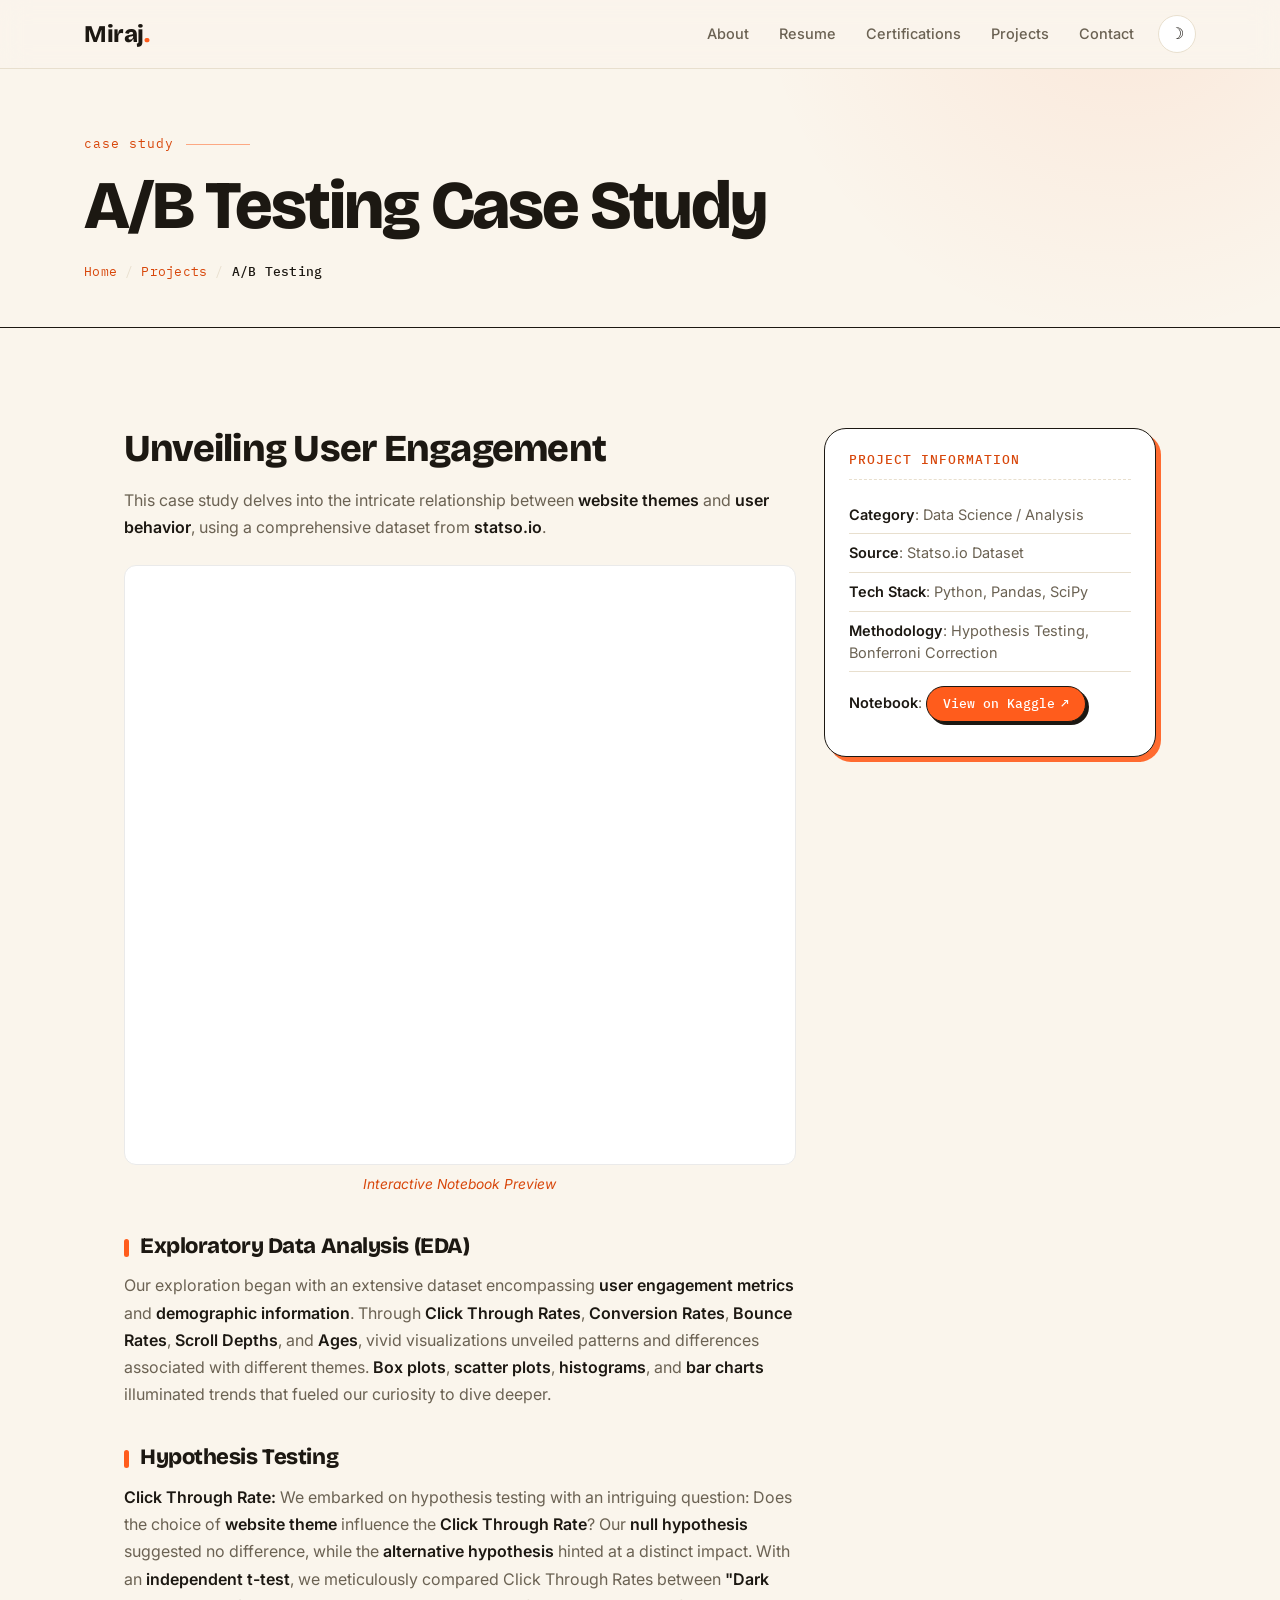
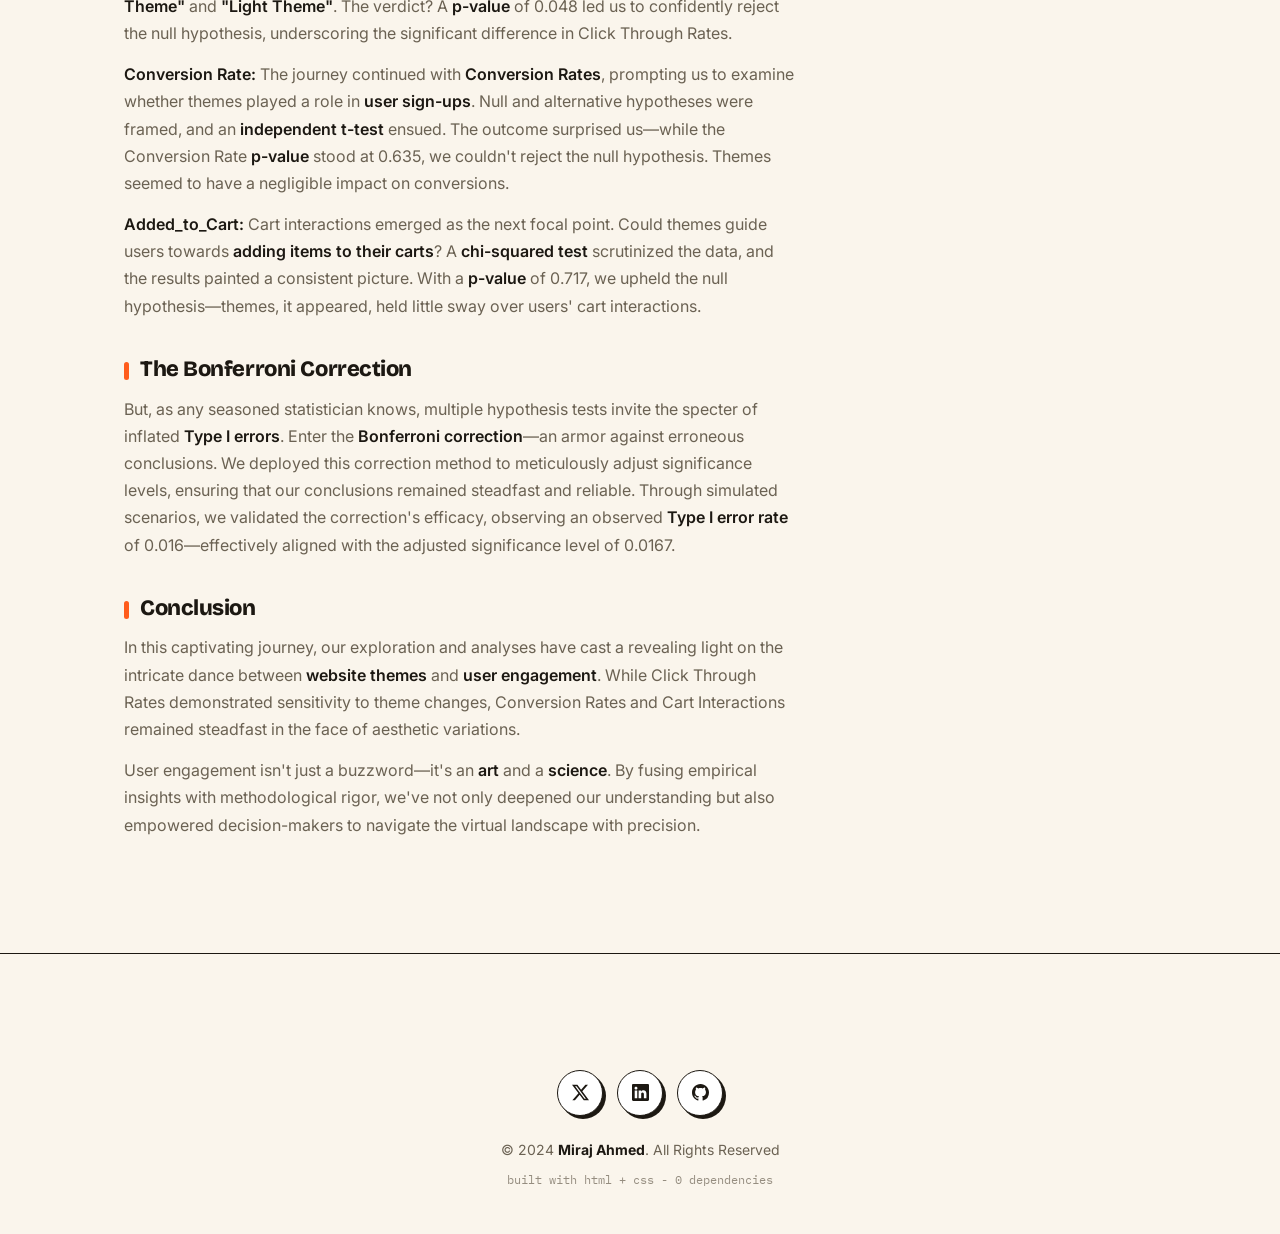
==== commit c62f3174: "Update" ====
--- a/ab_testing.html
+++ b/ab_testing.html
@@ -16,6 +16,7 @@
   <link href="https://fonts.googleapis.com/css2?family=Bricolage+Grotesque:opsz,wght@12..96,400..800&family=Caveat:wght@500;600&family=Inter:wght@400;500;600&family=IBM+Plex+Mono:wght@400;500&display=swap" rel="stylesheet">
 
   <link href="assets/css/home.css" rel="stylesheet">
+  <link href="assets/css/case.css" rel="stylesheet">
 
   <script>
     (function () {
--- a/assets/css/home.css
+++ b/assets/css/home.css
@@ -1,9 +1,6 @@
 /* ============================================================
    MIRAJ AHMED — PORTFOLIO (v4 "exhibition")
    Plain HTML/CSS. Zero dependencies.
-   Direction: gallery/exhibition feel (ref: diana.lu) translated
-   for a data analyst — warm paper, big friendly type, sticker
-   labels, rotated tiles, hand-drawn doodles, mono data-labels.
    ============================================================ */
 
 :root {
@@ -17,7 +14,6 @@
   --accent-soft: rgba(255, 92, 28, 0.09);
   --accent-rgb: 255, 92, 28;
 
-  /* sticker palette (category labels) */
   --st-yellow: #ffd43b;
   --st-blue: #74c0fc;
   --st-pink: #faa2c1;
@@ -43,10 +39,12 @@
   --accent-ink: #ff9663;
   --accent-soft: rgba(255, 122, 61, 0.12);
   --accent-rgb: 255, 122, 61;
+  
   --st-yellow: #e6bc2f;
   --st-blue: #5aa9e6;
   --st-pink: #e487a9;
   --st-green: #4cba66;
+  
   --shadow: 0 1px 2px rgba(0, 0, 0, 0.4), 0 10px 28px rgba(0, 0, 0, 0.45);
   --shadow-lift: 0 4px 8px rgba(0, 0, 0, 0.5), 0 22px 48px rgba(0, 0, 0, 0.6);
 }
@@ -54,7 +52,10 @@
 /* ---------- Base ---------- */
 *, *::before, *::after { box-sizing: border-box; }
 
-html { scroll-behavior: smooth; }
+html {
+  scroll-behavior: smooth;
+  overflow-x: clip; 
+}
 
 body {
   margin: 0;
@@ -84,7 +85,6 @@
 
 section { padding: 100px 0; }
 
-/* mono "query result" label — kept from v3: it's the analyst identity */
 .data-label {
   font-family: var(--font-mono);
   font-size: 13px;
@@ -115,7 +115,6 @@
 
 .section-title > p { margin: 0 0 52px; max-width: 56ch; font-size: 17px; }
 
-/* hand-written annotations */
 .hand {
   font-family: var(--font-hand);
   font-size: 22px;
@@ -124,7 +123,6 @@
   display: inline-block;
 }
 
-/* hand-drawn doodles (inline SVG) */
 .doodle { position: absolute; pointer-events: none; color: var(--accent); }
 .doodle path { fill: none; stroke: currentColor; stroke-width: 3; stroke-linecap: round; stroke-linejoin: round; }
 
@@ -214,14 +212,14 @@
 .hero .wrap {
   position: relative;
   display: grid;
-  grid-template-columns: 1.15fr 0.85fr;
+  grid-template-columns: 1.15fr 0.85fr; 
   gap: 56px;
   align-items: center;
 }
 
 @media (max-width: 940px) {
-  .hero .wrap { grid-template-columns: 1fr; }
-  .hero-panel { max-width: 460px; }
+  .hero .wrap { grid-template-columns: 1fr; gap: 56px; }
+  .hero-panel { max-width: 460px; width: 100%; margin-left: auto; margin-right: auto; }
 }
 
 .hero h1 {
@@ -234,7 +232,6 @@
 
 .hero h1 .dot { color: var(--accent); }
 
-/* wobbly underline beneath the name */
 .hero h1 .squiggle {
   position: absolute;
   left: 2px;
@@ -289,7 +286,6 @@
 
 .chip svg { width: 16px; height: 16px; fill: currentColor; }
 
-/* KPI counters — annotated, exhibition-plaque style */
 .kpis { display: flex; gap: 44px; flex-wrap: wrap; position: relative; }
 
 .kpi .num {
@@ -312,7 +308,7 @@
   margin-top: 6px;
 }
 
-/* ---------- Hero dashboard panel — now a taped-up exhibit ---------- */
+/* ---------- Hero dashboard panel ---------- */
 .hero-panel {
   background: var(--surface);
   border: 1.5px solid var(--ink);
@@ -323,9 +319,12 @@
   transform: rotate(1.6deg);
   transform-style: preserve-3d;
   transition: transform 0.25s ease;
-}
-
-/* tape strips */
+  margin-bottom: 132px;
+  
+  width: 88%;
+  margin-left: auto;
+}
+
 .hero-panel::before,
 .hero-panel::after {
   content: "";
@@ -423,41 +422,17 @@
   color: var(--muted);
 }
 
-/* ---------- Doodle boy holding up the dashboard ---------- */
-.hero-panel { margin-bottom: 132px; } /* room for the boy below */
-
 .doodle-boy {
   position: absolute;
-  top: calc(100% + 2px); /* hands touch the panel's bottom edge */
+  top: calc(100% + 2px); 
   right: 22px;
   width: 104px;
   height: auto;
   overflow: visible;
   pointer-events: none;
   transform-origin: 50% 92%;
-  animation: strain 0.38s ease-in-out infinite alternate;
-}
-
-.doodle-boy path,
-.doodle-boy circle {
-  fill: none;
-  stroke: var(--ink);
-  stroke-width: 3;
-  stroke-linecap: round;
-  stroke-linejoin: round;
-}
-
-.doodle-boy .shirt { stroke: var(--accent); stroke-width: 2.5; }
-.doodle-boy .fx { stroke-width: 2; opacity: 0.6; }
-
-.doodle-boy .sweat {
-  stroke: var(--accent);
-  stroke-width: 2;
-  opacity: 0;
-}
-
-.doodle-boy .s1 { animation: sweat 1.6s ease-in-out infinite; }
-.doodle-boy .s2 { animation: sweat 1.6s ease-in-out 0.7s infinite; }
+  animation: strain 0.38s ease-in-out infinite alternate !important; 
+}
 
 @keyframes strain {
   from { transform: rotate(-1.6deg) translateY(0); }
@@ -479,109 +454,31 @@
   pointer-events: none;
 }
 
-@media (max-width: 940px) {
-  .hero-panel { margin-bottom: 140px; }
-}
-
-/* ---------- Doodle cast (inline SVG, ~1KB each, zero requests) ---------- */
-.dfig { overflow: visible; pointer-events: none; }
-
-.dfig path, .dfig circle, .dfig rect {
-  fill: none;
-  stroke: var(--ink);
-  stroke-width: 3;
-  stroke-linecap: round;
-  stroke-linejoin: round;
-}
-
-.dfig .accent { stroke: var(--accent); stroke-width: 2.5; }
-.dfig .fx { stroke-width: 2; opacity: 0.55; }
-
-/* waving arm (hero sitter + footer) */
-.dfig .wave {
-  transform-box: fill-box;
-  transform-origin: 0% 100%;
-  animation: wavearm 1.1s ease-in-out infinite;
-}
-
-@keyframes wavearm {
-  0%, 100% { transform: rotate(0deg); }
-  50% { transform: rotate(13deg); }
-}
-
-/* detective bobbing while inspecting */
-.bob { animation: bobbing 2.2s ease-in-out infinite; }
-
-@keyframes bobbing {
-  0%, 100% { transform: translateY(0); }
-  50% { transform: translateY(4px); }
-}
-
-/* boy sitting on the name */
-.name-wrap { position: relative; display: inline-block; }
-
-.d-sit {
-  position: absolute;
-  right: -16px;
-  top: -76px;
-  width: 86px;
-}
-
-@media (max-width: 560px) {
-  .d-sit { width: 62px; top: -56px; right: -8px; }
-}
-
-/* doodles beside section titles (desktop whitespace only) */
-.title-doodle {
-  position: absolute;
-  right: 28px;
-  top: 8px;
-  width: 110px;
-}
-
-.doodle-cap {
-  position: absolute;
-  pointer-events: none;
-  font-size: 20px;
-}
-
-.cap-run { right: 12px; top: 124px; transform: rotate(-4deg); }
-.cap-spy { right: 30px; top: 138px; transform: rotate(3deg); }
-.cap-look { right: 8px; top: -16px; transform: rotate(-5deg); }
-.cap-mail { right: 24px; top: 146px; transform: rotate(-4deg); }
-
-.d-run { width: 124px; top: 14px; }
-.d-spy { width: 112px; }
-.d-look { width: 84px; right: 48px; top: 0; }
-.d-mail { width: 104px; }
-
-@media (max-width: 900px) {
-  .title-doodle, .doodle-cap { display: none; }
-}
-
-/* footer waver beside the giant "Say ciao." */
-.site-footer .wrap { position: relative; }
-
-.d-bye {
-  position: absolute;
-  right: 6%;
-  top: 14px;
-  width: 92px;
-}
-
-@media (max-width: 760px) {
-  .d-bye { width: 64px; right: 2%; top: 6px; }
-}
-
-/* ---------- Marquee — "exhibition this way" ---------- */
+@media (max-width: 600px) {
+  .hero { padding: 72px 0 48px; }
+  .hero-panel {
+    padding: 16px 16px 18px;
+    margin-bottom: 118px;
+    box-shadow: 5px 5px 0 rgba(var(--accent-rgb), 0.9);
+  }
+  .bars { height: 88px; gap: 7px; margin-bottom: 12px; }
+  .panel-spark svg { height: 30px; }
+  .panel-spark .delta { font-size: 17px; }
+  .panel-legend span { font-size: 10px; padding: 3px 8px; }
+  .doodle-boy { width: 84px; right: 14px; }
+  .strain-label { font-size: 18px; right: 104px; top: calc(100% + 36px); }
+}
+
+/* ---------- Marquee ---------- */
 .marquee {
   border-top: 1.5px solid var(--ink);
   border-bottom: 1.5px solid var(--ink);
   padding: 16px 0;
   overflow: hidden;
   background: var(--accent);
-  transform: rotate(-1deg) scale(1.02);
-  margin: 10px 0;
+  transform: rotate(-1deg);
+  width: 104%;
+  margin: 10px -2%;
 }
 
 .marquee-track {
@@ -609,25 +506,7 @@
 
 @keyframes scroll { to { transform: translateX(-50%); } }
 
-/* second, quieter marquee for tools */
-.marquee.tools {
-  background: var(--surface);
-  transform: rotate(0);
-  border-color: var(--line);
-  border-width: 1px;
-  margin: 0;
-}
-
-.marquee.tools .marquee-track span {
-  font-family: var(--font-mono);
-  font-weight: 400;
-  font-size: 14px;
-  color: var(--muted);
-}
-
-.marquee.tools .marquee-track span::after { content: "◆"; font-size: 8px; color: var(--accent); }
-
-/* ---------- About — "Who this / What I use / How good" ---------- */
+/* ---------- About ---------- */
 .about-grid {
   display: grid;
   grid-template-columns: 340px 1fr;
@@ -655,7 +534,6 @@
   border-radius: 8px;
 }
 
-/* tape corners */
 .about-photo::before,
 .about-photo::after {
   content: "";
@@ -669,14 +547,6 @@
 .about-photo::before { top: -12px; left: -22px; transform: rotate(-35deg); }
 .about-photo::after { bottom: -10px; right: -22px; transform: rotate(-32deg); }
 
-.about-photo .hand {
-  position: absolute;
-  bottom: -38px;
-  left: 50%;
-  transform: translateX(-50%) rotate(-3deg);
-  white-space: nowrap;
-}
-
 .qa-block { margin-bottom: 34px; }
 
 .qa-block h3 {
@@ -686,7 +556,6 @@
 }
 
 .qa-block h3 .q { color: var(--accent); }
-
 .qa-block p { margin: 0 0 10px; font-size: 16px; }
 .qa-block b, .qa-block strong { color: var(--ink); font-weight: 600; }
 
@@ -768,7 +637,7 @@
 
 .doc-link { font-size: 13.5px; font-weight: 600; display: inline-flex; align-items: center; gap: 6px; }
 
-/* ---------- Exhibition tiles (certs + projects) ---------- */
+/* ---------- Exhibition tiles ---------- */
 .card-grid {
   display: grid;
   grid-template-columns: repeat(auto-fill, minmax(300px, 1fr));
@@ -786,12 +655,10 @@
   transition: transform 0.2s ease-out, box-shadow 0.25s ease;
 }
 
-/* gallery wonkiness: alternate tilt, straighten via hover/tilt JS */
 .card-grid .card:nth-child(3n + 1) { transform: rotate(-1.3deg); }
 .card-grid .card:nth-child(3n + 2) { transform: rotate(0.9deg); }
 .card-grid .card:nth-child(3n) { transform: rotate(-0.5deg); }
 
-/* cursor glare */
 .card::after {
   content: "";
   position: absolute;
@@ -843,7 +710,6 @@
 .card h4 { font-size: 17px; font-weight: 700; margin-bottom: 2px; }
 .card .sub { font-size: 13.5px; margin: 0; color: var(--muted); }
 
-/* sticker category labels, color-coded */
 .card .tag {
   font-family: var(--font-mono);
   font-size: 11px;
@@ -868,29 +734,9 @@
 
 .card .card-link { position: absolute; inset: 0; z-index: 3; }
 
-.card .arrow {
-  position: absolute;
-  top: 14px;
-  right: 14px;
-  width: 38px;
-  height: 38px;
-  border-radius: 50%;
-  background: var(--accent);
-  border: 1.5px solid var(--ink);
-  display: flex;
-  align-items: center;
-  justify-content: center;
-  color: #fff;
-  font-size: 16px;
-  opacity: 0;
-  transform: rotate(-20deg) scale(0.8);
-  transition: opacity 0.25s, transform 0.25s;
-  z-index: 2;
-}
-
-.card:hover .arrow { opacity: 1; transform: rotate(0) scale(1); }
-
-/* ---------- Project filters as stickers ---------- */
+/* Hover Arrow Removed! */
+
+/* ---------- Filters ---------- */
 .filters { display: flex; flex-wrap: wrap; gap: 12px; margin-bottom: 44px; }
 
 .filters button {
@@ -999,7 +845,7 @@
 
 @media (max-width: 640px) { .contact-form { grid-template-columns: 1fr; } }
 
-/* ---------- Footer — the giant sign-off ---------- */
+/* ---------- Footer ---------- */
 .site-footer {
   border-top: 1.5px solid var(--ink);
   padding: 80px 0 44px;
@@ -1020,20 +866,12 @@
 
 .site-footer .big-bye em { font-style: normal; color: var(--accent); }
 
-.site-footer .bye-sub {
-  font-family: var(--font-hand);
-  font-size: 24px;
-  color: var(--accent-ink);
-  margin: 0 0 36px;
-  transform: rotate(-1.5deg);
-  display: inline-block;
-}
-
 .site-footer .socials {
   display: flex;
   justify-content: center;
   gap: 14px;
   margin-bottom: 22px;
+  margin-top: 36px;
 }
 
 .site-footer .socials a {
@@ -1070,7 +908,7 @@
   margin-top: 8px;
 }
 
-/* ---------- Scroll to top ---------- */
+/* ---------- Modal & Misc ---------- */
 .scroll-top {
   position: fixed;
   right: 22px;
@@ -1096,7 +934,6 @@
 .scroll-top.show { opacity: 1; visibility: visible; transform: none; }
 .scroll-top:hover { color: #fff; transform: translate(-2px, -2px); box-shadow: 5px 5px 0 var(--ink); }
 
-/* ---------- Image modal ---------- */
 .image-modal {
   display: none;
   position: fixed;
@@ -1134,294 +971,210 @@
   line-height: 1;
 }
 
-/* ---------- Accessibility ---------- */
-:focus-visible { outline: 2.5px solid var(--accent); outline-offset: 2px; }
+/* ============================================================
+   CUTE KID MASCOT — PERFECT ALIGNMENT & BUBBLES
+   ============================================================ */
+
+.mascot-wrapper {
+  position: absolute;
+  display: flex;
+  flex-direction: column;
+  align-items: center;
+  pointer-events: none;
+  z-index: 20;
+}
+
+.mascot-wrapper .kid { 
+  position: relative !important;
+  left: auto !important; right: auto !important; top: auto !important; bottom: auto !important;
+  overflow: visible; 
+  pointer-events: none; 
+  display: block; 
+  filter: drop-shadow(0 2px 4px rgba(0,0,0,0.15)); 
+  animation: float 4.5s ease-in-out infinite;
+}
+
+[data-theme="dark"] .kid { 
+  filter: drop-shadow(0 0 2px rgba(255, 255, 255, 0.8)) drop-shadow(0 0 8px rgba(255, 255, 255, 0.3)); 
+}
+
+.kid .ln { fill: none; stroke: #1a1a1a; stroke-width: 3.2; stroke-linecap: round; stroke-linejoin: round; }
+.kid .skin  { fill: #f8d0b0; } 
+.kid .hair  { fill: #1a1a1a; stroke: #1a1a1a; } 
+.kid .shirt { fill: var(--accent); stroke: #1a1a1a; stroke-width: 2.5; } 
+.kid .watch { fill: #111111; stroke: #1a1a1a; stroke-width: 1.5; } 
+
+.kid .suit  { fill: #2b3a55; stroke: #1a1a1a; }
+.kid .tie   { fill: var(--accent); stroke: #1a1a1a; }
+.kid .white { fill: #fff; stroke: #1a1a1a; }
+.kid .env   { fill: #fff; stroke: #1a1a1a; }
+.kid .cheek { fill: #ff8f6b; opacity: 0.6; stroke: none; }
+.kid .eye   { fill: #1a1a1a; stroke: none; transform-origin: center; animation: blink 5s infinite; }
+.kid .eye-squeeze { fill: none; stroke: #1a1a1a; stroke-width: 3.2; stroke-linecap: round; stroke-linejoin: round; }
+.kid .glint { fill: #fff; stroke: none; }
+.kid .smile { stroke-width: 3; stroke: #1a1a1a; }
+.kid .sweat { stroke: var(--accent); stroke-width: 2; opacity: 0; fill: none; }
+
+.kid .s1 { animation: sweat 1.6s ease-in-out infinite; }
+.kid .s2 { animation: sweat 1.6s ease-in-out 0.7s infinite; }
+
+@keyframes float {
+  0%, 100% { transform: translateY(0px); }
+  50% { transform: translateY(-5px); }
+}
+
+@keyframes blink {
+  0%, 95%, 98%, 100% { transform: scaleY(1); }
+  96%, 99% { transform: scaleY(0.1); }
+}
+
+.kid .k-wave {
+  transform-box: fill-box;
+  transform-origin: 12% 100%;
+  animation: kidwave 1.1s ease-in-out 1.2s infinite;
+}
+
+@keyframes kidwave { 
+  0%, 100% { transform: rotate(0); } 
+  50% { transform: rotate(17deg); } 
+}
+
+.mascot-wrapper .kid-say {
+  position: relative !important;
+  left: auto !important; right: auto !important; top: auto !important; bottom: auto !important;
+  margin-bottom: 15px; 
+  font-family: var(--font-hand);
+  font-size: 21px;
+  line-height: 1.05;
+  color: var(--ink);
+  background: var(--surface);
+  border: 2px solid var(--ink);
+  border-radius: 14px;
+  padding: 6px 12px 7px;
+  white-space: nowrap;
+  box-shadow: 3px 3px 0 rgba(var(--accent-rgb), .9);
+  pointer-events: none;
+  transform: rotate(-2deg);
+}
+
+.mascot-wrapper .kid-say b { color: var(--accent-ink); font-weight: 700; }
+
+.mascot-wrapper .kid-say::after {
+  content: "";
+  position: absolute;
+  left: 50%;
+  bottom: -7px;
+  margin-left: -6px;
+  width: 12px; height: 12px;
+  background: var(--surface);
+  border-right: 2px solid var(--ink);
+  border-bottom: 2px solid var(--ink);
+  transform: rotate(45deg);
+}
+
+@keyframes kidPop {
+  0%   { opacity: 0; transform: translateY(22px) scale(.4); }
+  60%  { opacity: 1; transform: translateY(-6px) scale(1.06); }
+  80%  { transform: translateY(2px) scale(.98); }
+  100% { opacity: 1; transform: translateY(0) scale(1); }
+}
+
+@keyframes sayPop {
+  0%   { opacity: 0; transform: scale(.4) translateY(6px); }
+  100% { opacity: 1; transform: scale(1) translateY(0); }
+}
+
+.mascot-wrapper { opacity: 0; transform-origin: bottom center; }
+.reveal.in .mascot-wrapper { animation: kidPop .7s cubic-bezier(.2,.9,.3,1.25) .15s both; }
+.reveal.in .kid-say.k-late { animation: sayPop .42s ease-out .7s both; }
+
+.hero .mascot-wrapper { animation: kidPop .75s cubic-bezier(.2,.9,.3,1.25) .45s both; }
+.hero .kid-say.k-late { animation: sayPop .42s ease-out 1.15s both; }
+
+@media (max-width: 980px) {
+  .about-photo .mascot-wrapper {
+    left: -75px !important;
+    transform: scale(0.9);
+  }
+}
+
+@media (max-width: 760px) {
+  .section-title .mascot-wrapper {
+    right: 0 !important;
+    transform: scale(0.8);
+    transform-origin: right bottom;
+  }
+  .site-footer .mascot-wrapper {
+    right: 10% !important;
+    transform: scale(0.8);
+  }
+}
+
+@media (max-width: 600px) {
+  .hero h1 .mascot-wrapper {
+    right: -10px !important;
+    top: -110px !important;
+    transform: scale(0.75);
+  }
+}
+
+@media (max-width: 560px) {
+  .about-photo .mascot-wrapper {
+    left: -40px !important;
+    bottom: -20px !important;
+  }
+}
+
+@media (max-width: 480px) {
+  .section-title .mascot-wrapper {
+    display: none;
+  }
+}
+
+#kidPeek {
+  position: fixed;
+  left: 0; top: 0;
+  width: 70px;
+  z-index: 60;
+  opacity: 0;
+  transform: translateY(16px) scale(.55);
+  transform-origin: bottom center;
+  transition: opacity .26s ease, transform .28s cubic-bezier(.2,.9,.3,1.3);
+  pointer-events: none;
+  will-change: transform, opacity;
+}
+#kidPeek.show { opacity: 1; transform: translateY(0) scale(1); }
+#kidPeek .kid-say {
+  position: absolute;
+  left: 56px; top: -6px;
+  font-size: 19px;
+  font-family: var(--font-hand);
+  color: var(--ink);
+  background: var(--surface);
+  border: 2px solid var(--ink);
+  border-radius: 14px;
+  padding: 6px 12px 7px;
+  white-space: nowrap;
+  box-shadow: 3px 3px 0 rgba(var(--accent-rgb), .9);
+}
+#kidPeek .kid-say::after { 
+  content: "";
+  position: absolute;
+  left: -8px; bottom: 14px; transform: rotate(135deg); 
+  width: 12px; height: 12px;
+  background: var(--surface);
+  border-right: 2px solid var(--ink);
+  border-bottom: 2px solid var(--ink);
+}
+#kidPeek.show .kid { animation: peekwiggle 1.4s ease-in-out .1s infinite; transform-box: fill-box; transform-origin: bottom center; }
+
+@keyframes peekwiggle { 
+  0%,100% { transform: rotate(-2.5deg); } 
+  50% { transform: rotate(2.5deg); } 
+}
 
 @media (prefers-reduced-motion: reduce) {
-  *, *::before, *::after {
-    animation-duration: 0.01ms !important;
-    animation-iteration-count: 1 !important;
-    transition-duration: 0.01ms !important;
-  }
-  html { scroll-behavior: auto; }
-  .reveal { opacity: 1; transform: none; }
-  .hero h1 .squiggle path, .panel-spark path { stroke-dashoffset: 0; }
-  .panel-spark circle { opacity: 1; }
-  .marquee-track { animation: none; }
-  .doodle-boy, .dfig .wave, .bob { animation: none; }
-  .doodle-boy .sweat { animation: none; opacity: 0.7; }
-  .card-grid .card { transform: none; }
-}
-/* ============================================================
-   CASE STUDY PAGES (project subpages)
-   Same design system. Includes a small layout shim so the
-   existing content markup (row / col / card / table / alert)
-   renders without Bootstrap.
-   ============================================================ */
-
-/* ---- page head ---- */
-.page-head {
-  padding: 64px 0 44px;
-  border-bottom: 1px solid var(--line);
-  position: relative;
-  overflow: hidden;
-}
-
-.page-head::before {
-  content: "";
-  position: absolute;
-  inset: 0;
-  background-image:
-    linear-gradient(var(--line) 1px, transparent 1px),
-    linear-gradient(90deg, var(--line) 1px, transparent 1px);
-  background-size: 48px 48px;
-  opacity: 0.35;
-  mask-image: radial-gradient(ellipse 90% 100% at 20% 0%, black 20%, transparent 70%);
-  -webkit-mask-image: radial-gradient(ellipse 90% 100% at 20% 0%, black 20%, transparent 70%);
-  pointer-events: none;
-}
-
-.page-head .wrap { position: relative; }
-
-.page-head h1 {
-  font-size: clamp(30px, 4.6vw, 48px);
-  font-weight: 700;
-  margin: 0 0 12px;
-}
-
-.breadcrumbs {
-  font-family: var(--font-mono);
-  font-size: 13px;
-  color: var(--muted);
-}
-
-.breadcrumbs a { color: var(--muted); }
-.breadcrumbs a:hover { color: var(--accent); }
-.breadcrumbs span { color: var(--accent-ink); }
-.breadcrumbs .sep { margin: 0 8px; opacity: 0.5; }
-
-/* ---- case layout ---- */
-.case { padding: 64px 0 96px; }
-
-/* ---- grid shim (replaces Bootstrap grid) ---- */
-.row { display: flex; flex-wrap: wrap; margin: -12px; }
-.row > * { padding: 12px; width: 100%; min-width: 0; }
-
-@media (min-width: 768px) {
-  .col-md-6 { width: 50%; }
-  .col-md-4 { width: 33.3333%; }
-  .col-md-12 { width: 100%; }
-}
-
-@media (min-width: 992px) {
-  .col-lg-4 { width: 33.3333%; }
-  .col-lg-6 { width: 50%; }
-  .col-lg-8 { width: 66.6667%; }
-  .col-lg-10 { width: 83.3333%; }
-  .order-lg-1 { order: 1; }
-  .order-lg-2 { order: 2; }
-}
-
-/* ---- sidebar info panel ---- */
-.portfolio-info {
-  background: var(--surface);
-  border: 1px solid var(--line);
-  border-radius: var(--radius);
-  padding: 26px;
-  margin-bottom: 24px;
-}
-
-@media (min-width: 992px) {
-  .portfolio-info { position: sticky; top: 90px; }
-  .portfolio-info + .portfolio-info { position: static; }
-}
-
-.portfolio-info h3 {
-  font-size: 17px;
-  padding-bottom: 12px;
-  margin-bottom: 16px;
-  border-bottom: 1px solid var(--line);
-}
-
-.portfolio-info ul {
-  list-style: none;
-  padding: 0;
-  margin: 0;
-  font-size: 14.5px;
-}
-
-.portfolio-info ul li { padding: 7px 0; border-bottom: 1px dashed var(--line); }
-.portfolio-info ul li:last-child { border-bottom: none; }
-.portfolio-info ul ul li { border: none; padding: 3px 0; }
-.portfolio-info strong { color: var(--ink); }
-.portfolio-info p { font-size: 14.5px; }
-
-.btn-visit {
-  display: inline-block;
-  font-family: var(--font-mono);
-  font-size: 13px;
-  font-weight: 500;
-  color: #fff !important;
-  background: var(--accent);
-  padding: 7px 16px;
-  border-radius: 999px;
-  margin-top: 4px;
-  transition: transform 0.2s, box-shadow 0.2s;
-}
-
-.btn-visit:hover {
-  transform: translateY(-2px);
-  box-shadow: 0 8px 20px rgba(var(--accent-rgb), 0.4);
-}
-
-/* ---- article typography ---- */
-.portfolio-description h2 {
-  font-size: clamp(24px, 3.2vw, 32px);
-  margin: 0 0 14px;
-}
-
-.portfolio-description h3 {
-  font-size: 21px;
-  margin: 44px 0 14px;
-  padding-left: 14px;
-  border-left: 3px solid var(--accent);
-}
-
-.portfolio-description h4 { font-size: 17px; margin: 24px 0 10px; }
-.portfolio-description h5 { font-family: var(--font-display); color: var(--ink); font-size: 15.5px; margin: 18px 0 8px; }
-.portfolio-description h6 { font-family: var(--font-display); color: var(--ink); font-size: 14.5px; margin: 0 0 6px; }
-
-.portfolio-description p, .portfolio-description li { font-size: 15.5px; }
-.portfolio-description ul, .portfolio-description ol { padding-left: 22px; }
-.portfolio-description li { margin-bottom: 6px; }
-.portfolio-description strong, .portfolio-description b { color: var(--ink); font-weight: 600; }
-
-.portfolio-description img {
-  border-radius: var(--radius);
-  border: 1px solid var(--line);
-}
-
-.lead { font-size: 17.5px !important; line-height: 1.75; }
-
-hr { border: 0; border-top: 1px solid var(--line); }
-
-/* ---- cards inside content ---- */
-.card {
-  background: var(--surface);
-  border: 1px solid var(--line);
-  border-radius: var(--radius);
-}
-
-.case .card { overflow: visible; }
-.card-body { padding: 22px; }
-.card-title { font-size: 16px; margin-bottom: 10px; }
-
-.bg-light {
-  background: var(--surface) !important;
-  border: 1px solid var(--line);
-  border-radius: 12px;
-}
-
-/* ---- tables ---- */
-.table-responsive { overflow-x: auto; }
-
-.table {
-  width: 100%;
-  border-collapse: collapse;
-  font-size: 14.5px;
-  background: var(--surface);
-  border-radius: 12px;
-  overflow: hidden;
-}
-
-.table th, .table td { padding: 12px 14px; border: 1px solid var(--line); }
-.table thead th {
-  font-family: var(--font-mono);
-  font-size: 12.5px;
-  letter-spacing: 0.04em;
-  color: var(--ink);
-  background: var(--accent-soft);
-}
-
-.table-hover tbody tr:hover { background: var(--accent-soft); }
-
-.table-primary, .table-primary > td {
-  background: rgba(var(--accent-rgb), 0.12) !important;
-  color: var(--ink);
-}
-
-.align-middle td, .align-middle th { vertical-align: middle; }
-
-/* ---- alerts ---- */
-.alert {
-  border-radius: 12px;
-  padding: 18px 20px;
-  border: 1px solid var(--line);
-  background: var(--surface);
-  font-size: 15px;
-}
-
-.alert strong { color: var(--ink); }
-
-.alert-success { border-left: 3px solid #16a34a; }
-.alert-light { border-left: 3px solid var(--accent); }
-
-/* ---- list group ---- */
-.list-group { list-style: none; padding: 0; margin: 0; border: 1px solid var(--line); border-radius: 12px; overflow: hidden; }
-.list-group-item { padding: 13px 18px; background: var(--surface); border-bottom: 1px solid var(--line); font-size: 15px; }
-.list-group-item:last-child { border-bottom: none; }
-.list-group-flush { border-left: none; border-right: none; border-radius: 0; }
-
-/* ---- embeds ---- */
-.ratio { position: relative; width: 100%; }
-.ratio-16x9 { aspect-ratio: 16 / 9; }
-.ratio > iframe { position: absolute; inset: 0; width: 100%; height: 100%; border: 0; }
-
-.portfolio-description iframe {
-  border-radius: 12px;
-  border: 1px solid var(--line) !important;
-  background: var(--surface);
-}
-
-/* ---- utility shim (only the classes the content actually uses) ---- */
-.img-fluid { max-width: 100%; height: auto; }
-.rounded { border-radius: 12px; }
-.border { border: 1px solid var(--line); }
-.shadow-sm { box-shadow: var(--shadow); }
-.w-100 { width: 100%; }
-.h-100 { height: 100%; }
-.p-3 { padding: 16px; }
-.small { font-size: 13.5px; }
-.text-muted { color: var(--muted) !important; }
-.text-center { text-align: center; }
-.text-primary { color: var(--accent-ink) !important; }
-.fw-bold { font-weight: 700; }
-.fw-light { font-weight: 400; color: var(--muted); }
-.fs-4 { font-size: 22px; }
-.display-6 { font-family: var(--font-display); font-size: clamp(26px, 3vw, 34px); font-weight: 700; }
-.list-unstyled { list-style: none; padding-left: 0 !important; }
-.text-decoration-none { text-decoration: none; }
-.d-flex { display: flex; }
-.d-inline-flex { display: inline-flex; }
-.flex-column { flex-direction: column; }
-.align-items-center { align-items: center; }
-.justify-content-center { justify-content: center; }
-.justify-content-between { justify-content: space-between; }
-.gap-2 { gap: 8px; }
-.mb-0 { margin-bottom: 0 !important; }
-.mb-1 { margin-bottom: 4px; }
-.mb-2 { margin-bottom: 8px; }
-.mb-3 { margin-bottom: 16px; }
-.mb-4 { margin-bottom: 24px; }
-.mt-0 { margin-top: 0; }
-.mt-2 { margin-top: 8px; }
-.mt-3 { margin-top: 16px; }
-.mt-4 { margin-top: 24px; }
-.mt-5 { margin-top: 44px; }
-.my-4 { margin-top: 24px; margin-bottom: 24px; }
-.my-5 { margin-top: 44px; margin-bottom: 44px; }
-.me-2 { margin-right: 8px; }
-.me-3 { margin-right: 12px; }
-.mt-md-0 { }
-
-@media (max-width: 767px) { .mt-3.mt-md-0 { margin-top: 16px; } }+  .mascot-wrapper, .kid-say.k-late, .hero .mascot-wrapper { animation: none; opacity: 1; transform: none; }
+  .kid .k-wave, #kidPeek.show .kid { animation: none; }
+  #kidPeek { transition: opacity .01ms; }
+}
--- a/assets/css/case.css
+++ b/assets/css/case.css
@@ -0,0 +1,420 @@
+/* ============================================================
+   MIRAJ AHMED — CASE STUDY PAGES (companion to home.css)
+   Plain HTML/CSS. Zero dependencies.
+
+   Loaded AFTER home.css on project / case-study pages only.
+   Everything here is scoped to .page-head and .case so the
+   home page (index.html) is never affected.
+
+   It re-implements the small set of Bootstrap-ish classes the
+   case pages were authored with (row/col, card, table, alert,
+   list-group, bg-light, spacing + text utilities) using the
+   site's own design tokens, so the pages match the exhibition
+   look of the index.
+   ============================================================ */
+
+/* ---------- Page head (title banner) ---------- */
+.page-head {
+  position: relative;
+  padding: 64px 0 44px;
+  border-bottom: 1.5px solid var(--ink);
+  background:
+    radial-gradient(620px circle at 88% -40%, var(--accent-soft), transparent 60%);
+  overflow: hidden;
+}
+
+.page-head h1 {
+  font-size: clamp(36px, 6vw, 68px);
+  font-weight: 800;
+  letter-spacing: -0.03em;
+  margin: 0 0 18px;
+  max-width: 18ch;
+}
+
+/* Breadcrumbs */
+.breadcrumbs {
+  font-family: var(--font-mono);
+  font-size: 13px;
+  letter-spacing: 0.02em;
+  color: var(--muted);
+  display: flex;
+  flex-wrap: wrap;
+  align-items: center;
+  gap: 4px;
+}
+
+.breadcrumbs a { color: var(--accent-ink); }
+.breadcrumbs a:hover { color: var(--accent); }
+.breadcrumbs .sep { color: var(--line); margin: 0 4px; }
+.breadcrumbs span:last-child { color: var(--ink); font-weight: 500; }
+
+/* ---------- Case layout ---------- */
+.case .wrap { max-width: 1080px; }
+
+/* Bootstrap-style 12-col grid (scoped) */
+.case .row {
+  display: flex;
+  flex-wrap: wrap;
+  margin: 0 -14px;
+}
+.case .row.gy-4 { row-gap: 28px; }
+.case [class*="col-"] {
+  width: 100%;
+  padding: 0 14px;
+}
+
+@media (min-width: 768px) {
+  .case .col-md-6 { width: 50%; }
+  .case .col-md-12 { width: 100%; }
+}
+
+@media (min-width: 992px) {
+  .case .col-lg-4 { width: 34%; }
+  .case .col-lg-8 { width: 66%; }
+  .case .order-lg-1 { order: 1; }
+  .case .order-lg-2 { order: 2; }
+}
+
+/* ---------- Sidebar info card(s) ---------- */
+.case .portfolio-info {
+  background: var(--surface);
+  border: 1.5px solid var(--ink);
+  border-radius: var(--radius);
+  box-shadow: 5px 5px 0 rgba(var(--accent-rgb), 0.9);
+  padding: 24px 24px 26px;
+  margin-bottom: 24px;
+}
+
+@media (min-width: 992px) {
+  /* keep the sidebar in view while reading the long write-up */
+  .case .col-lg-4 .portfolio-info:first-child { position: sticky; top: 90px; }
+}
+
+.case .portfolio-info h3 {
+  font-size: 13px;
+  font-family: var(--font-mono);
+  font-weight: 500;
+  letter-spacing: 0.08em;
+  text-transform: uppercase;
+  color: var(--accent-ink);
+  margin: 0 0 16px;
+  padding-bottom: 12px;
+  border-bottom: 1.5px dashed var(--line);
+}
+
+.case .portfolio-info ul {
+  list-style: none;
+  margin: 0;
+  padding: 0;
+}
+
+.case .portfolio-info > ul > li {
+  font-size: 14.5px;
+  line-height: 1.5;
+  padding: 8px 0;
+  border-bottom: 1px solid var(--line);
+  color: var(--muted);
+}
+.case .portfolio-info > ul > li:last-child { border-bottom: 0; }
+.case .portfolio-info strong { color: var(--ink); font-weight: 600; }
+
+.case .portfolio-info ul.small li { padding: 3px 0; border: 0; }
+.case .portfolio-info p strong { color: var(--ink); }
+
+/* "View dashboard / demo / notebook" button */
+.case .btn-visit {
+  display: inline-flex;
+  align-items: center;
+  gap: 6px;
+  margin-top: 6px;
+  font-family: var(--font-mono);
+  font-size: 13px;
+  font-weight: 500;
+  color: #fff;
+  background: var(--accent);
+  border: 1.5px solid var(--ink);
+  border-radius: 999px;
+  padding: 7px 16px;
+  box-shadow: 3px 3px 0 var(--ink);
+  transition: transform 0.15s, box-shadow 0.15s, color 0.15s;
+}
+.case .btn-visit::after { content: "\2197"; }
+.case .btn-visit:hover {
+  color: #fff;
+  transform: translate(-2px, -2px);
+  box-shadow: 5px 5px 0 rgba(var(--accent-rgb), 0.9);
+}
+
+/* ---------- Main write-up ---------- */
+.case .portfolio-description > h2 {
+  font-size: clamp(26px, 3.6vw, 38px);
+  font-weight: 800;
+  margin: 0 0 18px;
+}
+
+.case .portfolio-description h3 {
+  font-size: 22px;
+  font-weight: 800;
+  margin: 38px 0 14px;
+  padding-left: 16px;
+  position: relative;
+}
+.case .portfolio-description h3::before {
+  content: "";
+  position: absolute;
+  left: 0; top: 0.18em;
+  width: 5px;
+  height: 0.82em;
+  border-radius: 3px;
+  background: var(--accent);
+}
+
+.case h4 { font-size: 18px; font-weight: 700; margin: 24px 0 10px; }
+.case h5, .case h6 {
+  font-family: var(--font-display);
+  color: var(--ink);
+  line-height: 1.2;
+  letter-spacing: -0.01em;
+  font-weight: 700;
+  margin: 0 0 8px;
+}
+.case h5 { font-size: 16px; }
+.case h6 { font-size: 14.5px; }
+
+.case .portfolio-description p { margin: 0 0 14px; }
+
+.case .lead {
+  font-size: clamp(17px, 2vw, 20px);
+  line-height: 1.6;
+  color: var(--ink);
+  font-weight: 400;
+  margin-bottom: 22px;
+}
+.case .lead strong { font-weight: 700; }
+
+.case .portfolio-description > ul,
+.case .portfolio-description > ol {
+  margin: 0 0 18px;
+  padding-left: 22px;
+}
+.case .portfolio-description > ul > li,
+.case .portfolio-description > ol > li { margin-bottom: 8px; }
+.case strong { color: var(--ink); font-weight: 600; }
+.case em { color: var(--accent-ink); font-style: italic; }
+
+/* ---------- Images / figures ---------- */
+.case .portfolio-description img {
+  border-radius: 14px;
+  border: 1.5px solid var(--ink);
+  box-shadow: var(--shadow);
+  background: var(--surface);
+}
+.case figure { margin: 0; }
+
+/* ---------- Embeds (Kaggle / Power BI / Tableau iframes) ---------- */
+.case .ratio { position: relative; }
+.case .ratio > iframe,
+.case .ratio > * {
+  position: absolute;
+  inset: 0;
+  width: 100% !important;
+  height: 100% !important;
+  border: 0 !important;
+}
+.case iframe {
+  max-width: 100%;
+  background: var(--surface);
+  border-radius: 12px;
+}
+
+/* ---------- Soft panels (.bg-light boxes / metric cards) ---------- */
+.case .bg-light {
+  background: color-mix(in srgb, var(--ink) 3%, var(--surface));
+}
+
+/* the recurring "p-3 border rounded bg-light h-100" metric tile */
+.case .border {
+  border: 1.5px solid var(--line) !important;
+}
+.case .border-0 { border: 0 !important; }
+.case .rounded { border-radius: 14px; }
+
+.case .col-md-6 > .bg-light,
+.case .col-md-12 > .bg-light {
+  transition: transform 0.18s ease, box-shadow 0.18s ease, border-color 0.18s ease;
+}
+.case .col-md-6 > .bg-light:hover,
+.case .col-md-12 > .bg-light:hover {
+  transform: translateY(-3px);
+  border-color: var(--accent) !important;
+  box-shadow: var(--shadow);
+}
+
+/* ---------- Cards (Bootstrap .card used inside content) ---------- */
+/* home.css already gives .card a border/shadow/radius; refine here. */
+.case .card { transform: none; }
+.case .card-body { padding: 20px 22px; }
+.case .card-title { margin-bottom: 10px; }
+.case .card.bg-light,
+.case .card.border-0 { box-shadow: var(--shadow); }
+.case .card ul { margin: 6px 0 0; padding-left: 20px; }
+.case .card li { margin-bottom: 6px; }
+.case .card code,
+.case code {
+  font-family: var(--font-mono);
+  font-size: 0.86em;
+  background: var(--accent-soft);
+  color: var(--accent-ink);
+  padding: 1px 6px;
+  border-radius: 6px;
+}
+
+/* ---------- List group ---------- */
+.case .list-group,
+.case .list-group-flush {
+  list-style: none;
+  margin: 0 0 18px;
+  padding: 0;
+  border: 1.5px solid var(--ink);
+  border-radius: 14px;
+  overflow: hidden;
+  background: var(--surface);
+}
+.case .list-group-item {
+  padding: 13px 18px;
+  border-bottom: 1px solid var(--line);
+  font-size: 15px;
+  color: var(--muted);
+  transition: background 0.15s;
+}
+.case .list-group-item:last-child { border-bottom: 0; }
+.case .list-group-item:hover { background: var(--accent-soft); }
+
+/* ---------- Tables ---------- */
+.case .table-responsive { overflow-x: auto; margin: 0 0 18px; }
+.case .table {
+  width: 100%;
+  border-collapse: collapse;
+  font-size: 14.5px;
+  background: var(--surface);
+  border-radius: 12px;
+  overflow: hidden;
+  border: 1.5px solid var(--ink);
+}
+.case .table th,
+.case .table td {
+  padding: 11px 14px;
+  text-align: left;
+  border-bottom: 1px solid var(--line);
+}
+.case .table.text-center th,
+.case .table.text-center td,
+.case .table .text-center { text-align: center; }
+.case .table-bordered th,
+.case .table-bordered td { border: 1px solid var(--line); }
+.case .table thead th,
+.case .table-light th,
+.case .table .table-light th {
+  background: color-mix(in srgb, var(--ink) 7%, var(--surface));
+  color: var(--ink);
+  font-family: var(--font-display);
+  font-weight: 700;
+  letter-spacing: -0.01em;
+  border-bottom: 1.5px solid var(--ink);
+}
+.case .table-hover tbody tr:hover { background: var(--accent-soft); }
+.case .table .table-primary,
+.case .table tr.table-primary {
+  background: var(--accent-soft);
+}
+.case .table .table-primary td { color: var(--ink); font-weight: 700; }
+.case .align-middle td,
+.case .align-middle th { vertical-align: middle; }
+
+/* ---------- Alerts / callouts ---------- */
+.case .alert {
+  position: relative;
+  border: 1.5px solid var(--ink);
+  border-left-width: 6px;
+  border-radius: 12px;
+  padding: 16px 18px;
+  background: var(--surface);
+  font-size: 15px;
+  color: var(--muted);
+  box-shadow: var(--shadow);
+}
+.case .alert strong { color: var(--ink); }
+.case .alert-success {
+  border-left-color: var(--st-green);
+  background: color-mix(in srgb, var(--st-green) 12%, var(--surface));
+}
+.case .alert-info {
+  border-left-color: var(--st-blue);
+  background: color-mix(in srgb, var(--st-blue) 12%, var(--surface));
+}
+.case .alert-light {
+  border-left-color: var(--accent);
+}
+
+/* ---------- Bootstrap utility shims (scoped) ---------- */
+.case .text-primary { color: var(--accent-ink) !important; }
+.case .text-muted { color: var(--muted) !important; }
+.case .text-center { text-align: center; }
+.case .fw-bold { font-weight: 700 !important; }
+.case .fw-light { font-weight: 300 !important; }
+.case .small { font-size: 0.86rem; }
+.case .display-6 {
+  font-family: var(--font-display);
+  font-size: clamp(28px, 4vw, 40px);
+  font-weight: 800;
+  letter-spacing: -0.02em;
+  line-height: 1.1;
+}
+.case .fs-4 { font-size: 1.3rem; }
+.case .list-unstyled { list-style: none; padding-left: 0; }
+.case .list-unstyled li { margin-bottom: 6px; }
+
+.case .w-100 { width: 100%; }
+.case .h-100 { height: 100%; }
+.case .img-fluid { max-width: 100%; height: auto; }
+.case .shadow-sm { box-shadow: var(--shadow); }
+
+.case .d-flex { display: flex; }
+.case .flex-column { flex-direction: column; }
+.case .align-items-center { align-items: center; }
+.case .justify-content-center { justify-content: center; }
+
+/* spacing (Bootstrap spacer = 1rem) */
+.case .p-3 { padding: 1rem; }
+.case .mb-0 { margin-bottom: 0 !important; }
+.case .mb-1 { margin-bottom: 0.25rem; }
+.case .mb-2 { margin-bottom: 0.5rem; }
+.case .mb-3 { margin-bottom: 1rem; }
+.case .mb-4 { margin-bottom: 1.5rem; }
+.case .mt-2 { margin-top: 0.5rem; }
+.case .mt-3 { margin-top: 1rem; }
+.case .mt-4 { margin-top: 1.5rem; }
+.case .mt-5 { margin-top: 3rem; }
+.case .my-4 { margin-top: 1.5rem; margin-bottom: 1.5rem; }
+.case .my-5 { margin-top: 3rem; margin-bottom: 3rem; }
+.case .me-2 { margin-right: 0.5rem; }
+.case .me-3 { margin-right: 1rem; }
+.case hr { border: 0; border-top: 1.5px dashed var(--line); margin: 2rem 0; }
+
+@media (min-width: 768px) {
+  .case .mt-md-0 { margin-top: 0; }
+}
+
+/* ---------- Neutralise Bootstrap Icons (font not loaded) ---------- */
+/* The pages reference <i class="bi bi-..."> from an icon font that the
+   zero-dependency site never loads. Hide the empty glyphs so they don't
+   leave stray gaps before headings. */
+.case i[class^="bi-"],
+.case i[class*=" bi-"],
+.case i.bi { display: none; }
+
+/* ---------- Small-screen polish ---------- */
+@media (max-width: 991px) {
+  .page-head { padding: 48px 0 34px; }
+  .case .portfolio-info { box-shadow: 4px 4px 0 rgba(var(--accent-rgb), 0.9); }
+}
